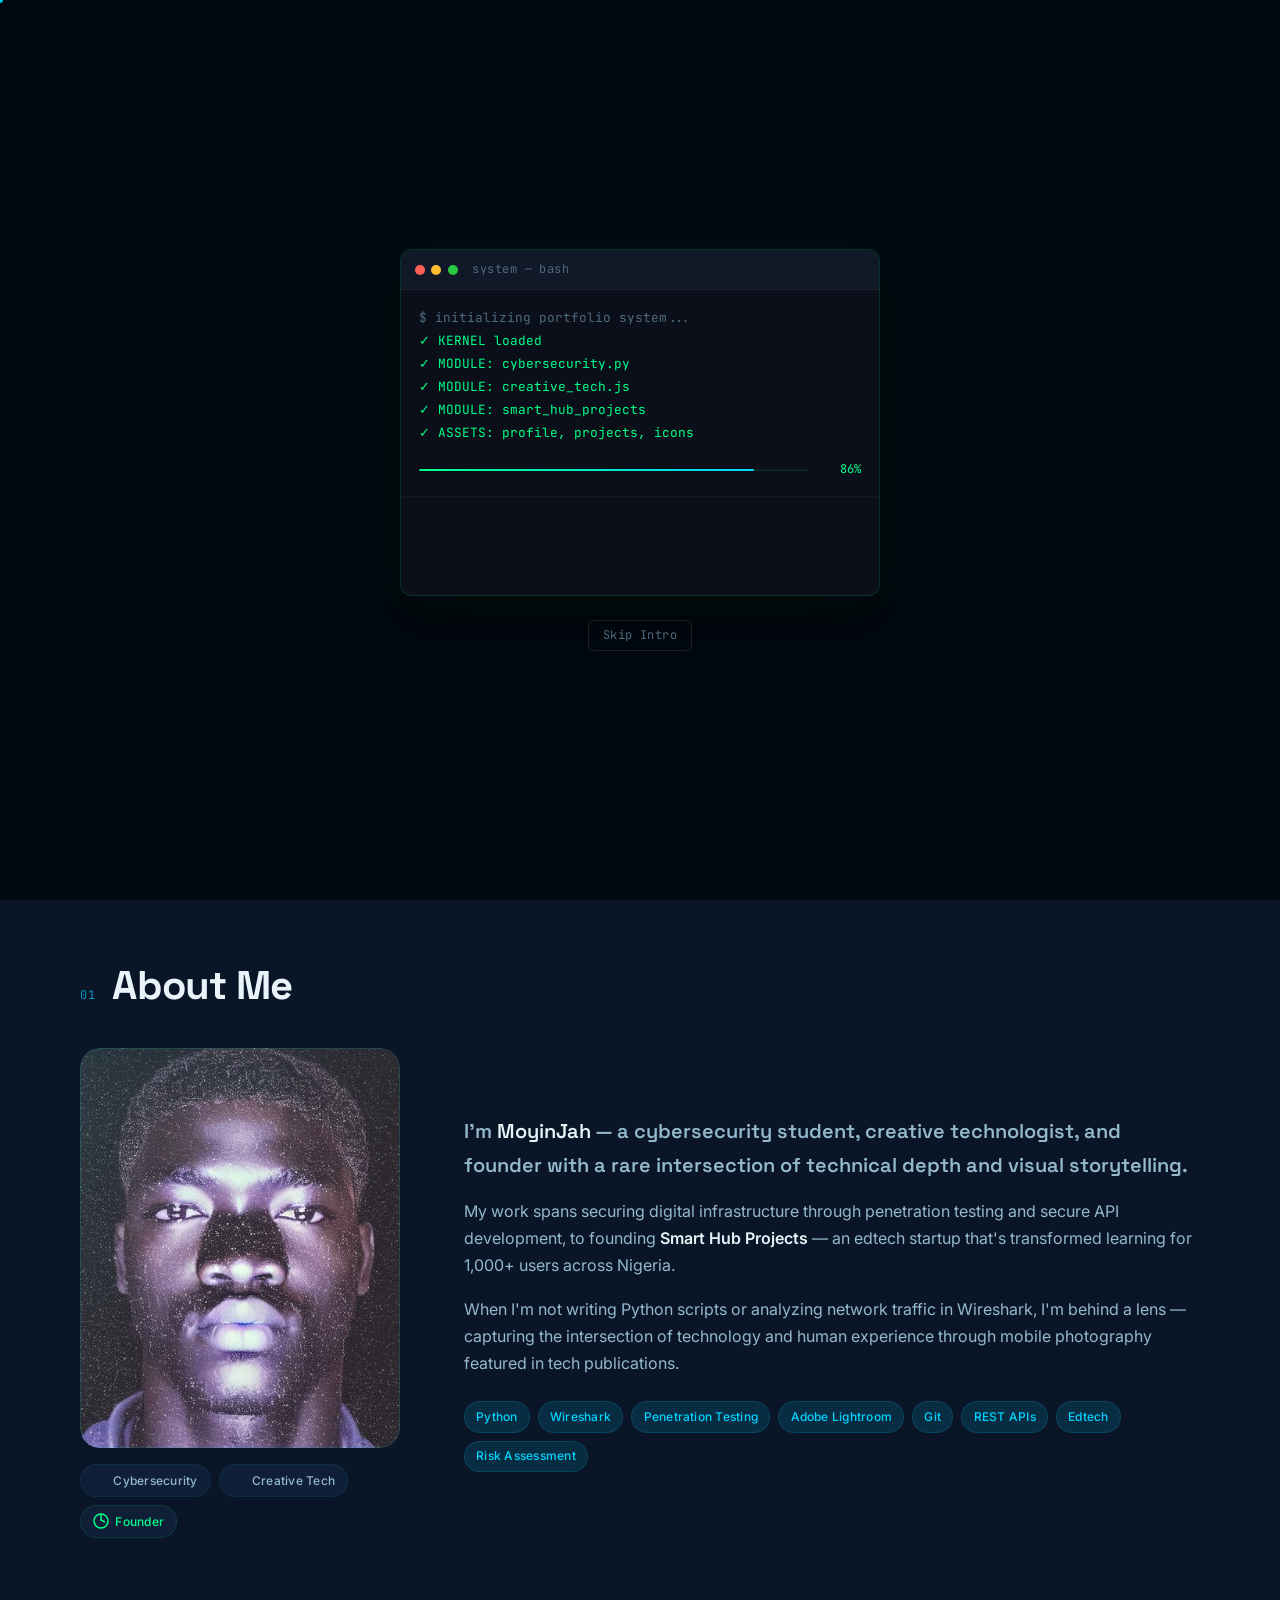
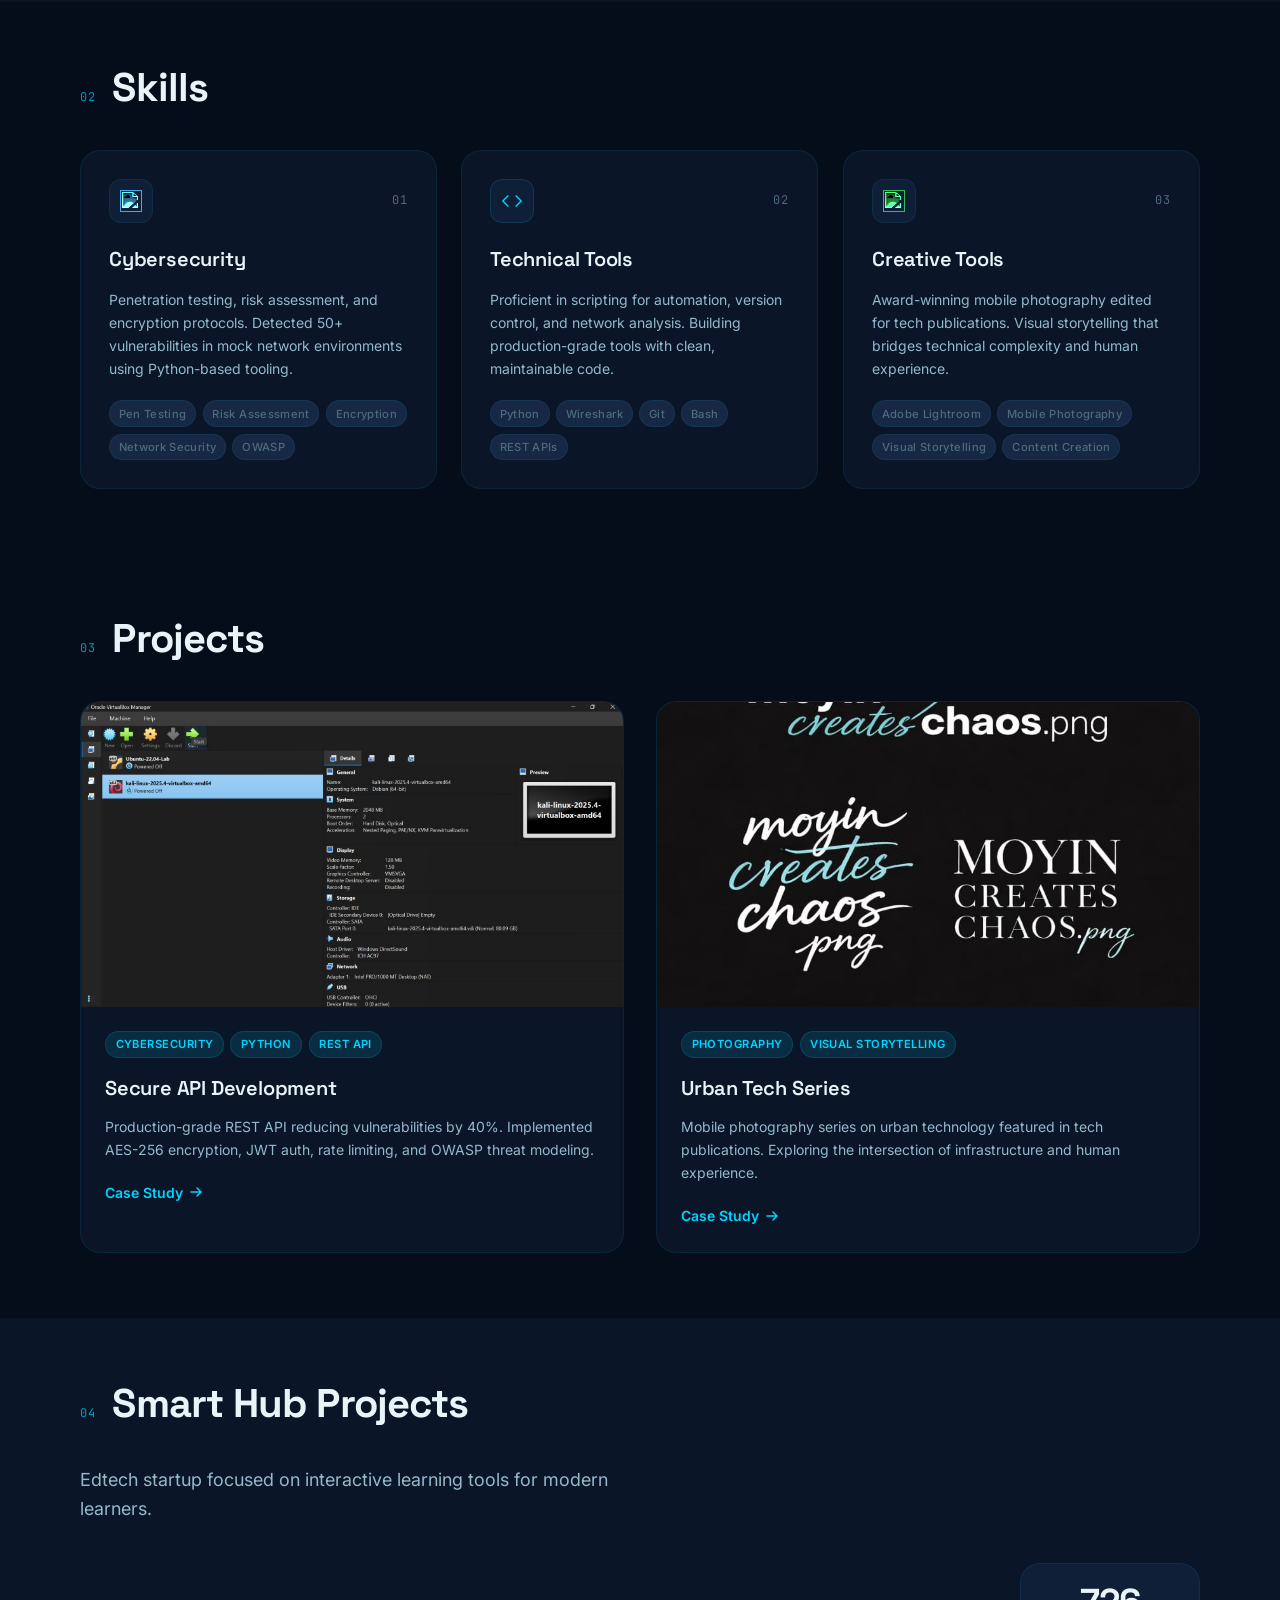
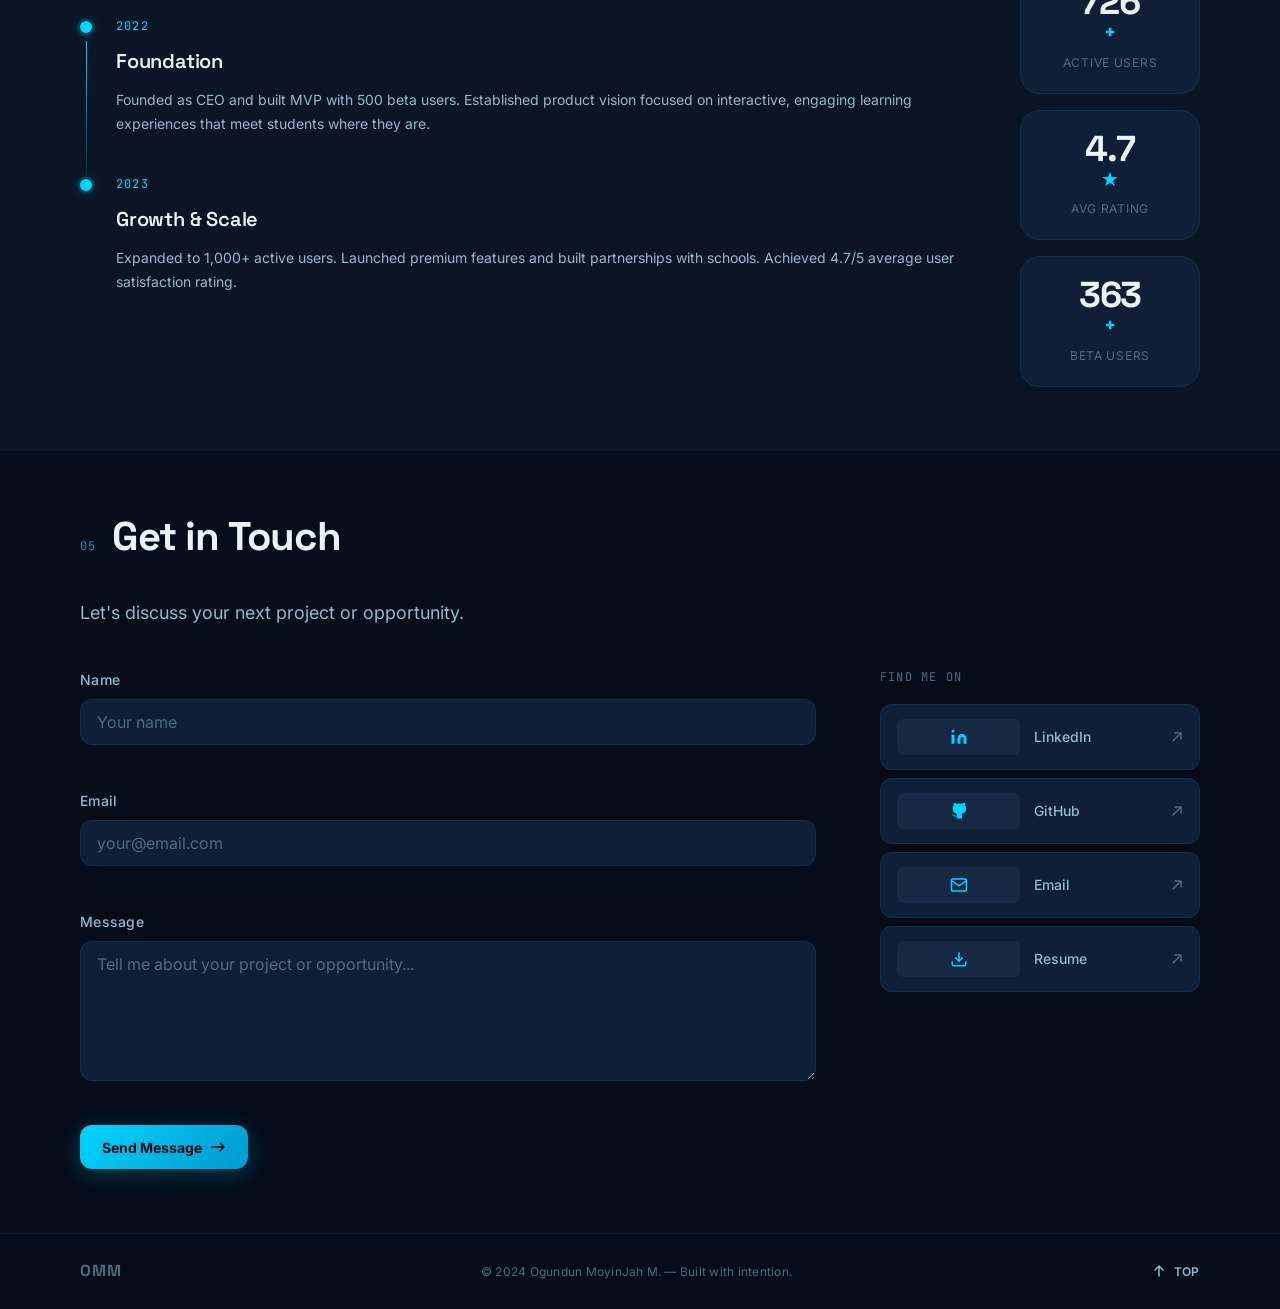
==== index.html @ 2f23f4e6 "Initial portfolio commit" ====
<!DOCTYPE html>
<html lang="en">
<head>
  <meta charset="UTF-8">
  <meta name="viewport" content="width=device-width, initial-scale=1.0">
  <title>Ogundun MoyinJah M. — Cybersecurity &amp; Creative Technologist</title>
  <link rel="icon" type="image/x-icon" href="assets/images/favicon.ico">
  <meta name="description" content="Cybersecurity student, creative technologist, and founder of Smart Hub Projects. Building secure systems and visual narratives.">
  <meta property="og:title" content="Ogundun MoyinJah M. — Cybersecurity &amp; Creative Technologist">
  <meta property="og:description" content="Building secure APIs, teaching through edtech, and crafting visual narratives that make complexity approachable.">
  <meta property="og:url" content="https://yourusername.github.io/portfolio">
  <meta name="twitter:card" content="summary_large_image">
  <link rel="preconnect" href="https://fonts.googleapis.com">
  <link rel="preconnect" href="https://fonts.gstatic.com" crossorigin>
  <link href="https://fonts.googleapis.com/css2?family=Space+Grotesk:wght@400;500;600;700&family=Inter:wght@300;400;500;600&family=JetBrains+Mono:wght@400;500&display=swap" rel="stylesheet">
  <link rel="stylesheet" href="styles.css">
</head>
<body>

  <!-- Custom cursor (desktop only) -->
  <div id="cursor" aria-hidden="true">
    <div class="cursor-dot"></div>
    <div class="cursor-ring"></div>
  </div>

  <!-- Site Loader: Terminal boot sequence -->
  <div id="site-loader" role="status" aria-live="polite" aria-label="Loading portfolio">
    <div class="loader-inner">
      <div class="loader-terminal">
        <div class="loader-terminal-bar">
          <span class="ltb-dot ltb-red"></span>
          <span class="ltb-dot ltb-yellow"></span>
          <span class="ltb-dot ltb-green"></span>
          <span class="ltb-title">system — bash</span>
        </div>
        <div class="loader-boot-lines" id="boot-lines"></div>
        <div class="loader-progress-wrap">
          <div class="loader-progress-bar">
            <div class="loader-progress-fill" id="loader-progress"></div>
          </div>
          <span class="loader-progress-pct" id="loader-pct">0%</span>
        </div>
        <div class="loader-name-reveal" id="loader-name" aria-hidden="true">
          <span>O</span><span>M</span><span>M</span>
        </div>
      </div>
      <button id="skip-loader" class="skip-loader-btn" aria-label="Skip intro animation">Skip Intro</button>
    </div>
  </div>

  <!-- Accessibility: Skip link -->
  <a href="#main" class="skip-link">Skip to main content</a>

  <!-- Navigation -->
  <nav id="navbar" aria-label="Main navigation">
    <div class="nav-container container">
      <a href="#hero" class="nav-logo" aria-label="Ogundun MoyinJah M. — Home">
        <span class="logo-mark">OMM</span>
        <span class="logo-dot" aria-hidden="true"></span>
      </a>
      <button class="nav-toggle" aria-label="Toggle navigation menu" aria-expanded="false" aria-controls="nav-menu">
        <span class="hamburger-line"></span>
        <span class="hamburger-line"></span>
        <span class="hamburger-line"></span>
      </button>
      <ul class="nav-links" id="nav-menu" role="list">
        <li><a href="#about" class="nav-link">About</a></li>
        <li><a href="#skills" class="nav-link">Skills</a></li>
        <li><a href="#projects" class="nav-link">Projects</a></li>
        <li><a href="#startup" class="nav-link">Startup</a></li>
        <li><a href="#contact" class="nav-link nav-link--cta">Contact</a></li>
      </ul>
    </div>
  </nav>

  <main id="main">

    <!-- ═══════════════════════════════════════
         HERO
    ═══════════════════════════════════════ -->
    <section id="hero" class="section hero" aria-labelledby="hero-title">
      <!-- Animated background -->
      <div class="hero-bg" aria-hidden="true">
        <div class="hero-grid"></div>
        <div class="hero-glow hero-glow--1"></div>
        <div class="hero-glow hero-glow--2"></div>
        <div class="hero-noise"></div>
      </div>

      <div class="container hero-inner">
        <div class="hero-copy">
          <p class="eyebrow reveal" data-reveal data-delay="0">
            <span class="eyebrow-pulse" aria-hidden="true"></span>
            Product &nbsp;·&nbsp; Cybersecurity &nbsp;·&nbsp; Creative Technology
          </p>
          <h1 id="hero-title" class="hero-title reveal" data-reveal data-delay="1">
            I design <em class="gradient-text">resilient systems</em><br>
            and capture stories<br>
            through code &amp; camera.
          </h1>
          <p class="hero-lead reveal" data-reveal data-delay="2">
            Building secure APIs, teaching through edtech, and crafting visual narratives that make complexity approachable.
          </p>
          <div class="hero-ctas reveal" data-reveal data-delay="3">
            <a href="#projects" class="btn btn-primary magnetic">
              <span>View Projects</span>
              <svg width="16" height="16" viewBox="0 0 16 16" fill="none" aria-hidden="true">
                <path d="M3 8h10M9 4l4 4-4 4" stroke="currentColor" stroke-width="1.5" stroke-linecap="round" stroke-linejoin="round"/>
              </svg>
            </a>
            <a href="#contact" class="btn btn-ghost magnetic">Get in Touch</a>
          </div>
        </div>

        <div class="hero-stats reveal" data-reveal data-delay="4" aria-label="Key statistics">
          <div class="stat-card">
            <span class="stat-number" data-count="3" aria-label="3 years building">0</span>
            <span class="stat-suffix">+</span>
            <span class="stat-label">Years Building</span>
          </div>
          <div class="stat-divider" aria-hidden="true"></div>
          <div class="stat-card">
            <span class="stat-number" data-count="50" aria-label="50 vulnerabilities found">0</span>
            <span class="stat-suffix">+</span>
            <span class="stat-label">Vulnerabilities Found</span>
          </div>
          <div class="stat-divider" aria-hidden="true"></div>
          <div class="stat-card">
            <span class="stat-number" data-count="1000" aria-label="1000 users impacted">0</span>
            <span class="stat-suffix">+</span>
            <span class="stat-label">Users Impacted</span>
          </div>
        </div>
      </div>

      <div class="scroll-indicator reveal" data-reveal data-delay="5" aria-hidden="true">
        <div class="scroll-line"></div>
        <span class="scroll-label">Scroll</span>
      </div>
    </section>

    <!-- ═══════════════════════════════════════
         ABOUT
    ═══════════════════════════════════════ -->
    <section id="about" class="section about" aria-labelledby="about-title">
      <div class="container">
        <div class="section-header reveal" data-reveal>
          <span class="section-number" aria-hidden="true">01</span>
          <h2 id="about-title">About Me</h2>
        </div>

        <div class="about-inner">
          <div class="about-image-col reveal" data-reveal>
            <div class="image-frame">
              <img
                src="assets/images/profile.jpg"
                alt="Ogundun MoyinJah M. — Cybersecurity Student and Creative Technologist"
                loading="lazy"
                width="400"
                height="480"
              >
              <div class="image-frame-border" aria-hidden="true"></div>
              <div class="image-frame-glow" aria-hidden="true"></div>
            </div>
            <div class="about-badges" aria-label="Specializations">
              <div class="badge">
                <img src="assets/icons/shield.svg" alt="" aria-hidden="true" width="16" height="16">
                <span>Cybersecurity</span>
              </div>
              <div class="badge">
                <img src="assets/icons/camera.svg" alt="" aria-hidden="true" width="16" height="16">
                <span>Creative Tech</span>
              </div>
              <div class="badge badge--green">
                <svg viewBox="0 0 16 16" fill="none" stroke="currentColor" stroke-width="1.5" aria-hidden="true" width="16" height="16">
                  <path d="M8 1v6l4 2"/>
                  <circle cx="8" cy="8" r="7"/>
                </svg>
                <span>Founder</span>
              </div>
            </div>
          </div>

          <div class="about-content reveal" data-reveal>
            <p class="about-intro">
              I'm <strong>MoyinJah</strong> — a cybersecurity student, creative technologist, and founder with a rare intersection of technical depth and visual storytelling.
            </p>
            <p>
              My work spans securing digital infrastructure through penetration testing and secure API development, to founding <strong>Smart Hub Projects</strong> — an edtech startup that's transformed learning for 1,000+ users across Nigeria.
            </p>
            <p>
              When I'm not writing Python scripts or analyzing network traffic in Wireshark, I'm behind a lens — capturing the intersection of technology and human experience through mobile photography featured in tech publications.
            </p>
            <div class="about-tags" aria-label="Technical skills">
              <span class="tag">Python</span>
              <span class="tag">Wireshark</span>
              <span class="tag">Penetration Testing</span>
              <span class="tag">Adobe Lightroom</span>
              <span class="tag">Git</span>
              <span class="tag">REST APIs</span>
              <span class="tag">Edtech</span>
              <span class="tag">Risk Assessment</span>
            </div>
          </div>
        </div>
      </div>
    </section>

    <!-- ═══════════════════════════════════════
         SKILLS
    ═══════════════════════════════════════ -->
    <section id="skills" class="section skills" aria-labelledby="skills-title">
      <div class="container">
        <div class="section-header reveal" data-reveal>
          <span class="section-number" aria-hidden="true">02</span>
          <h2 id="skills-title">Skills</h2>
        </div>

        <div class="skills-grid">
          <div class="skill-card reveal" data-reveal>
            <div class="skill-card-top">
              <div class="skill-icon skill-icon--shield">
                <img src="assets/icons/shield.svg" alt="" aria-hidden="true" width="24" height="24">
              </div>
              <span class="skill-index" aria-hidden="true">01</span>
            </div>
            <h3>Cybersecurity</h3>
            <p>Penetration testing, risk assessment, and encryption protocols. Detected 50+ vulnerabilities in mock network environments using Python-based tooling.</p>
            <div class="skill-tags" aria-label="Cybersecurity skills">
              <span>Pen Testing</span>
              <span>Risk Assessment</span>
              <span>Encryption</span>
              <span>Network Security</span>
              <span>OWASP</span>
            </div>
          </div>

          <div class="skill-card reveal" data-reveal>
            <div class="skill-card-top">
              <div class="skill-icon skill-icon--code">
                <svg viewBox="0 0 24 24" fill="none" stroke="currentColor" stroke-width="1.5" aria-hidden="true" width="24" height="24">
                  <polyline points="16 18 22 12 16 6"></polyline>
                  <polyline points="8 6 2 12 8 18"></polyline>
                </svg>
              </div>
              <span class="skill-index" aria-hidden="true">02</span>
            </div>
            <h3>Technical Tools</h3>
            <p>Proficient in scripting for automation, version control, and network analysis. Building production-grade tools with clean, maintainable code.</p>
            <div class="skill-tags" aria-label="Technical tool skills">
              <span>Python</span>
              <span>Wireshark</span>
              <span>Git</span>
              <span>Bash</span>
              <span>REST APIs</span>
            </div>
          </div>

          <div class="skill-card reveal" data-reveal>
            <div class="skill-card-top">
              <div class="skill-icon skill-icon--camera">
                <img src="assets/icons/camera.svg" alt="" aria-hidden="true" width="24" height="24">
              </div>
              <span class="skill-index" aria-hidden="true">03</span>
            </div>
            <h3>Creative Tools</h3>
            <p>Award-winning mobile photography edited for tech publications. Visual storytelling that bridges technical complexity and human experience.</p>
            <div class="skill-tags" aria-label="Creative tool skills">
              <span>Adobe Lightroom</span>
              <span>Mobile Photography</span>
              <span>Visual Storytelling</span>
              <span>Content Creation</span>
            </div>
          </div>
        </div>
      </div>
    </section>

    <!-- ═══════════════════════════════════════
         PROJECTS
    ═══════════════════════════════════════ -->
    <section id="projects" class="section projects" aria-labelledby="projects-title">
      <div class="container">
        <div class="section-header reveal" data-reveal>
          <span class="section-number" aria-hidden="true">03</span>
          <h2 id="projects-title">Projects</h2>
        </div>

        <div class="projects-grid">
          <article class="project-card reveal" data-reveal>
            <div class="project-image-wrap">
              <img
                src="assets/images/project1.jpg"
                alt="Secure API development project screenshot"
                loading="lazy"
                width="600"
                height="360"
              >
              <div class="project-overlay" aria-hidden="true">
                <div class="project-overlay-content">
                  <span class="project-overlay-label">View Details</span>
                </div>
              </div>
            </div>
            <div class="project-body">
              <div class="project-meta">
                <span class="project-tag">Cybersecurity</span>
                <span class="project-tag">Python</span>
                <span class="project-tag">REST API</span>
              </div>
              <h3>Secure API Development</h3>
              <p>Production-grade REST API reducing vulnerabilities by 40%. Implemented AES-256 encryption, JWT auth, rate limiting, and OWASP threat modeling.</p>
              <button class="modal-trigger btn-link" data-modal="project-modal" aria-label="Open Secure API project details">
                Case Study
                <svg width="14" height="14" viewBox="0 0 14 14" fill="none" aria-hidden="true">
                  <path d="M2 7h10M8 3l4 4-4 4" stroke="currentColor" stroke-width="1.5" stroke-linecap="round" stroke-linejoin="round"/>
                </svg>
              </button>
            </div>
          </article>

          <article class="project-card reveal" data-reveal>
            <div class="project-image-wrap">
              <img
                src="assets/images/project2.jpg"
                alt="Urban tech photography series"
                loading="lazy"
                width="600"
                height="360"
              >
              <div class="project-overlay" aria-hidden="true">
                <div class="project-overlay-content">
                  <span class="project-overlay-label">View Details</span>
                </div>
              </div>
            </div>
            <div class="project-body">
              <div class="project-meta">
                <span class="project-tag">Photography</span>
                <span class="project-tag">Visual Storytelling</span>
              </div>
              <h3>Urban Tech Series</h3>
              <p>Mobile photography series on urban technology featured in tech publications. Exploring the intersection of infrastructure and human experience.</p>
              <button class="modal-trigger btn-link" data-modal="creative-modal" aria-label="Open Urban Tech Series project details">
                Case Study
                <svg width="14" height="14" viewBox="0 0 14 14" fill="none" aria-hidden="true">
                  <path d="M2 7h10M8 3l4 4-4 4" stroke="currentColor" stroke-width="1.5" stroke-linecap="round" stroke-linejoin="round"/>
                </svg>
              </button>
            </div>
          </article>
        </div>
      </div>
    </section>

    <!-- ═══════════════════════════════════════
         STARTUP
    ═══════════════════════════════════════ -->
    <section id="startup" class="section startup" aria-labelledby="startup-title">
      <div class="container">
        <div class="section-header reveal" data-reveal>
          <span class="section-number" aria-hidden="true">04</span>
          <h2 id="startup-title">Smart Hub Projects</h2>
        </div>
        <p class="section-intro reveal" data-reveal>
          Edtech startup focused on interactive learning tools for modern learners.
        </p>

        <div class="startup-inner">
          <div class="startup-timeline" role="list" aria-label="Company milestones">
            <div class="timeline-item reveal" data-reveal role="listitem">
              <div class="timeline-marker" aria-hidden="true">
                <div class="timeline-dot"></div>
                <div class="timeline-line"></div>
              </div>
              <div class="timeline-content">
                <span class="timeline-year">2022</span>
                <h4>Foundation</h4>
                <p>Founded as CEO and built MVP with 500 beta users. Established product vision focused on interactive, engaging learning experiences that meet students where they are.</p>
              </div>
            </div>

            <div class="timeline-item reveal" data-reveal role="listitem">
              <div class="timeline-marker" aria-hidden="true">
                <div class="timeline-dot"></div>
              </div>
              <div class="timeline-content">
                <span class="timeline-year">2023</span>
                <h4>Growth &amp; Scale</h4>
                <p>Expanded to 1,000+ active users. Launched premium features and built partnerships with schools. Achieved 4.7/5 average user satisfaction rating.</p>
              </div>
            </div>
          </div>

          <div class="startup-metrics reveal" data-reveal aria-label="Startup metrics">
            <div class="metric-card">
              <span class="metric-number" data-count="1000" aria-label="Over 1000 active users">0</span>
              <span class="metric-suffix">+</span>
              <span class="metric-label">Active Users</span>
            </div>
            <div class="metric-card">
              <span class="metric-number metric-static">4.7</span>
              <span class="metric-suffix">★</span>
              <span class="metric-label">Avg Rating</span>
            </div>
            <div class="metric-card">
              <span class="metric-number" data-count="500" aria-label="500 beta users">0</span>
              <span class="metric-suffix">+</span>
              <span class="metric-label">Beta Users</span>
            </div>
          </div>
        </div>
      </div>
    </section>

    <!-- ═══════════════════════════════════════
         CONTACT
    ═══════════════════════════════════════ -->
    <section id="contact" class="section contact" aria-labelledby="contact-title">
      <div class="container">
        <div class="section-header reveal" data-reveal>
          <span class="section-number" aria-hidden="true">05</span>
          <h2 id="contact-title">Get in Touch</h2>
        </div>
        <p class="section-intro reveal" data-reveal>
          Let's discuss your next project or opportunity.
        </p>

        <div class="contact-inner">
          <form id="contact-form" class="contact-form reveal" data-reveal novalidate aria-label="Contact form">
            <div class="form-group">
              <label for="contact-name">Name</label>
              <input
                type="text"
                id="contact-name"
                name="name"
                placeholder="Your name"
                required
                autocomplete="name"
                aria-describedby="name-error"
              >
              <p id="name-error" class="error-message" role="alert" aria-live="polite"></p>
            </div>
            <div class="form-group">
              <label for="contact-email">Email</label>
              <input
                type="email"
                id="contact-email"
                name="email"
                placeholder="your@email.com"
                required
                autocomplete="email"
                aria-describedby="email-error"
              >
              <p id="email-error" class="error-message" role="alert" aria-live="polite"></p>
            </div>
            <div class="form-group">
              <label for="contact-message">Message</label>
              <textarea
                id="contact-message"
                name="message"
                placeholder="Tell me about your project or opportunity..."
                required
                rows="5"
                aria-describedby="message-error"
              ></textarea>
              <p id="message-error" class="error-message" role="alert" aria-live="polite"></p>
            </div>
            <button type="submit" class="btn btn-primary submit-btn magnetic">
              <span>Send Message</span>
              <svg width="16" height="16" viewBox="0 0 16 16" fill="none" aria-hidden="true">
                <path d="M2 8h12M10 4l4 4-4 4" stroke="currentColor" stroke-width="1.5" stroke-linecap="round" stroke-linejoin="round"/>
              </svg>
            </button>
            <p class="success-message" id="success-msg" role="status" aria-live="polite">
              <svg width="16" height="16" viewBox="0 0 16 16" fill="none" aria-hidden="true">
                <path d="M2 8l4 4 8-8" stroke="currentColor" stroke-width="1.5" stroke-linecap="round" stroke-linejoin="round"/>
              </svg>
              Message sent successfully!
            </p>
          </form>

          <div class="contact-info reveal" data-reveal>
            <p class="contact-info-label">Find me on</p>
            <nav class="contact-links" aria-label="Social and contact links">
              <a href="https://linkedin.com" target="_blank" rel="noopener noreferrer" class="contact-link">
                <span class="contact-link-icon" aria-hidden="true">
                  <svg viewBox="0 0 24 24" fill="currentColor" width="20" height="20">
                    <path d="M16 8a6 6 0 0 1 6 6v7h-4v-7a2 2 0 0 0-2-2 2 2 0 0 0-2 2v7h-4v-7a6 6 0 0 1 6-6z"/>
                    <rect x="2" y="9" width="4" height="12"/>
                    <circle cx="4" cy="4" r="2"/>
                  </svg>
                </span>
                <span>LinkedIn</span>
                <svg class="contact-link-arrow" viewBox="0 0 12 12" fill="none" aria-hidden="true" width="12" height="12">
                  <path d="M2 10L10 2M10 2H4M10 2v6" stroke="currentColor" stroke-width="1.5" stroke-linecap="round"/>
                </svg>
              </a>
              <a href="https://github.com" target="_blank" rel="noopener noreferrer" class="contact-link">
                <span class="contact-link-icon" aria-hidden="true">
                  <svg viewBox="0 0 24 24" fill="currentColor" width="20" height="20">
                    <path d="M9 19c-5 1.5-5-2.5-7-3m14 6v-3.87a3.37 3.37 0 0 0-.94-2.61c3.14-.35 6.44-1.54 6.44-7A5.44 5.44 0 0 0 20 4.77 5.07 5.07 0 0 0 19.91 1S18.73.65 16 2.48a13.38 13.38 0 0 0-7 0C6.27.65 5.09 1 5.09 1A5.07 5.07 0 0 0 5 4.77a5.44 5.44 0 0 0-1.5 3.78c0 5.42 3.3 6.61 6.44 7A3.37 3.37 0 0 0 9 18.13V22"/>
                  </svg>
                </span>
                <span>GitHub</span>
                <svg class="contact-link-arrow" viewBox="0 0 12 12" fill="none" aria-hidden="true" width="12" height="12">
                  <path d="M2 10L10 2M10 2H4M10 2v6" stroke="currentColor" stroke-width="1.5" stroke-linecap="round"/>
                </svg>
              </a>
              <a href="mailto:your@email.com" class="contact-link">
                <span class="contact-link-icon" aria-hidden="true">
                  <svg viewBox="0 0 24 24" fill="none" stroke="currentColor" stroke-width="2" width="20" height="20">
                    <path d="M4 4h16c1.1 0 2 .9 2 2v12c0 1.1-.9 2-2 2H4c-1.1 0-2-.9-2-2V6c0-1.1.9-2 2-2z"/>
                    <polyline points="22,6 12,13 2,6"/>
                  </svg>
                </span>
                <span>Email</span>
                <svg class="contact-link-arrow" viewBox="0 0 12 12" fill="none" aria-hidden="true" width="12" height="12">
                  <path d="M2 10L10 2M10 2H4M10 2v6" stroke="currentColor" stroke-width="1.5" stroke-linecap="round"/>
                </svg>
              </a>
              <a href="#" class="contact-link" download aria-label="Download resume">
                <span class="contact-link-icon" aria-hidden="true">
                  <svg viewBox="0 0 24 24" fill="none" stroke="currentColor" stroke-width="2" width="20" height="20">
                    <path d="M21 15v4a2 2 0 0 1-2 2H5a2 2 0 0 1-2-2v-4"/>
                    <polyline points="7 10 12 15 17 10"/>
                    <line x1="12" y1="15" x2="12" y2="3"/>
                  </svg>
                </span>
                <span>Resume</span>
                <svg class="contact-link-arrow" viewBox="0 0 12 12" fill="none" aria-hidden="true" width="12" height="12">
                  <path d="M2 10L10 2M10 2H4M10 2v6" stroke="currentColor" stroke-width="1.5" stroke-linecap="round"/>
                </svg>
              </a>
            </nav>
          </div>
        </div>
      </div>
    </section>

  </main>

  <!-- Footer -->
  <footer class="footer" role="contentinfo">
    <div class="container footer-inner">
      <span class="footer-logo">OMM</span>
      <p class="footer-copy">© 2024 Ogundun MoyinJah M. — Built with intention.</p>
      <a href="#hero" class="footer-back" aria-label="Back to top">
        <svg viewBox="0 0 16 16" fill="none" aria-hidden="true" width="16" height="16">
          <path d="M8 13V3M4 7l4-4 4 4" stroke="currentColor" stroke-width="1.5" stroke-linecap="round" stroke-linejoin="round"/>
        </svg>
        Top
      </a>
    </div>
  </footer>

  <!-- Terminal FAB -->
  <button id="terminal-fab" class="terminal-fab" aria-label="Open terminal" aria-expanded="false" aria-controls="terminal-widget">
    <svg class="fab-icon fab-icon--open" viewBox="0 0 24 24" fill="none" stroke="currentColor" stroke-width="2" aria-hidden="true" width="20" height="20">
      <polyline points="4 17 10 11 4 5"></polyline>
      <line x1="12" y1="19" x2="20" y2="19"></line>
    </svg>
    <svg class="fab-icon fab-icon--close" viewBox="0 0 24 24" fill="none" stroke="currentColor" stroke-width="2" aria-hidden="true" width="20" height="20">
      <line x1="18" y1="6" x2="6" y2="18"></line>
      <line x1="6" y1="6" x2="18" y2="18"></line>
    </svg>
  </button>

  <!-- Terminal Widget -->
  <div id="terminal-widget" class="terminal-widget" aria-hidden="true" role="complementary" aria-label="Interactive terminal">
    <div class="terminal-titlebar">
      <div class="terminal-dots" aria-hidden="true">
        <span class="tdot tdot--red"></span>
        <span class="tdot tdot--yellow"></span>
        <span class="tdot tdot--green"></span>
      </div>
      <span class="terminal-title">visitor@portfolio — bash</span>
      <button id="terminal-close" class="terminal-close-btn" aria-label="Close terminal">
        <svg viewBox="0 0 12 12" fill="none" stroke="currentColor" stroke-width="1.5" aria-hidden="true" width="12" height="12">
          <line x1="1" y1="1" x2="11" y2="11"/><line x1="11" y1="1" x2="1" y2="11"/>
        </svg>
      </button>
    </div>
    <div class="terminal-body" id="terminal-output" aria-live="polite" aria-label="Terminal output">
      <div class="t-line">
        <span class="t-prompt">visitor@portfolio:~$</span>
        <span class="t-cmd"> help</span>
      </div>
      <div class="t-line t-response">
        Available: <span class="t-hl">about</span> · <span class="t-hl">skills</span> · <span class="t-hl">projects</span> · <span class="t-hl">startup</span> · <span class="t-hl">contact</span> · <span class="t-hl">clear</span>
      </div>
    </div>
    <div class="terminal-input-row">
      <span class="t-prompt" aria-hidden="true">visitor@portfolio:~$</span>
      <input
        type="text"
        id="terminal-input"
        placeholder="type a command..."
        aria-label="Terminal command input"
        autocomplete="off"
        spellcheck="false"
      >
    </div>
  </div>

  <!-- Modal: Secure API Project -->
  <div id="project-modal" class="modal" role="dialog" aria-modal="true" aria-labelledby="modal-title-1" aria-hidden="true">
    <div class="modal-backdrop"></div>
    <div class="modal-content">
      <button class="modal-close" aria-label="Close modal">
        <svg viewBox="0 0 24 24" fill="none" stroke="currentColor" stroke-width="2" aria-hidden="true" width="20" height="20">
          <line x1="18" y1="6" x2="6" y2="18"/><line x1="6" y1="6" x2="18" y2="18"/>
        </svg>
      </button>
      <div class="modal-tag-row">
        <span class="project-tag">Cybersecurity</span>
        <span class="project-tag">Python</span>
        <span class="project-tag">REST API</span>
      </div>
      <h3 id="modal-title-1">Secure API Development</h3>
      <p>Developed a production-grade secure REST API that reduced vulnerabilities by 40%. Implemented AES-256 encryption, JWT authentication, rate limiting, and comprehensive threat modeling using OWASP guidelines. The system handles 10,000+ requests/day with zero security incidents post-deployment.</p>
      <div class="modal-actions">
        <a href="#" class="btn btn-primary">View Live Demo</a>
        <a href="#" class="btn btn-ghost">GitHub Repo</a>
      </div>
    </div>
  </div>

  <!-- Modal: Creative Work -->
  <div id="creative-modal" class="modal" role="dialog" aria-modal="true" aria-labelledby="modal-title-2" aria-hidden="true">
    <div class="modal-backdrop"></div>
    <div class="modal-content">
      <button class="modal-close" aria-label="Close modal">
        <svg viewBox="0 0 24 24" fill="none" stroke="currentColor" stroke-width="2" aria-hidden="true" width="20" height="20">
          <line x1="18" y1="6" x2="6" y2="18"/><line x1="6" y1="6" x2="18" y2="18"/>
        </svg>
      </button>
      <div class="modal-tag-row">
        <span class="project-tag">Photography</span>
        <span class="project-tag">Visual Storytelling</span>
      </div>
      <h3 id="modal-title-2">Urban Tech Series</h3>
      <p>A mobile photography series exploring the intersection of urban infrastructure and technology. Featured in multiple tech publications and blogs. Shot entirely on mobile with post-processing in Adobe Lightroom — proving that constraint breeds creativity.</p>
      <div class="modal-actions">
        <a href="#" class="btn btn-primary">View on Instagram</a>
        <a href="#" class="btn btn-ghost">Read Feature</a>
      </div>
    </div>
  </div>

  <script src="script.js"></script>
</body>
</html>
---- styles.css ----
/* ============================================================
   IMPORTS & DESIGN TOKENS
   ============================================================ */
@import url('https://fonts.googleapis.com/css2?family=Space+Grotesk:wght@400;500;600;700&family=Inter:wght@300;400;500;600&family=JetBrains+Mono:wght@400;500&display=swap');

:root {
  --bg:           #050d1a;
  --surface:      #0a1628;
  --surface-2:    #0f1f38;
  --surface-3:    #162844;
  --border:       rgba(0,212,255,0.08);
  --border-md:    rgba(0,212,255,0.14);
  --border-hover: rgba(0,212,255,0.28);
  --text:         #e8f4f8;
  --text-2:       #94b8cc;
  --muted:        #4e6a7d;
  --accent:       #00d4ff;
  --accent-dim:   rgba(0,212,255,0.12);
  --accent-glow:  rgba(0,212,255,0.25);
  --green:        #00ff88;
  --green-dim:    rgba(0,255,136,0.12);
  --green-glow:   rgba(0,255,136,0.2);
  --red:          #ff4d6d;
  --font-display: 'Space Grotesk', system-ui, sans-serif;
  --font-body:    'Inter', system-ui, sans-serif;
  --font-mono:    'JetBrains Mono','Fira Code','Courier New',monospace;
  --fz-xs:  0.75rem;
  --fz-sm:  0.875rem;
  --fz-md:  1rem;
  --fz-lg:  1.125rem;
  --fz-xl:  1.25rem;
  --fz-2xl: 1.5rem;
  --fz-3xl: 2rem;
  --sp-xs:  0.5rem;
  --sp-sm:  0.75rem;
  --sp-md:  1.25rem;
  --sp-lg:  2.5rem;
  --sp-xl:  4rem;
  --sp-2xl: 6rem;
  --container-max: 1200px;
  --nav-h:  68px;
  --r-sm:   6px;
  --r-md:   12px;
  --r-lg:   20px;
  --r-xl:   28px;
  --shadow-sm:   0 4px 16px rgba(0,0,0,0.35);
  --shadow-md:   0 8px 32px rgba(0,0,0,0.45);
  --shadow-card: 0 1px 0 rgba(0,212,255,0.06),0 8px 32px rgba(0,0,0,0.4);
  --ease-out:    cubic-bezier(0.16,1,0.3,1);
  --ease-io:     cubic-bezier(0.4,0,0.2,1);
  --dur-fast: 0.18s;
  --dur-mid:  0.32s;
  --dur-slow: 0.56s;
}

/* ============================================================
   RESET
   ============================================================ */
*,*::before,*::after{box-sizing:border-box;margin:0;padding:0}
html{font-size:16px;scroll-behavior:smooth;-webkit-text-size-adjust:100%}
body{font-family:var(--font-body);font-size:var(--fz-md);line-height:1.65;color:var(--text);background:var(--bg);-webkit-font-smoothing:antialiased;overflow-x:hidden}
img,video{display:block;max-width:100%}
a{color:inherit;text-decoration:none}
button{font-family:inherit}
ul,ol{list-style:none}
body.has-custom-cursor,
body.has-custom-cursor a,
body.has-custom-cursor button,
body.has-custom-cursor input,
body.has-custom-cursor textarea,
body.has-custom-cursor [tabindex]{cursor:none}

/* ============================================================
   ACCESSIBILITY
   ============================================================ */
.skip-link{position:absolute;top:-60px;left:1rem;padding:.6rem 1rem;background:var(--accent);color:var(--bg);font-weight:600;font-size:var(--fz-sm);border-radius:var(--r-sm);z-index:10000;transition:top .18s ease}
.skip-link:focus{top:1rem}
:where(a,button,input,textarea,select):focus{outline:none}
:focus-visible{outline:2px solid var(--accent);outline-offset:3px;border-radius:var(--r-sm)}

/* ============================================================
   CUSTOM CURSOR
   ============================================================ */
.cursor-dot,.cursor-ring{position:fixed;top:0;left:0;pointer-events:none;z-index:10000;transform:translate(-50%,-50%);will-change:transform}
.cursor-dot{width:5px;height:5px;background:var(--accent);border-radius:50%;transition:transform .18s ease,opacity .18s ease}
.cursor-ring{width:30px;height:30px;border:1.5px solid rgba(0,212,255,.45);border-radius:50%;transition:width .32s var(--ease-out),height .32s var(--ease-out),border-color .32s ease,background .32s ease}
body.cursor-hover .cursor-ring{width:44px;height:44px;border-color:var(--accent);background:rgba(0,212,255,.06)}
body.cursor-hover .cursor-dot{transform:translate(-50%,-50%) scale(.5);opacity:.6}

/* ============================================================
   LOADER
   ============================================================ */
#site-loader{position:fixed;inset:0;background:#020810;z-index:9999;display:flex;align-items:center;justify-content:center;transition:opacity .5s var(--ease-out),visibility .5s ease}
#site-loader.loader-hidden{opacity:0;visibility:hidden;pointer-events:none}
.loader-inner{display:flex;flex-direction:column;align-items:center;gap:1.5rem;width:min(480px,90vw)}
.loader-terminal{width:100%;background:#0a0f1a;border:1px solid rgba(0,255,136,.15);border-radius:var(--r-md);overflow:hidden;box-shadow:0 0 60px rgba(0,255,136,.06),0 20px 60px rgba(0,0,0,.6)}
.loader-terminal-bar{display:flex;align-items:center;gap:.4rem;padding:.6rem .875rem;background:#111827;border-bottom:1px solid rgba(255,255,255,.04)}
.ltb-dot{width:10px;height:10px;border-radius:50%;flex-shrink:0}
.ltb-red{background:#ff5f57}.ltb-yellow{background:#febc2e}.ltb-green{background:#28c840}
.ltb-title{margin-left:.5rem;font-family:var(--font-mono);font-size:var(--fz-xs);color:var(--muted);letter-spacing:.04em}
.loader-boot-lines{padding:1rem 1.125rem .5rem;min-height:120px;font-family:var(--font-mono);font-size:.8rem;line-height:1.8;color:var(--green)}
.boot-line{display:block;opacity:0;animation:boot-appear .05s ease forwards}
.boot-line .ok{color:var(--green)}.boot-line .dim{color:var(--muted)}.boot-line .hl{color:var(--accent)}
@keyframes boot-appear{to{opacity:1}}
.loader-progress-wrap{display:flex;align-items:center;gap:.75rem;padding:.5rem 1.125rem 1rem}
.loader-progress-bar{flex:1;height:2px;background:rgba(0,255,136,.1);border-radius:2px;overflow:hidden}
.loader-progress-fill{height:100%;width:0%;background:linear-gradient(90deg,var(--green),var(--accent));border-radius:2px;transition:width .15s ease;box-shadow:0 0 8px var(--green-glow)}
.loader-progress-pct{font-family:var(--font-mono);font-size:var(--fz-xs);color:var(--green);min-width:2.5rem;text-align:right}
.loader-name-reveal{display:flex;justify-content:center;gap:.15em;padding:.75rem 1.125rem 1.25rem;font-family:var(--font-display);font-size:2.5rem;font-weight:700;letter-spacing:.12em;color:var(--accent);border-top:1px solid rgba(0,212,255,.06)}
.loader-name-reveal span{opacity:0;transform:translateY(12px);transition:opacity .4s var(--ease-out),transform .4s var(--ease-out)}
.loader-name-reveal.revealed span{opacity:1;transform:none}
.loader-name-reveal.revealed span:nth-child(2){transition-delay:.08s}
.loader-name-reveal.revealed span:nth-child(3){transition-delay:.16s}
.skip-loader-btn{background:transparent;border:1px solid rgba(255,255,255,.1);color:var(--muted);font-family:var(--font-mono);font-size:var(--fz-xs);padding:.4rem .875rem;border-radius:var(--r-sm);cursor:pointer;transition:border-color .18s ease,color .18s ease;letter-spacing:.04em}
.skip-loader-btn:hover{border-color:var(--accent);color:var(--accent)}

/* ============================================================
   LAYOUT
   ============================================================ */
.container{max-width:var(--container-max);margin:0 auto;padding:0 1.5rem}
@media(min-width:768px){.container{padding:0 2rem}}
@media(min-width:1280px){.container{padding:0 2.5rem}}
.section{padding:var(--sp-xl) 0;position:relative}
.section-header{display:flex;align-items:baseline;gap:1rem;margin-bottom:var(--sp-lg)}
.section-number{font-family:var(--font-mono);font-size:var(--fz-xs);color:var(--accent);letter-spacing:.1em;opacity:.7;flex-shrink:0;margin-top:.2rem}
.section-header h2{font-family:var(--font-display);font-size:clamp(1.75rem,3.5vw,2.5rem);font-weight:700;color:var(--text);line-height:1.1;letter-spacing:-.02em}
.section-intro{font-size:var(--fz-lg);color:var(--text-2);max-width:52ch;margin-bottom:var(--sp-lg);line-height:1.6}

/* ============================================================
   SCROLL REVEAL
   ============================================================ */
.reveal{opacity:0;transform:translateY(24px);transition:opacity var(--dur-slow) var(--ease-out),transform var(--dur-slow) var(--ease-out);will-change:transform,opacity}
.reveal.is-revealed{opacity:1;transform:none}

/* ============================================================
   NAVIGATION
   ============================================================ */
#navbar{position:fixed;top:0;width:100%;height:var(--nav-h);z-index:500;transition:background var(--dur-mid) ease,border-color var(--dur-mid) ease,backdrop-filter var(--dur-mid) ease,height var(--dur-mid) ease;border-bottom:1px solid transparent}
#navbar.nav-scrolled{background:rgba(5,13,26,.88);backdrop-filter:blur(12px);-webkit-backdrop-filter:blur(12px);border-bottom-color:var(--border);height:58px}
.nav-container{display:flex;align-items:center;justify-content:space-between;height:100%}
.nav-logo{display:flex;align-items:center;gap:.35rem;text-decoration:none}
.logo-mark{font-family:var(--font-display);font-size:1.125rem;font-weight:700;color:var(--text);letter-spacing:.06em;transition:color .18s ease}
.logo-dot{width:5px;height:5px;background:var(--accent);border-radius:50%;box-shadow:0 0 8px var(--accent-glow);flex-shrink:0}
.nav-logo:hover .logo-mark{color:var(--accent)}
.nav-links{display:none;align-items:center;gap:.25rem}
.nav-link{position:relative;font-size:var(--fz-sm);font-weight:500;color:var(--text-2);padding:.4rem .75rem;border-radius:var(--r-sm);transition:color .18s ease,background .18s ease;letter-spacing:.01em}
.nav-link::after{content:'';position:absolute;bottom:2px;left:50%;width:0;height:1.5px;background:var(--accent);border-radius:2px;transition:width .32s var(--ease-out),left .32s var(--ease-out)}
.nav-link:hover,.nav-link.active{color:var(--text)}
.nav-link:hover::after,.nav-link.active::after{width:calc(100% - 1.5rem);left:.75rem}
.nav-link--cta{background:var(--accent-dim);color:var(--accent);border:1px solid var(--border-md);margin-left:.5rem}
.nav-link--cta:hover{background:rgba(0,212,255,.18);color:var(--accent)}
.nav-link--cta::after{display:none}
.nav-toggle{display:flex;flex-direction:column;justify-content:center;gap:5px;width:36px;height:36px;background:none;border:none;cursor:pointer;padding:4px;border-radius:var(--r-sm);transition:background .18s ease}
.nav-toggle:hover{background:var(--surface-2)}
.hamburger-line{display:block;width:100%;height:1.5px;background:var(--text);border-radius:2px;transition:transform .32s var(--ease-out),opacity .32s ease,width .32s ease;transform-origin:center}
.nav-toggle[aria-expanded="true"] .hamburger-line:nth-child(1){transform:translateY(6.5px) rotate(45deg)}
.nav-toggle[aria-expanded="true"] .hamburger-line:nth-child(2){opacity:0;transform:scaleX(0)}
.nav-toggle[aria-expanded="true"] .hamburger-line:nth-child(3){transform:translateY(-6.5px) rotate(-45deg)}

@media(max-width:767px){
  .nav-links{
    display:none;
    flex-direction:column;
    position:fixed;
    top:var(--nav-h);
    left:0;
    right:0;
    background:rgba(5,13,26,.97);
    backdrop-filter:blur(16px);
    -webkit-backdrop-filter:blur(16px);
    border-bottom:1px solid var(--border);
    padding:1rem 1.5rem 1.5rem;
    gap:.25rem;
    z-index:490;
    animation:none;
  }
  .nav-links.show{
    display:flex;
    animation:nav-slide-down .28s var(--ease-out) forwards;
  }
  @keyframes nav-slide-down{
    from{opacity:0;transform:translateY(-8px)}
    to{opacity:1;transform:translateY(0)}
  }
  .nav-link{font-size:var(--fz-md);padding:.875rem 1rem;border-radius:var(--r-sm)}
  .nav-link--cta{margin-left:0;margin-top:.5rem;text-align:center;justify-content:center}
}
@media(min-width:768px){.nav-links{display:flex}.nav-toggle{display:none}}

/* ============================================================
   BUTTONS
   ============================================================ */
.btn{display:inline-flex;align-items:center;gap:.5rem;padding:.7rem 1.375rem;border-radius:var(--r-md);border:none;font-family:var(--font-body);font-size:var(--fz-sm);font-weight:600;cursor:pointer;text-decoration:none;transition:transform .18s ease,box-shadow .18s ease,background .18s ease,border-color .18s ease;position:relative;overflow:hidden;white-space:nowrap;min-height:44px}
.btn-primary{background:linear-gradient(135deg,var(--accent) 0%,#0099cc 100%);color:#020810;font-weight:700;box-shadow:0 4px 20px rgba(0,212,255,.25)}
.btn-primary:hover{transform:translateY(-2px);box-shadow:0 8px 30px rgba(0,212,255,.4)}
.btn-primary:active{transform:translateY(0)}
.btn-ghost{background:transparent;color:var(--text);border:1px solid var(--border-md)}
.btn-ghost:hover{border-color:var(--border-hover);background:var(--surface-2);transform:translateY(-1px)}
.btn-link{display:inline-flex;align-items:center;gap:.4rem;background:none;border:none;color:var(--accent);font-size:var(--fz-sm);font-weight:600;cursor:pointer;padding:0;transition:gap .18s ease,opacity .18s ease;font-family:var(--font-body)}
.btn-link:hover{gap:.65rem;opacity:.85}

/* ============================================================
   HERO
   ============================================================ */
.hero{min-height:100svh;display:flex;flex-direction:column;justify-content:center;padding-top:calc(var(--nav-h) + 2rem);padding-bottom:4rem;overflow:hidden}
.hero-bg{position:absolute;inset:0;z-index:0;overflow:hidden}
.hero-grid{position:absolute;inset:-64px;background-image:linear-gradient(rgba(0,212,255,.025) 1px,transparent 1px),linear-gradient(90deg,rgba(0,212,255,.025) 1px,transparent 1px);background-size:64px 64px;animation:grid-drift 25s linear infinite}
@keyframes grid-drift{0%{transform:translateY(0)}100%{transform:translateY(64px)}}
.hero-glow{position:absolute;border-radius:50%;filter:blur(80px);pointer-events:none}
.hero-glow--1{width:600px;height:600px;background:radial-gradient(circle,rgba(0,212,255,.08) 0%,transparent 70%);top:-100px;right:-100px;animation:glow-pulse 8s ease-in-out infinite alternate}
.hero-glow--2{width:400px;height:400px;background:radial-gradient(circle,rgba(0,255,136,.06) 0%,transparent 70%);bottom:0;left:-80px;animation:glow-pulse 10s ease-in-out infinite alternate-reverse}
@keyframes glow-pulse{0%{opacity:.6;transform:scale(1)}100%{opacity:1;transform:scale(1.15)}}
.hero-noise{position:absolute;inset:0;opacity:.4;pointer-events:none;background-image:url("data:image/svg+xml,%3Csvg viewBox='0 0 200 200' xmlns='http://www.w3.org/2000/svg'%3E%3Cfilter id='n'%3E%3CfeTurbulence type='fractalNoise' baseFrequency='0.85' numOctaves='4' stitchTiles='stitch'/%3E%3C/filter%3E%3Crect width='100%25' height='100%25' filter='url(%23n)' opacity='0.04'/%3E%3C/svg%3E")}
.hero-inner{position:relative;z-index:1;display:grid;grid-template-columns:1fr;gap:var(--sp-xl);align-items:center}
@media(min-width:900px){.hero-inner{grid-template-columns:1fr auto;gap:var(--sp-lg)}}
.eyebrow{display:inline-flex;align-items:center;gap:.6rem;font-family:var(--font-mono);font-size:var(--fz-xs);font-weight:500;color:var(--accent);letter-spacing:.1em;text-transform:uppercase;margin-bottom:1rem}
.eyebrow-pulse{display:inline-block;width:7px;height:7px;background:var(--green);border-radius:50%;box-shadow:0 0 0 0 var(--green-glow);animation:pulse-ring 2.5s ease-out infinite;flex-shrink:0}
@keyframes pulse-ring{0%{box-shadow:0 0 0 0 rgba(0,255,136,.5)}70%{box-shadow:0 0 0 8px rgba(0,255,136,0)}100%{box-shadow:0 0 0 0 rgba(0,255,136,0)}}
.hero-title{font-family:var(--font-display);font-size:clamp(2.4rem,5.5vw,4.5rem);font-weight:700;line-height:1.06;letter-spacing:-.03em;color:var(--text);margin-bottom:1.25rem}
.hero-title em{font-style:normal}
.gradient-text{background:linear-gradient(135deg,var(--accent) 0%,var(--green) 100%);-webkit-background-clip:text;-webkit-text-fill-color:transparent;background-clip:text}
.hero-lead{font-size:clamp(1rem,1.8vw,1.2rem);color:var(--text-2);max-width:52ch;line-height:1.65;margin-bottom:2rem}
.hero-ctas{display:flex;flex-wrap:wrap;gap:.75rem}
.hero-stats{display:flex;flex-direction:row;align-items:center;background:var(--surface);border:1px solid var(--border);border-radius:var(--r-lg);padding:1.5rem 1.75rem;box-shadow:var(--shadow-card);backdrop-filter:blur(8px)}
@media(min-width:900px){.hero-stats{flex-direction:column;align-items:flex-start;min-width:200px}}
.stat-card{display:flex;flex-direction:column;align-items:flex-start;flex:1;padding:.5rem 1rem}
@media(min-width:900px){.stat-card{padding:.875rem 0;width:100%}}
.stat-number{font-family:var(--font-display);font-size:clamp(1.75rem,3vw,2.25rem);font-weight:700;color:var(--text);line-height:1;letter-spacing:-.03em}
.stat-suffix{font-family:var(--font-display);font-size:1.25rem;font-weight:700;color:var(--accent);line-height:1;margin-left:1px}
.stat-label{font-size:var(--fz-xs);color:var(--muted);letter-spacing:.06em;text-transform:uppercase;margin-top:.3rem}
.stat-divider{width:1px;height:40px;background:var(--border);flex-shrink:0}
@media(min-width:900px){.stat-divider{width:100%;height:1px}}
.scroll-indicator{position:absolute;bottom:2rem;left:50%;transform:translateX(-50%);display:flex;flex-direction:column;align-items:center;gap:.5rem;z-index:1}
.scroll-line{width:1px;height:48px;background:linear-gradient(to bottom,var(--accent),transparent);animation:scroll-drop 2s ease-in-out infinite}
@keyframes scroll-drop{0%{transform:scaleY(0);transform-origin:top;opacity:1}50%{transform:scaleY(1);transform-origin:top;opacity:1}51%{transform:scaleY(1);transform-origin:bottom}100%{transform:scaleY(0);transform-origin:bottom;opacity:.3}}
.scroll-label{font-family:var(--font-mono);font-size:.65rem;color:var(--muted);letter-spacing:.12em;text-transform:uppercase}

/* ============================================================
   ABOUT
   ============================================================ */
.about{background:var(--surface)}
.about-inner{display:grid;grid-template-columns:1fr;gap:var(--sp-xl);align-items:start}
@media(min-width:768px){.about-inner{grid-template-columns:280px 1fr;align-items:center}}
@media(min-width:1024px){.about-inner{grid-template-columns:320px 1fr}}
.image-frame{position:relative;border-radius:var(--r-lg);overflow:hidden}
.image-frame img{width:100%;height:auto;aspect-ratio:4/5;object-fit:cover;display:block;border-radius:var(--r-lg);filter:grayscale(15%) contrast(1.05);transition:filter .4s ease}
.image-frame:hover img{filter:grayscale(0%) contrast(1)}
.image-frame-border{position:absolute;inset:0;border-radius:var(--r-lg);border:1px solid var(--border-md);pointer-events:none;z-index:1}
.image-frame-glow{position:absolute;inset:-1px;border-radius:var(--r-lg);background:linear-gradient(135deg,rgba(0,212,255,.08) 0%,transparent 60%);pointer-events:none;z-index:1}
.about-badges{display:flex;flex-wrap:wrap;gap:.5rem;margin-top:1rem}
.badge{display:inline-flex;align-items:center;gap:.4rem;padding:.35rem .75rem;background:var(--surface-2);border:1px solid var(--border);border-radius:100px;font-size:var(--fz-xs);font-weight:500;color:var(--text-2);letter-spacing:.02em}
.badge img{width:14px;height:14px;opacity:.8;filter:invert(1) brightness(2)}
.badge--green{border-color:var(--green-dim);color:var(--green)}
.badge--green svg{stroke:var(--green)}
.about-intro{font-family:var(--font-display);font-size:var(--fz-xl);font-weight:600;color:var(--text);line-height:1.4;margin-bottom:1.25rem}
.about-intro strong{color:var(--accent)}
.about-content p{color:var(--text-2);line-height:1.7;margin-bottom:1rem}
.about-content p strong{color:var(--text);font-weight:600}
.about-tags{display:flex;flex-wrap:wrap;gap:.5rem;margin-top:1.5rem}
.tag{display:inline-flex;align-items:center;padding:.3rem .7rem;background:var(--accent-dim);border:1px solid var(--border-md);border-radius:100px;font-size:var(--fz-xs);font-weight:500;color:var(--accent);letter-spacing:.02em;transition:background .18s ease,border-color .18s ease}
.tag:hover{background:rgba(0,212,255,.2);border-color:var(--border-hover)}

/* ============================================================
   SKILLS
   ============================================================ */
.skills-grid{display:grid;grid-template-columns:1fr;gap:1.5rem}
@media(min-width:640px){.skills-grid{grid-template-columns:repeat(2,1fr)}}
@media(min-width:1024px){.skills-grid{grid-template-columns:repeat(3,1fr)}}
.skill-card{background:var(--surface);border:1px solid var(--border);border-radius:var(--r-lg);padding:1.75rem;transition:border-color .32s ease,box-shadow .32s ease,transform .32s var(--ease-out);position:relative;overflow:hidden}
.skill-card::before{content:'';position:absolute;inset:0;background:linear-gradient(135deg,rgba(0,212,255,.04) 0%,transparent 60%);opacity:0;transition:opacity .32s ease;pointer-events:none}
.skill-card:hover{border-color:var(--border-hover);box-shadow:0 8px 40px rgba(0,0,0,.4),0 0 0 1px rgba(0,212,255,.08);transform:translateY(-4px)}
.skill-card:hover::before{opacity:1}
.skill-card-top{display:flex;align-items:center;justify-content:space-between;margin-bottom:1.25rem}
.skill-icon{width:44px;height:44px;display:flex;align-items:center;justify-content:center;border-radius:var(--r-md);background:var(--surface-2);border:1px solid var(--border)}
.skill-icon img{width:22px;height:22px;filter:invert(1) brightness(2) sepia(1) hue-rotate(160deg) saturate(3)}
.skill-icon--code{border-color:var(--border-md)}
.skill-icon--code svg{stroke:var(--accent);width:22px;height:22px}
.skill-icon--camera img{filter:invert(1) brightness(2) sepia(1) hue-rotate(80deg) saturate(3)}
.skill-index{font-family:var(--font-mono);font-size:var(--fz-xs);color:var(--muted);letter-spacing:.08em}
.skill-card h3{font-family:var(--font-display);font-size:var(--fz-xl);font-weight:600;color:var(--text);margin-bottom:.75rem;letter-spacing:-.01em}
.skill-card p{font-size:var(--fz-sm);color:var(--text-2);line-height:1.65;margin-bottom:1.25rem}
.skill-tags{display:flex;flex-wrap:wrap;gap:.4rem}
.skill-tags span{display:inline-block;padding:.2rem .55rem;background:var(--surface-3);border:1px solid var(--border);border-radius:100px;font-size:.7rem;font-weight:500;color:var(--muted);letter-spacing:.03em}

/* ============================================================
   PROJECTS
   ============================================================ */
.projects-grid{display:grid;grid-template-columns:1fr;gap:2rem}
@media(min-width:640px){.projects-grid{grid-template-columns:repeat(2,1fr)}}
.project-card{background:var(--surface);border:1px solid var(--border);border-radius:var(--r-lg);overflow:hidden;transition:border-color .32s ease,box-shadow .32s ease,transform .32s var(--ease-out)}
.project-card:hover{border-color:var(--border-hover);box-shadow:0 12px 48px rgba(0,0,0,.5);transform:translateY(-6px)}
.project-image-wrap{position:relative;overflow:hidden;aspect-ratio:16/9}
.project-image-wrap img{width:100%;height:100%;object-fit:cover;transition:transform .5s var(--ease-out),filter .5s ease;filter:grayscale(20%)}
.project-card:hover .project-image-wrap img{transform:scale(1.06);filter:grayscale(0%)}
.project-overlay{position:absolute;inset:0;background:linear-gradient(to top,rgba(5,13,26,.9) 0%,rgba(5,13,26,.3) 60%,transparent 100%);opacity:0;transition:opacity .32s ease;display:flex;align-items:flex-end;justify-content:center;padding-bottom:1.5rem}
.project-card:hover .project-overlay{opacity:1}
.project-overlay-content{display:flex;align-items:center;gap:.5rem}
.project-overlay-label{font-family:var(--font-mono);font-size:var(--fz-xs);color:var(--accent);letter-spacing:.1em;text-transform:uppercase;border:1px solid var(--accent);padding:.3rem .75rem;border-radius:100px}
.project-body{padding:1.5rem}
.project-meta{display:flex;flex-wrap:wrap;gap:.4rem;margin-bottom:.875rem}
.project-tag{display:inline-block;padding:.2rem .6rem;background:var(--accent-dim);border:1px solid var(--border-md);border-radius:100px;font-size:.7rem;font-weight:600;color:var(--accent);letter-spacing:.04em;text-transform:uppercase}
.project-body h3{font-family:var(--font-display);font-size:var(--fz-xl);font-weight:600;color:var(--text);margin-bottom:.625rem;letter-spacing:-.01em}
.project-body p{font-size:var(--fz-sm);color:var(--text-2);line-height:1.65;margin-bottom:1.125rem}

/* ============================================================
   STARTUP / TIMELINE
   ============================================================ */
.startup{background:var(--surface)}
.startup-inner{display:grid;grid-template-columns:1fr;gap:var(--sp-xl);align-items:start}
@media(min-width:768px){.startup-inner{grid-template-columns:1fr auto;align-items:center}}
.startup-timeline{display:flex;flex-direction:column;gap:0}
.timeline-item{display:grid;grid-template-columns:auto 1fr;gap:0 1.5rem;position:relative}
.timeline-marker{display:flex;flex-direction:column;align-items:center;padding-top:.25rem}
.timeline-dot{width:12px;height:12px;border-radius:50%;background:var(--accent);box-shadow:0 0 0 3px rgba(0,212,255,.15),0 0 12px var(--accent-glow);flex-shrink:0;position:relative;z-index:1}
.timeline-line{width:1px;flex:1;background:linear-gradient(to bottom,var(--accent),rgba(0,212,255,.1));margin-top:.5rem;min-height:60px}
.timeline-item:last-child .timeline-line{display:none}
.timeline-content{padding-bottom:2.5rem}
.timeline-year{font-family:var(--font-mono);font-size:var(--fz-xs);color:var(--accent);letter-spacing:.1em;text-transform:uppercase;display:block;margin-bottom:.5rem}
.timeline-content h4{font-family:var(--font-display);font-size:var(--fz-xl);font-weight:600;color:var(--text);margin-bottom:.625rem;letter-spacing:-.01em}
.timeline-content p{font-size:var(--fz-sm);color:var(--text-2);line-height:1.7}
.startup-metrics{display:flex;flex-direction:column;gap:1rem;min-width:180px}
@media(max-width:767px){.startup-metrics{flex-direction:row;flex-wrap:wrap}}
.metric-card{background:var(--surface-2);border:1px solid var(--border);border-radius:var(--r-lg);padding:1.25rem 1.5rem;text-align:center;transition:border-color .32s ease,box-shadow .32s ease}
.metric-card:hover{border-color:var(--border-hover);box-shadow:0 0 24px rgba(0,212,255,.08)}
.metric-number{display:block;font-family:var(--font-display);font-size:2.25rem;font-weight:700;color:var(--text);line-height:1;letter-spacing:-.03em}
.metric-suffix{font-family:var(--font-display);font-size:1.25rem;font-weight:700;color:var(--accent);line-height:1}
.metric-label{display:block;font-size:var(--fz-xs);color:var(--muted);letter-spacing:.06em;text-transform:uppercase;margin-top:.4rem}

/* ============================================================
   CONTACT
   ============================================================ */
.contact-inner{display:grid;grid-template-columns:1fr;gap:var(--sp-xl);align-items:start}
@media(min-width:768px){.contact-inner{grid-template-columns:1fr 280px}}
@media(min-width:1024px){.contact-inner{grid-template-columns:1fr 320px}}
.contact-form{display:flex;flex-direction:column;gap:1.25rem}
.form-group{display:flex;flex-direction:column;gap:.5rem}
.form-group label{font-size:var(--fz-sm);font-weight:500;color:var(--text-2);letter-spacing:.02em}
.form-group input,.form-group textarea{width:100%;background:var(--surface-2);border:1px solid var(--border);border-radius:var(--r-md);padding:.75rem 1rem;font-family:var(--font-body);font-size:var(--fz-md);color:var(--text);transition:border-color .18s ease,box-shadow .18s ease;outline:none;min-height:44px}
.form-group input::placeholder,.form-group textarea::placeholder{color:var(--muted)}
.form-group input:focus,.form-group textarea:focus{border-color:var(--accent);box-shadow:0 0 0 3px rgba(0,212,255,.1)}
.form-group textarea{min-height:140px;resize:vertical}
.error-message{font-size:var(--fz-xs);color:var(--red);min-height:1rem}
.success-message{display:none;align-items:center;gap:.5rem;font-size:var(--fz-sm);font-weight:600;color:var(--green);padding:.75rem 1rem;background:var(--green-dim);border:1px solid rgba(0,255,136,.2);border-radius:var(--r-md)}
.success-message.show{display:flex}
.submit-btn{align-self:flex-start}
.contact-info-label{font-family:var(--font-mono);font-size:var(--fz-xs);color:var(--muted);letter-spacing:.1em;text-transform:uppercase;margin-bottom:1rem}
.contact-links{display:flex;flex-direction:column;gap:.5rem}
.contact-link{display:flex;align-items:center;gap:.875rem;padding:.875rem 1rem;background:var(--surface-2);border:1px solid var(--border);border-radius:var(--r-md);color:var(--text-2);font-size:var(--fz-sm);font-weight:500;transition:border-color .18s ease,background .18s ease,color .18s ease,transform .18s ease}
.contact-link:hover{border-color:var(--border-hover);background:var(--surface-3);color:var(--text);transform:translateX(4px)}
.contact-link-icon{display:flex;align-items:center;justify-content:center;width:36px;height:36px;background:var(--surface-3);border-radius:var(--r-sm);flex-shrink:0;color:var(--accent)}
.contact-link-icon svg{width:18px;height:18px}
.contact-link span{flex:1}
.contact-link-arrow{color:var(--muted);transition:color .18s ease,transform .18s ease;flex-shrink:0}
.contact-link:hover .contact-link-arrow{color:var(--accent);transform:translate(2px,-2px)}

/* ============================================================
   FOOTER
   ============================================================ */
.footer{border-top:1px solid var(--border);padding:1.5rem 0}
.footer-inner{display:flex;align-items:center;justify-content:space-between;gap:1rem;flex-wrap:wrap}
.footer-logo{font-family:var(--font-display);font-size:1rem;font-weight:700;color:var(--muted);letter-spacing:.06em}
.footer-copy{font-size:var(--fz-xs);color:var(--muted);letter-spacing:.02em}
.footer-back{display:inline-flex;align-items:center;gap:.4rem;font-size:var(--fz-xs);font-weight:600;color:var(--text-2);letter-spacing:.04em;text-transform:uppercase;transition:color .18s ease,gap .18s ease}
.footer-back:hover{color:var(--accent);gap:.6rem}
.footer-back svg{stroke:currentColor}

/* ============================================================
   TERMINAL FAB
   ============================================================ */
.terminal-fab{position:fixed;bottom:1.5rem;right:1.5rem;width:52px;height:52px;border-radius:50%;background:var(--surface-2);border:1px solid var(--border-md);color:var(--accent);display:flex;align-items:center;justify-content:center;cursor:pointer;z-index:400;transition:background .18s ease,border-color .18s ease,box-shadow .18s ease,transform .18s ease;box-shadow:0 4px 20px rgba(0,0,0,.4)}
.terminal-fab:hover{background:var(--surface-3);border-color:var(--border-hover);box-shadow:0 8px 30px rgba(0,212,255,.2);transform:scale(1.08)}
.fab-icon{position:absolute;transition:opacity .18s ease,transform .18s ease}
.fab-icon--close{opacity:0;transform:rotate(-90deg) scale(.8)}
.terminal-fab[aria-expanded="true"] .fab-icon--open{opacity:0;transform:rotate(90deg) scale(.8)}
.terminal-fab[aria-expanded="true"] .fab-icon--close{opacity:1;transform:rotate(0) scale(1)}

/* ============================================================
   TERMINAL WIDGET
   ============================================================ */
.terminal-widget{position:fixed;bottom:5.5rem;right:1.5rem;width:min(400px,calc(100vw - 3rem));background:#0a0f1a;border:1px solid rgba(0,255,136,.15);border-radius:var(--r-md);box-shadow:0 20px 60px rgba(0,0,0,.6),0 0 40px rgba(0,255,136,.04);z-index:399;transform:translateY(16px) scale(.97);opacity:0;pointer-events:none;transition:transform .32s var(--ease-out),opacity .32s ease;overflow:hidden}
.terminal-widget.terminal-open{transform:translateY(0) scale(1);opacity:1;pointer-events:auto}
.terminal-titlebar{display:flex;align-items:center;gap:.5rem;padding:.5rem .875rem;background:#111827;border-bottom:1px solid rgba(255,255,255,.04)}
.terminal-dots{display:flex;gap:.35rem}
.tdot{width:10px;height:10px;border-radius:50%}
.tdot--red{background:#ff5f57}.tdot--yellow{background:#febc2e}.tdot--green{background:#28c840}
.terminal-title{flex:1;text-align:center;font-family:var(--font-mono);font-size:var(--fz-xs);color:var(--muted);letter-spacing:.04em}
.terminal-close-btn{background:none;border:none;color:var(--muted);cursor:pointer;display:flex;align-items:center;justify-content:center;padding:.2rem;border-radius:3px;transition:color .18s ease}
.terminal-close-btn:hover{color:var(--text)}
.terminal-body{padding:.875rem 1rem;min-height:140px;max-height:220px;overflow-y:auto;font-family:var(--font-mono);font-size:.8rem;line-height:1.7;display:flex;flex-direction:column;gap:.25rem}
.terminal-body::-webkit-scrollbar{width:4px}
.terminal-body::-webkit-scrollbar-track{background:transparent}
.terminal-body::-webkit-scrollbar-thumb{background:rgba(0,212,255,.2);border-radius:2px}
.t-line{display:flex;flex-wrap:wrap;gap:.3rem;align-items:baseline}
.t-prompt{color:var(--green);flex-shrink:0}
.t-cmd{color:var(--text)}
.t-response{color:var(--text-2);padding-left:.5rem}
.t-hl{color:var(--accent)}
.t-error{color:var(--red)}
.terminal-input-row{display:flex;align-items:center;gap:.5rem;padding:.5rem 1rem .75rem;border-top:1px solid rgba(255,255,255,.04)}
.terminal-input-row .t-prompt{color:var(--green);font-family:var(--font-mono);font-size:.8rem;flex-shrink:0}
#terminal-input{flex:1;background:none;border:none;color:var(--text);font-family:var(--font-mono);font-size:.8rem;outline:none;caret-color:var(--accent)}
#terminal-input::placeholder{color:var(--muted)}

/* ============================================================
   MODALS
   ============================================================ */
.modal{display:none;position:fixed;inset:0;z-index:800;align-items:center;justify-content:center;padding:1rem}
.modal[aria-hidden="false"]{display:flex}
.modal-backdrop{position:absolute;inset:0;background:rgba(2,8,16,.85);backdrop-filter:blur(6px);-webkit-backdrop-filter:blur(6px)}
.modal-content{position:relative;z-index:1;background:var(--surface-2);border:1px solid var(--border-md);border-radius:var(--r-xl);padding:2rem;max-width:520px;width:100%;box-shadow:0 24px 80px rgba(0,0,0,.6);animation:modal-in .32s var(--ease-out) forwards}
@keyframes modal-in{from{opacity:0;transform:translateY(16px) scale(.97)}to{opacity:1;transform:none}}
.modal-close{position:absolute;top:1rem;right:1rem;background:var(--surface-3);border:1px solid var(--border);border-radius:var(--r-sm);width:32px;height:32px;display:flex;align-items:center;justify-content:center;cursor:pointer;color:var(--text-2);transition:background .18s ease,color .18s ease,border-color .18s ease}
.modal-close:hover{color:var(--text);border-color:var(--border-hover)}
.modal-tag-row{display:flex;flex-wrap:wrap;gap:.4rem;margin-bottom:1rem}
.modal-content h3{font-family:var(--font-display);font-size:var(--fz-2xl);font-weight:700;color:var(--text);margin-bottom:.875rem;letter-spacing:-.02em}
.modal-content p{font-size:var(--fz-sm);color:var(--text-2);line-height:1.7;margin-bottom:1.5rem}
.modal-actions{display:flex;flex-wrap:wrap;gap:.75rem}

/* ============================================================
   REDUCED MOTION
   ============================================================ */
@media(prefers-reduced-motion:reduce){
  *,*::before,*::after{animation-duration:.01ms !important;animation-iteration-count:1 !important;transition-duration:.01ms !important}
  .reveal{opacity:1;transform:none}
  .hero-grid,.hero-glow--1,.hero-glow--2,.eyebrow-pulse,.scroll-line{animation:none}
  .loader-name-reveal span{opacity:1;transform:none;transition:none}
}

/* ============================================================
   UTILITY
   ============================================================ */
.sr-only{position:absolute;width:1px;height:1px;padding:0;margin:-1px;overflow:hidden;clip:rect(0,0,0,0);white-space:nowrap;border:0}
.magnetic{transform-style:preserve-3d}
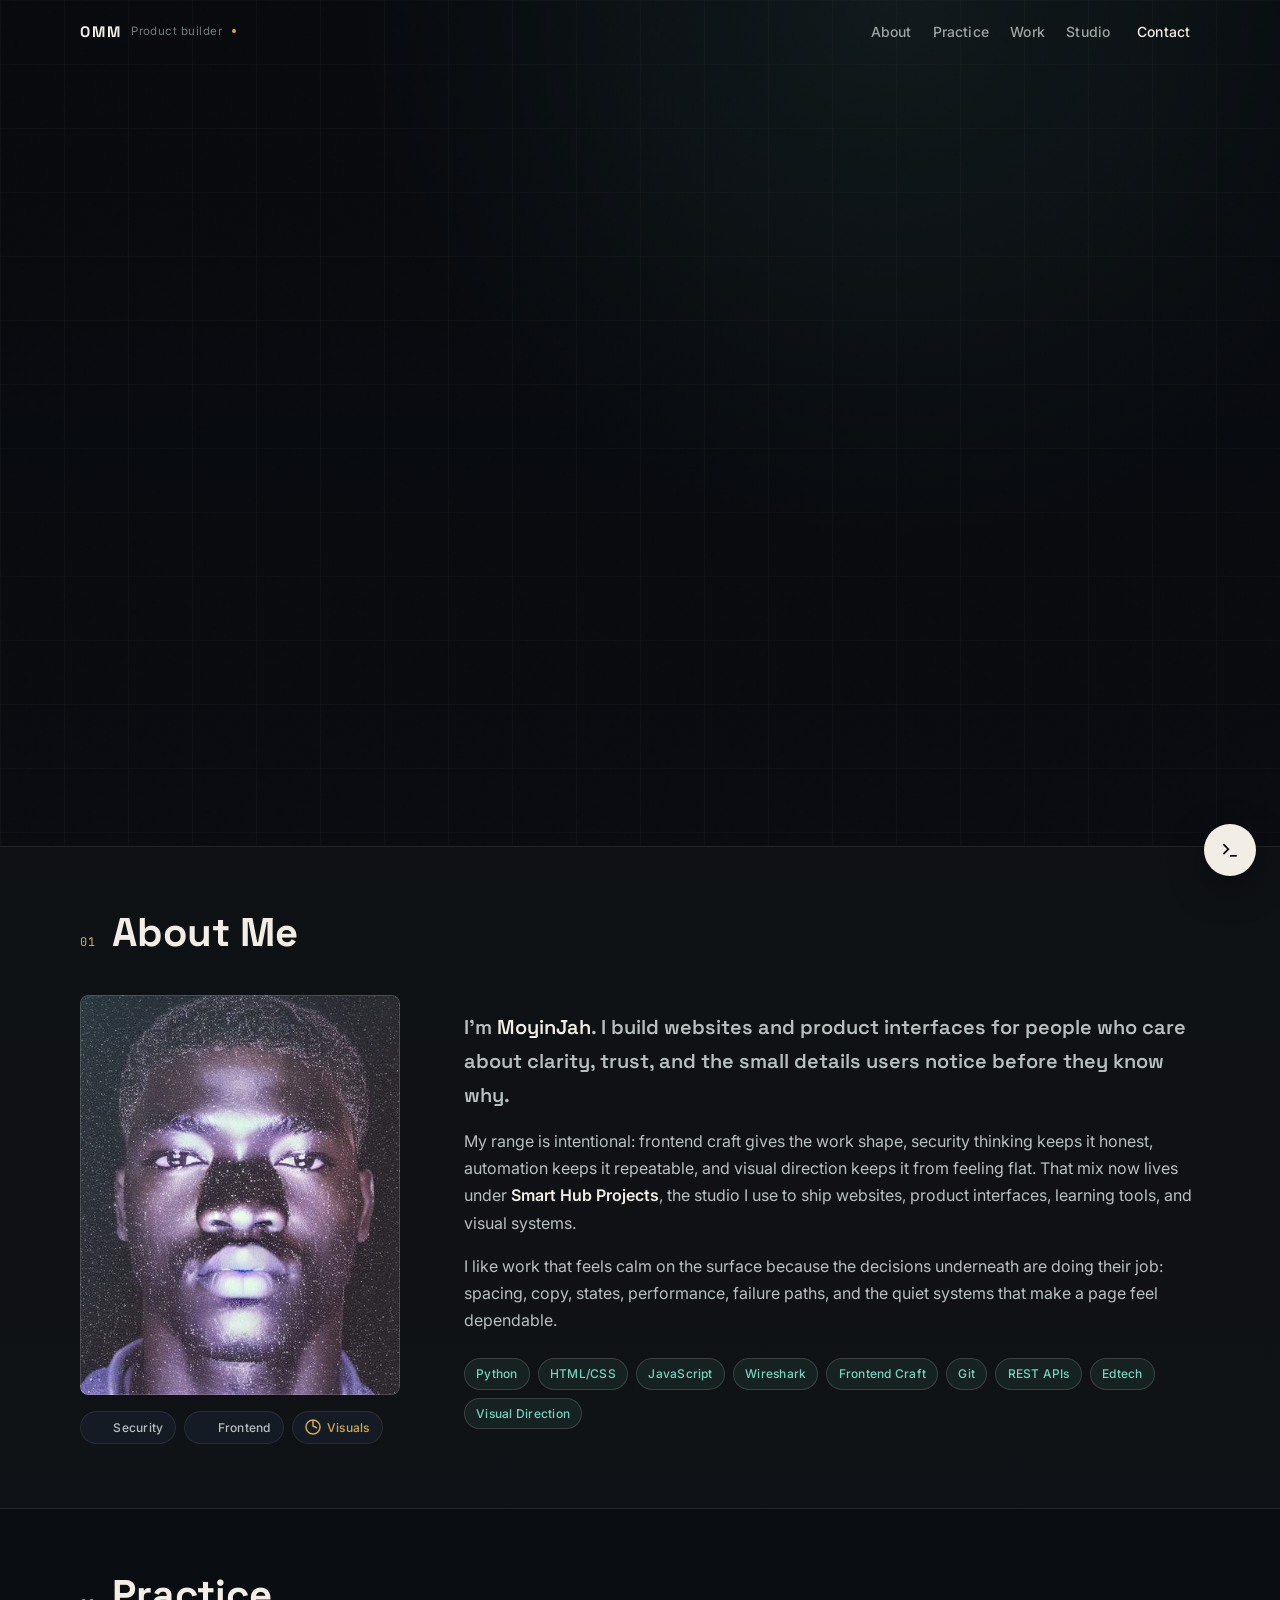
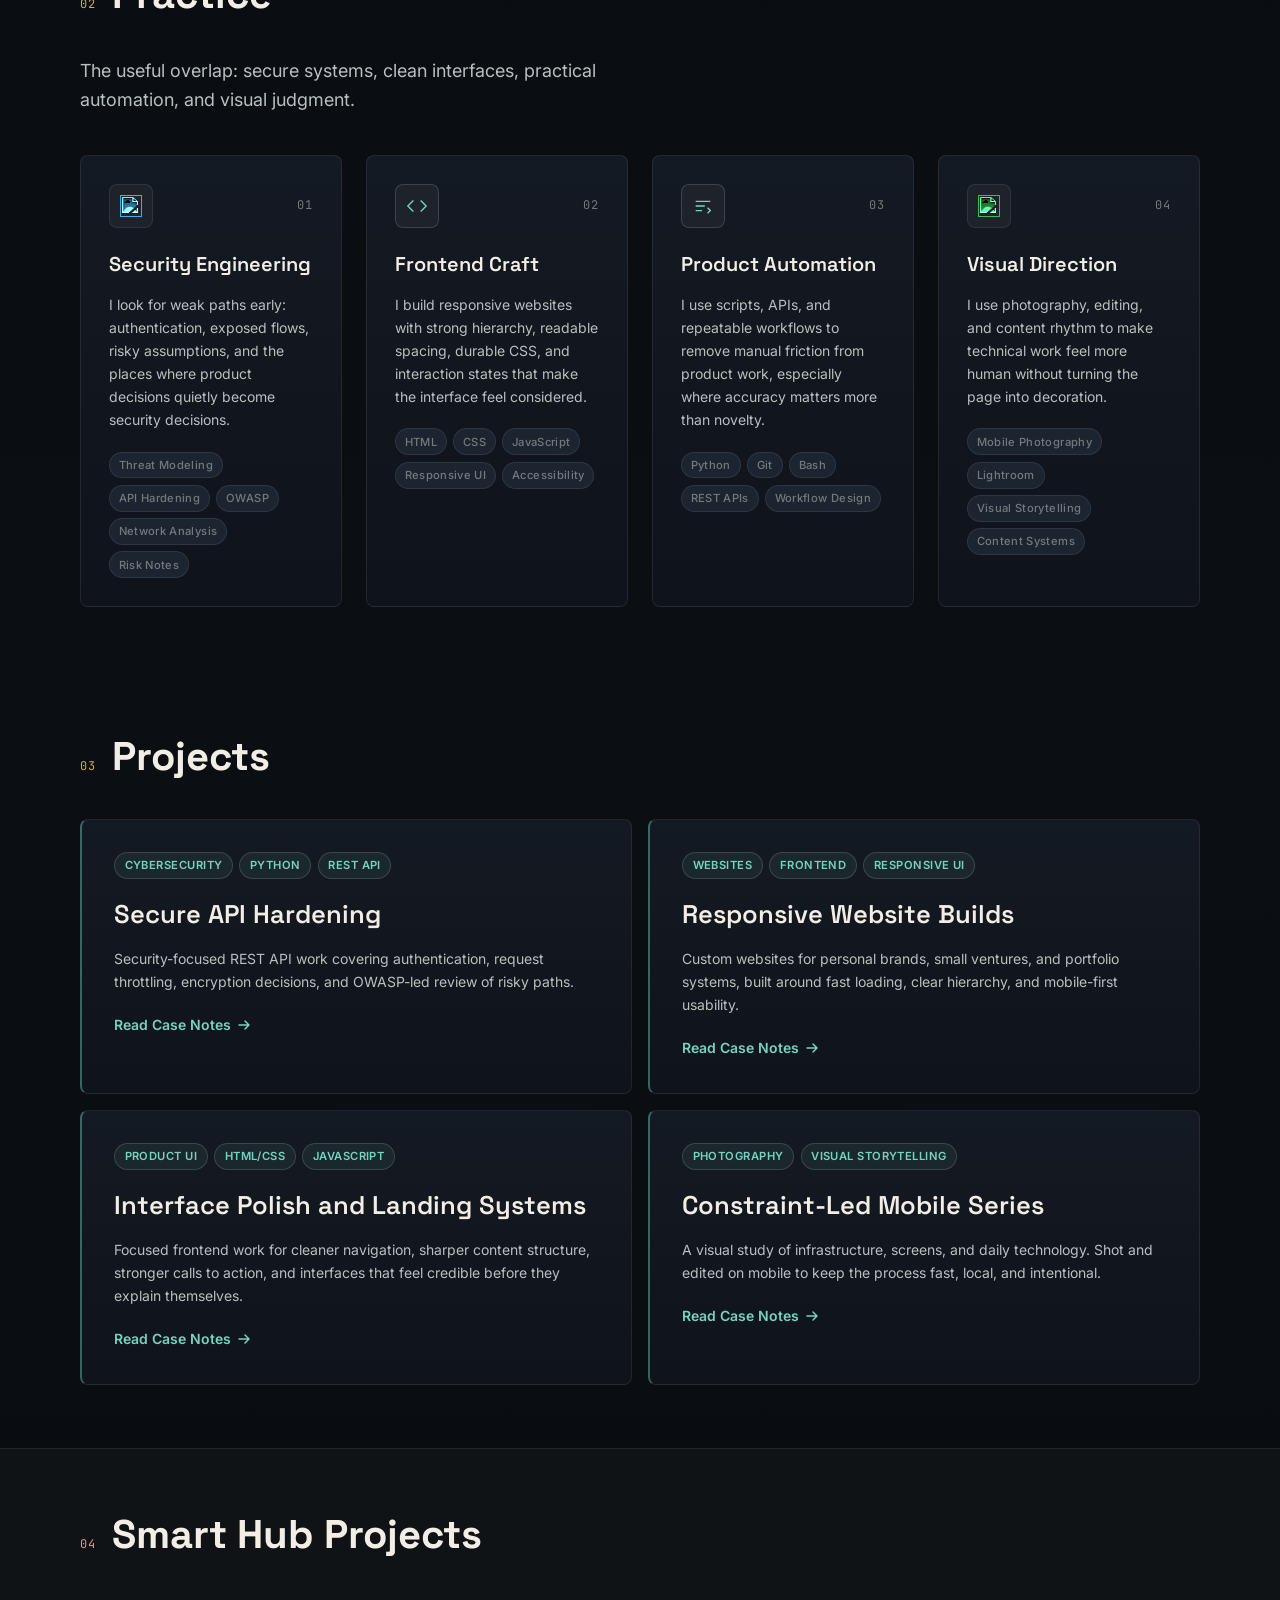
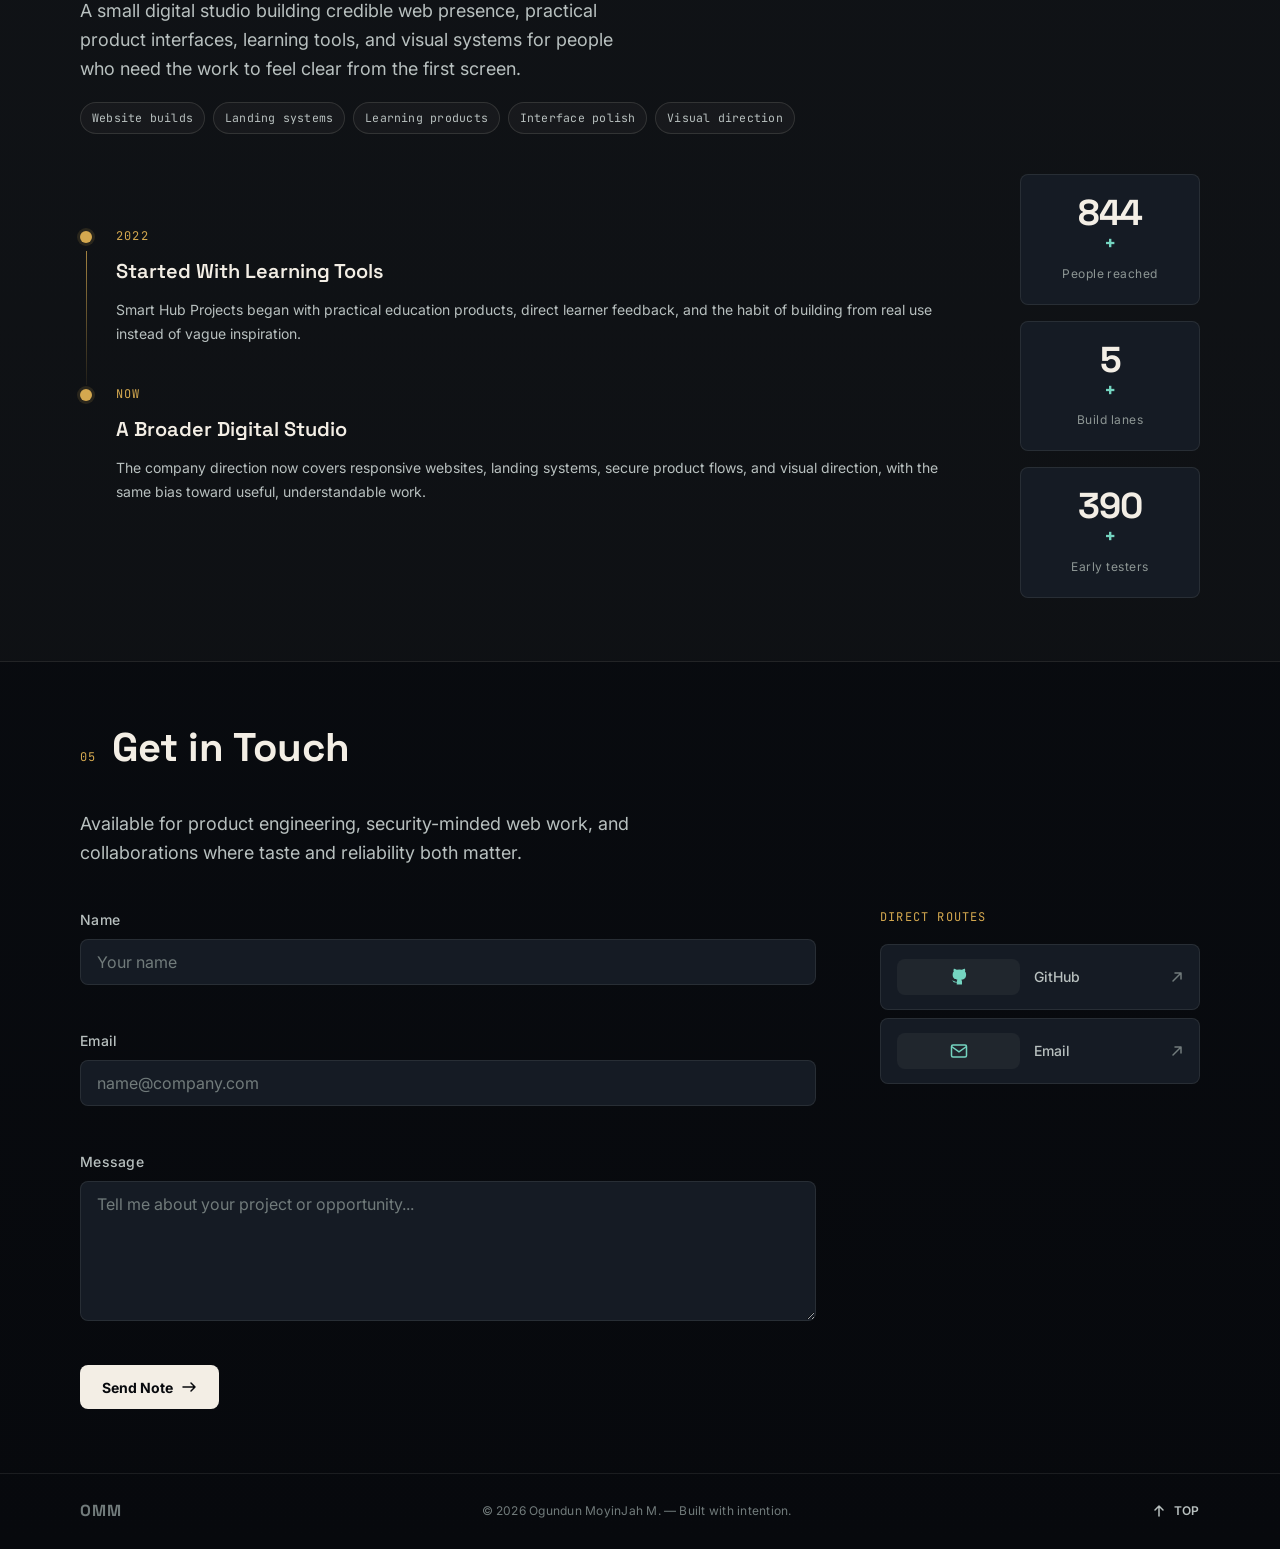
==== commit dc11f95b: "Update portfolio" ====
--- a/index.html
+++ b/index.html
@@ -3,12 +3,12 @@
 <head>
   <meta charset="UTF-8">
   <meta name="viewport" content="width=device-width, initial-scale=1.0">
-  <title>Ogundun MoyinJah M. — Cybersecurity &amp; Creative Technologist</title>
+  <title>Ogundun MoyinJah M. — Security-minded Product Builder</title>
   <link rel="icon" type="image/x-icon" href="assets/images/favicon.ico">
-  <meta name="description" content="Cybersecurity student, creative technologist, and founder of Smart Hub Projects. Building secure systems and visual narratives.">
-  <meta property="og:title" content="Ogundun MoyinJah M. — Cybersecurity &amp; Creative Technologist">
-  <meta property="og:description" content="Building secure APIs, teaching through edtech, and crafting visual narratives that make complexity approachable.">
-  <meta property="og:url" content="https://yourusername.github.io/portfolio">
+  <meta name="description" content="Security-minded frontend builder and founder of Smart Hub Projects, a small digital studio for websites, product interfaces, and practical tools.">
+  <meta property="og:title" content="Ogundun MoyinJah M. — Security-minded Product Builder">
+  <meta property="og:description" content="Websites, secure flows, learning products, and visual systems shaped with clarity, restraint, and evidence.">
+  <meta property="og:url" content="https://classicclown-codes.github.io/main_portfolio/">
   <meta name="twitter:card" content="summary_large_image">
   <link rel="preconnect" href="https://fonts.googleapis.com">
   <link rel="preconnect" href="https://fonts.gstatic.com" crossorigin>
@@ -31,7 +31,7 @@
           <span class="ltb-dot ltb-red"></span>
           <span class="ltb-dot ltb-yellow"></span>
           <span class="ltb-dot ltb-green"></span>
-          <span class="ltb-title">system — bash</span>
+          <span class="ltb-title">omm.work — briefing</span>
         </div>
         <div class="loader-boot-lines" id="boot-lines"></div>
         <div class="loader-progress-wrap">
@@ -56,6 +56,7 @@
     <div class="nav-container container">
       <a href="#hero" class="nav-logo" aria-label="Ogundun MoyinJah M. — Home">
         <span class="logo-mark">OMM</span>
+        <span class="logo-role">Product builder</span>
         <span class="logo-dot" aria-hidden="true"></span>
       </a>
       <button class="nav-toggle" aria-label="Toggle navigation menu" aria-expanded="false" aria-controls="nav-menu">
@@ -65,9 +66,9 @@
       </button>
       <ul class="nav-links" id="nav-menu" role="list">
         <li><a href="#about" class="nav-link">About</a></li>
-        <li><a href="#skills" class="nav-link">Skills</a></li>
-        <li><a href="#projects" class="nav-link">Projects</a></li>
-        <li><a href="#startup" class="nav-link">Startup</a></li>
+        <li><a href="#skills" class="nav-link">Practice</a></li>
+        <li><a href="#projects" class="nav-link">Work</a></li>
+        <li><a href="#startup" class="nav-link">Studio</a></li>
         <li><a href="#contact" class="nav-link nav-link--cta">Contact</a></li>
       </ul>
     </div>
@@ -91,44 +92,50 @@
         <div class="hero-copy">
           <p class="eyebrow reveal" data-reveal data-delay="0">
             <span class="eyebrow-pulse" aria-hidden="true"></span>
-            Product &nbsp;·&nbsp; Cybersecurity &nbsp;·&nbsp; Creative Technology
+            Frontend craft · security thinking · practical product work
           </p>
           <h1 id="hero-title" class="hero-title reveal" data-reveal data-delay="1">
-            I design <em class="gradient-text">resilient systems</em><br>
-            and capture stories<br>
-            through code &amp; camera.
+            I make <em class="gradient-text">websites</em><br>
+            feel engineered,<br>
+            not assembled.
           </h1>
           <p class="hero-lead reveal" data-reveal data-delay="2">
-            Building secure APIs, teaching through edtech, and crafting visual narratives that make complexity approachable.
+            I build sharp, responsive web experiences with the discipline of security work: clear structure, intentional interaction, and enough restraint to let the product speak.
           </p>
           <div class="hero-ctas reveal" data-reveal data-delay="3">
             <a href="#projects" class="btn btn-primary magnetic">
-              <span>View Projects</span>
+              <span>Study the Work</span>
               <svg width="16" height="16" viewBox="0 0 16 16" fill="none" aria-hidden="true">
                 <path d="M3 8h10M9 4l4 4-4 4" stroke="currentColor" stroke-width="1.5" stroke-linecap="round" stroke-linejoin="round"/>
               </svg>
             </a>
-            <a href="#contact" class="btn btn-ghost magnetic">Get in Touch</a>
-          </div>
-        </div>
-
-        <div class="hero-stats reveal" data-reveal data-delay="4" aria-label="Key statistics">
+            <a href="#contact" class="btn btn-ghost magnetic">Start a Conversation</a>
+          </div>
+          <div class="hero-focus reveal" data-reveal data-delay="4" aria-label="Current focus areas">
+            <span>Website builds</span>
+            <span>Secure flows</span>
+            <span>Interface polish</span>
+            <span>Learning tools</span>
+          </div>
+        </div>
+
+        <div class="hero-stats reveal" data-reveal data-delay="5" aria-label="Key statistics">
           <div class="stat-card">
             <span class="stat-number" data-count="3" aria-label="3 years building">0</span>
             <span class="stat-suffix">+</span>
-            <span class="stat-label">Years Building</span>
+            <span class="stat-label">Years building for the web</span>
           </div>
           <div class="stat-divider" aria-hidden="true"></div>
           <div class="stat-card">
             <span class="stat-number" data-count="50" aria-label="50 vulnerabilities found">0</span>
             <span class="stat-suffix">+</span>
-            <span class="stat-label">Vulnerabilities Found</span>
+            <span class="stat-label">Security findings documented</span>
           </div>
           <div class="stat-divider" aria-hidden="true"></div>
           <div class="stat-card">
             <span class="stat-number" data-count="1000" aria-label="1000 users impacted">0</span>
             <span class="stat-suffix">+</span>
-            <span class="stat-label">Users Impacted</span>
+            <span class="stat-label">People reached through studio work</span>
           </div>
         </div>
       </div>
@@ -154,7 +161,7 @@
             <div class="image-frame">
               <img
                 src="assets/images/profile.jpg"
-                alt="Ogundun MoyinJah M. — Cybersecurity Student and Creative Technologist"
+                alt="Ogundun MoyinJah M. — security-minded product builder"
                 loading="lazy"
                 width="400"
                 height="480"
@@ -165,41 +172,42 @@
             <div class="about-badges" aria-label="Specializations">
               <div class="badge">
                 <img src="assets/icons/shield.svg" alt="" aria-hidden="true" width="16" height="16">
-                <span>Cybersecurity</span>
+                <span>Security</span>
               </div>
               <div class="badge">
                 <img src="assets/icons/camera.svg" alt="" aria-hidden="true" width="16" height="16">
-                <span>Creative Tech</span>
+                <span>Frontend</span>
               </div>
               <div class="badge badge--green">
                 <svg viewBox="0 0 16 16" fill="none" stroke="currentColor" stroke-width="1.5" aria-hidden="true" width="16" height="16">
                   <path d="M8 1v6l4 2"/>
                   <circle cx="8" cy="8" r="7"/>
                 </svg>
-                <span>Founder</span>
+                <span>Visuals</span>
               </div>
             </div>
           </div>
 
           <div class="about-content reveal" data-reveal>
             <p class="about-intro">
-              I'm <strong>MoyinJah</strong> — a cybersecurity student, creative technologist, and founder with a rare intersection of technical depth and visual storytelling.
+              I'm <strong>MoyinJah</strong>. I build websites and product interfaces for people who care about clarity, trust, and the small details users notice before they know why.
             </p>
             <p>
-              My work spans securing digital infrastructure through penetration testing and secure API development, to founding <strong>Smart Hub Projects</strong> — an edtech startup that's transformed learning for 1,000+ users across Nigeria.
+              My range is intentional: frontend craft gives the work shape, security thinking keeps it honest, automation keeps it repeatable, and visual direction keeps it from feeling flat. That mix now lives under <strong>Smart Hub Projects</strong>, the studio I use to ship websites, product interfaces, learning tools, and visual systems.
             </p>
             <p>
-              When I'm not writing Python scripts or analyzing network traffic in Wireshark, I'm behind a lens — capturing the intersection of technology and human experience through mobile photography featured in tech publications.
+              I like work that feels calm on the surface because the decisions underneath are doing their job: spacing, copy, states, performance, failure paths, and the quiet systems that make a page feel dependable.
             </p>
             <div class="about-tags" aria-label="Technical skills">
               <span class="tag">Python</span>
+              <span class="tag">HTML/CSS</span>
+              <span class="tag">JavaScript</span>
               <span class="tag">Wireshark</span>
-              <span class="tag">Penetration Testing</span>
-              <span class="tag">Adobe Lightroom</span>
+              <span class="tag">Frontend Craft</span>
               <span class="tag">Git</span>
               <span class="tag">REST APIs</span>
               <span class="tag">Edtech</span>
-              <span class="tag">Risk Assessment</span>
+              <span class="tag">Visual Direction</span>
             </div>
           </div>
         </div>
@@ -213,8 +221,11 @@
       <div class="container">
         <div class="section-header reveal" data-reveal>
           <span class="section-number" aria-hidden="true">02</span>
-          <h2 id="skills-title">Skills</h2>
-        </div>
+          <h2 id="skills-title">Practice</h2>
+        </div>
+        <p class="section-intro reveal" data-reveal>
+          The useful overlap: secure systems, clean interfaces, practical automation, and visual judgment.
+        </p>
 
         <div class="skills-grid">
           <div class="skill-card reveal" data-reveal>
@@ -224,14 +235,14 @@
               </div>
               <span class="skill-index" aria-hidden="true">01</span>
             </div>
-            <h3>Cybersecurity</h3>
-            <p>Penetration testing, risk assessment, and encryption protocols. Detected 50+ vulnerabilities in mock network environments using Python-based tooling.</p>
+            <h3>Security Engineering</h3>
+            <p>I look for weak paths early: authentication, exposed flows, risky assumptions, and the places where product decisions quietly become security decisions.</p>
             <div class="skill-tags" aria-label="Cybersecurity skills">
-              <span>Pen Testing</span>
-              <span>Risk Assessment</span>
-              <span>Encryption</span>
-              <span>Network Security</span>
+              <span>Threat Modeling</span>
+              <span>API Hardening</span>
               <span>OWASP</span>
+              <span>Network Analysis</span>
+              <span>Risk Notes</span>
             </div>
           </div>
 
@@ -245,14 +256,35 @@
               </div>
               <span class="skill-index" aria-hidden="true">02</span>
             </div>
-            <h3>Technical Tools</h3>
-            <p>Proficient in scripting for automation, version control, and network analysis. Building production-grade tools with clean, maintainable code.</p>
+            <h3>Frontend Craft</h3>
+            <p>I build responsive websites with strong hierarchy, readable spacing, durable CSS, and interaction states that make the interface feel considered.</p>
+            <div class="skill-tags" aria-label="Frontend skills">
+              <span>HTML</span>
+              <span>CSS</span>
+              <span>JavaScript</span>
+              <span>Responsive UI</span>
+              <span>Accessibility</span>
+            </div>
+          </div>
+
+          <div class="skill-card reveal" data-reveal>
+            <div class="skill-card-top">
+              <div class="skill-icon skill-icon--code">
+                <svg viewBox="0 0 24 24" fill="none" stroke="currentColor" stroke-width="1.5" aria-hidden="true" width="24" height="24">
+                  <path d="M4 7h16M4 12h10M4 17h7"></path>
+                  <path d="M17 14l3 3-3 3"></path>
+                </svg>
+              </div>
+              <span class="skill-index" aria-hidden="true">03</span>
+            </div>
+            <h3>Product Automation</h3>
+            <p>I use scripts, APIs, and repeatable workflows to remove manual friction from product work, especially where accuracy matters more than novelty.</p>
             <div class="skill-tags" aria-label="Technical tool skills">
               <span>Python</span>
-              <span>Wireshark</span>
               <span>Git</span>
               <span>Bash</span>
               <span>REST APIs</span>
+              <span>Workflow Design</span>
             </div>
           </div>
 
@@ -261,15 +293,15 @@
               <div class="skill-icon skill-icon--camera">
                 <img src="assets/icons/camera.svg" alt="" aria-hidden="true" width="24" height="24">
               </div>
-              <span class="skill-index" aria-hidden="true">03</span>
-            </div>
-            <h3>Creative Tools</h3>
-            <p>Award-winning mobile photography edited for tech publications. Visual storytelling that bridges technical complexity and human experience.</p>
+              <span class="skill-index" aria-hidden="true">04</span>
+            </div>
+            <h3>Visual Direction</h3>
+            <p>I use photography, editing, and content rhythm to make technical work feel more human without turning the page into decoration.</p>
             <div class="skill-tags" aria-label="Creative tool skills">
-              <span>Adobe Lightroom</span>
               <span>Mobile Photography</span>
+              <span>Lightroom</span>
               <span>Visual Storytelling</span>
-              <span>Content Creation</span>
+              <span>Content Systems</span>
             </div>
           </div>
         </div>
@@ -288,30 +320,16 @@
 
         <div class="projects-grid">
           <article class="project-card reveal" data-reveal>
-            <div class="project-image-wrap">
-              <img
-                src="assets/images/project1.jpg"
-                alt="Secure API development project screenshot"
-                loading="lazy"
-                width="600"
-                height="360"
-              >
-              <div class="project-overlay" aria-hidden="true">
-                <div class="project-overlay-content">
-                  <span class="project-overlay-label">View Details</span>
-                </div>
-              </div>
-            </div>
             <div class="project-body">
               <div class="project-meta">
                 <span class="project-tag">Cybersecurity</span>
                 <span class="project-tag">Python</span>
                 <span class="project-tag">REST API</span>
               </div>
-              <h3>Secure API Development</h3>
-              <p>Production-grade REST API reducing vulnerabilities by 40%. Implemented AES-256 encryption, JWT auth, rate limiting, and OWASP threat modeling.</p>
+              <h3>Secure API Hardening</h3>
+              <p>Security-focused REST API work covering authentication, request throttling, encryption decisions, and OWASP-led review of risky paths.</p>
               <button class="modal-trigger btn-link" data-modal="project-modal" aria-label="Open Secure API project details">
-                Case Study
+                Read Case Notes
                 <svg width="14" height="14" viewBox="0 0 14 14" fill="none" aria-hidden="true">
                   <path d="M2 7h10M8 3l4 4-4 4" stroke="currentColor" stroke-width="1.5" stroke-linecap="round" stroke-linejoin="round"/>
                 </svg>
@@ -320,29 +338,51 @@
           </article>
 
           <article class="project-card reveal" data-reveal>
-            <div class="project-image-wrap">
-              <img
-                src="assets/images/project2.jpg"
-                alt="Urban tech photography series"
-                loading="lazy"
-                width="600"
-                height="360"
-              >
-              <div class="project-overlay" aria-hidden="true">
-                <div class="project-overlay-content">
-                  <span class="project-overlay-label">View Details</span>
-                </div>
-              </div>
-            </div>
+            <div class="project-body">
+              <div class="project-meta">
+                <span class="project-tag">Websites</span>
+                <span class="project-tag">Frontend</span>
+                <span class="project-tag">Responsive UI</span>
+              </div>
+              <h3>Responsive Website Builds</h3>
+              <p>Custom websites for personal brands, small ventures, and portfolio systems, built around fast loading, clear hierarchy, and mobile-first usability.</p>
+              <button class="modal-trigger btn-link" data-modal="website-modal" aria-label="Open Responsive Website Builds project details">
+                Read Case Notes
+                <svg width="14" height="14" viewBox="0 0 14 14" fill="none" aria-hidden="true">
+                  <path d="M2 7h10M8 3l4 4-4 4" stroke="currentColor" stroke-width="1.5" stroke-linecap="round" stroke-linejoin="round"/>
+                </svg>
+              </button>
+            </div>
+          </article>
+
+          <article class="project-card reveal" data-reveal>
+            <div class="project-body">
+              <div class="project-meta">
+                <span class="project-tag">Product UI</span>
+                <span class="project-tag">HTML/CSS</span>
+                <span class="project-tag">JavaScript</span>
+              </div>
+              <h3>Interface Polish and Landing Systems</h3>
+              <p>Focused frontend work for cleaner navigation, sharper content structure, stronger calls to action, and interfaces that feel credible before they explain themselves.</p>
+              <button class="modal-trigger btn-link" data-modal="interface-modal" aria-label="Open Interface Polish and Landing Systems project details">
+                Read Case Notes
+                <svg width="14" height="14" viewBox="0 0 14 14" fill="none" aria-hidden="true">
+                  <path d="M2 7h10M8 3l4 4-4 4" stroke="currentColor" stroke-width="1.5" stroke-linecap="round" stroke-linejoin="round"/>
+                </svg>
+              </button>
+            </div>
+          </article>
+
+          <article class="project-card reveal" data-reveal>
             <div class="project-body">
               <div class="project-meta">
                 <span class="project-tag">Photography</span>
                 <span class="project-tag">Visual Storytelling</span>
               </div>
-              <h3>Urban Tech Series</h3>
-              <p>Mobile photography series on urban technology featured in tech publications. Exploring the intersection of infrastructure and human experience.</p>
-              <button class="modal-trigger btn-link" data-modal="creative-modal" aria-label="Open Urban Tech Series project details">
-                Case Study
+              <h3>Constraint-Led Mobile Series</h3>
+              <p>A visual study of infrastructure, screens, and daily technology. Shot and edited on mobile to keep the process fast, local, and intentional.</p>
+              <button class="modal-trigger btn-link" data-modal="creative-modal" aria-label="Open Constraint-Led Mobile Series project details">
+                Read Case Notes
                 <svg width="14" height="14" viewBox="0 0 14 14" fill="none" aria-hidden="true">
                   <path d="M2 7h10M8 3l4 4-4 4" stroke="currentColor" stroke-width="1.5" stroke-linecap="round" stroke-linejoin="round"/>
                 </svg>
@@ -363,8 +403,15 @@
           <h2 id="startup-title">Smart Hub Projects</h2>
         </div>
         <p class="section-intro reveal" data-reveal>
-          Edtech startup focused on interactive learning tools for modern learners.
+          A small digital studio building credible web presence, practical product interfaces, learning tools, and visual systems for people who need the work to feel clear from the first screen.
         </p>
+        <div class="studio-services reveal" data-reveal aria-label="Smart Hub Projects services">
+          <span>Website builds</span>
+          <span>Landing systems</span>
+          <span>Learning products</span>
+          <span>Interface polish</span>
+          <span>Visual direction</span>
+        </div>
 
         <div class="startup-inner">
           <div class="startup-timeline" role="list" aria-label="Company milestones">
@@ -375,8 +422,8 @@
               </div>
               <div class="timeline-content">
                 <span class="timeline-year">2022</span>
-                <h4>Foundation</h4>
-                <p>Founded as CEO and built MVP with 500 beta users. Established product vision focused on interactive, engaging learning experiences that meet students where they are.</p>
+                <h4>Started With Learning Tools</h4>
+                <p>Smart Hub Projects began with practical education products, direct learner feedback, and the habit of building from real use instead of vague inspiration.</p>
               </div>
             </div>
 
@@ -385,28 +432,28 @@
                 <div class="timeline-dot"></div>
               </div>
               <div class="timeline-content">
-                <span class="timeline-year">2023</span>
-                <h4>Growth &amp; Scale</h4>
-                <p>Expanded to 1,000+ active users. Launched premium features and built partnerships with schools. Achieved 4.7/5 average user satisfaction rating.</p>
-              </div>
-            </div>
-          </div>
-
-          <div class="startup-metrics reveal" data-reveal aria-label="Startup metrics">
+                <span class="timeline-year">Now</span>
+                <h4>A Broader Digital Studio</h4>
+                <p>The company direction now covers responsive websites, landing systems, secure product flows, and visual direction, with the same bias toward useful, understandable work.</p>
+              </div>
+            </div>
+          </div>
+
+          <div class="startup-metrics reveal" data-reveal aria-label="Studio metrics">
             <div class="metric-card">
-              <span class="metric-number" data-count="1000" aria-label="Over 1000 active users">0</span>
+              <span class="metric-number" data-count="1000" aria-label="Over 1000 people reached">0</span>
               <span class="metric-suffix">+</span>
-              <span class="metric-label">Active Users</span>
+              <span class="metric-label">People reached</span>
             </div>
             <div class="metric-card">
-              <span class="metric-number metric-static">4.7</span>
-              <span class="metric-suffix">★</span>
-              <span class="metric-label">Avg Rating</span>
+              <span class="metric-number metric-static">5</span>
+              <span class="metric-suffix">+</span>
+              <span class="metric-label">Build lanes</span>
             </div>
             <div class="metric-card">
-              <span class="metric-number" data-count="500" aria-label="500 beta users">0</span>
+              <span class="metric-number" data-count="500" aria-label="500 early testers">0</span>
               <span class="metric-suffix">+</span>
-              <span class="metric-label">Beta Users</span>
+              <span class="metric-label">Early testers</span>
             </div>
           </div>
         </div>
@@ -423,7 +470,7 @@
           <h2 id="contact-title">Get in Touch</h2>
         </div>
         <p class="section-intro reveal" data-reveal>
-          Let's discuss your next project or opportunity.
+          Available for product engineering, security-minded web work, and collaborations where taste and reliability both matter.
         </p>
 
         <div class="contact-inner">
@@ -447,7 +494,7 @@
                 type="email"
                 id="contact-email"
                 name="email"
-                placeholder="your@email.com"
+                placeholder="name@company.com"
                 required
                 autocomplete="email"
                 aria-describedby="email-error"
@@ -467,7 +514,7 @@
               <p id="message-error" class="error-message" role="alert" aria-live="polite"></p>
             </div>
             <button type="submit" class="btn btn-primary submit-btn magnetic">
-              <span>Send Message</span>
+              <span>Send Note</span>
               <svg width="16" height="16" viewBox="0 0 16 16" fill="none" aria-hidden="true">
                 <path d="M2 8h12M10 4l4 4-4 4" stroke="currentColor" stroke-width="1.5" stroke-linecap="round" stroke-linejoin="round"/>
               </svg>
@@ -481,22 +528,9 @@
           </form>
 
           <div class="contact-info reveal" data-reveal>
-            <p class="contact-info-label">Find me on</p>
+            <p class="contact-info-label">Direct routes</p>
             <nav class="contact-links" aria-label="Social and contact links">
-              <a href="https://linkedin.com" target="_blank" rel="noopener noreferrer" class="contact-link">
-                <span class="contact-link-icon" aria-hidden="true">
-                  <svg viewBox="0 0 24 24" fill="currentColor" width="20" height="20">
-                    <path d="M16 8a6 6 0 0 1 6 6v7h-4v-7a2 2 0 0 0-2-2 2 2 0 0 0-2 2v7h-4v-7a6 6 0 0 1 6-6z"/>
-                    <rect x="2" y="9" width="4" height="12"/>
-                    <circle cx="4" cy="4" r="2"/>
-                  </svg>
-                </span>
-                <span>LinkedIn</span>
-                <svg class="contact-link-arrow" viewBox="0 0 12 12" fill="none" aria-hidden="true" width="12" height="12">
-                  <path d="M2 10L10 2M10 2H4M10 2v6" stroke="currentColor" stroke-width="1.5" stroke-linecap="round"/>
-                </svg>
-              </a>
-              <a href="https://github.com" target="_blank" rel="noopener noreferrer" class="contact-link">
+              <a href="https://github.com/classicclown-codes" target="_blank" rel="noopener noreferrer" class="contact-link">
                 <span class="contact-link-icon" aria-hidden="true">
                   <svg viewBox="0 0 24 24" fill="currentColor" width="20" height="20">
                     <path d="M9 19c-5 1.5-5-2.5-7-3m14 6v-3.87a3.37 3.37 0 0 0-.94-2.61c3.14-.35 6.44-1.54 6.44-7A5.44 5.44 0 0 0 20 4.77 5.07 5.07 0 0 0 19.91 1S18.73.65 16 2.48a13.38 13.38 0 0 0-7 0C6.27.65 5.09 1 5.09 1A5.07 5.07 0 0 0 5 4.77a5.44 5.44 0 0 0-1.5 3.78c0 5.42 3.3 6.61 6.44 7A3.37 3.37 0 0 0 9 18.13V22"/>
@@ -507,7 +541,7 @@
                   <path d="M2 10L10 2M10 2H4M10 2v6" stroke="currentColor" stroke-width="1.5" stroke-linecap="round"/>
                 </svg>
               </a>
-              <a href="mailto:your@email.com" class="contact-link">
+              <a href="mailto:classicclown-codes@users.noreply.github.com" class="contact-link">
                 <span class="contact-link-icon" aria-hidden="true">
                   <svg viewBox="0 0 24 24" fill="none" stroke="currentColor" stroke-width="2" width="20" height="20">
                     <path d="M4 4h16c1.1 0 2 .9 2 2v12c0 1.1-.9 2-2 2H4c-1.1 0-2-.9-2-2V6c0-1.1.9-2 2-2z"/>
@@ -519,19 +553,6 @@
                   <path d="M2 10L10 2M10 2H4M10 2v6" stroke="currentColor" stroke-width="1.5" stroke-linecap="round"/>
                 </svg>
               </a>
-              <a href="#" class="contact-link" download aria-label="Download resume">
-                <span class="contact-link-icon" aria-hidden="true">
-                  <svg viewBox="0 0 24 24" fill="none" stroke="currentColor" stroke-width="2" width="20" height="20">
-                    <path d="M21 15v4a2 2 0 0 1-2 2H5a2 2 0 0 1-2-2v-4"/>
-                    <polyline points="7 10 12 15 17 10"/>
-                    <line x1="12" y1="15" x2="12" y2="3"/>
-                  </svg>
-                </span>
-                <span>Resume</span>
-                <svg class="contact-link-arrow" viewBox="0 0 12 12" fill="none" aria-hidden="true" width="12" height="12">
-                  <path d="M2 10L10 2M10 2H4M10 2v6" stroke="currentColor" stroke-width="1.5" stroke-linecap="round"/>
-                </svg>
-              </a>
             </nav>
           </div>
         </div>
@@ -544,7 +565,7 @@
   <footer class="footer" role="contentinfo">
     <div class="container footer-inner">
       <span class="footer-logo">OMM</span>
-      <p class="footer-copy">© 2024 Ogundun MoyinJah M. — Built with intention.</p>
+      <p class="footer-copy">© 2026 Ogundun MoyinJah M. — Built with intention.</p>
       <a href="#hero" class="footer-back" aria-label="Back to top">
         <svg viewBox="0 0 16 16" fill="none" aria-hidden="true" width="16" height="16">
           <path d="M8 13V3M4 7l4-4 4 4" stroke="currentColor" stroke-width="1.5" stroke-linecap="round" stroke-linejoin="round"/>
@@ -587,7 +608,7 @@
         <span class="t-cmd"> help</span>
       </div>
       <div class="t-line t-response">
-        Available: <span class="t-hl">about</span> · <span class="t-hl">skills</span> · <span class="t-hl">projects</span> · <span class="t-hl">startup</span> · <span class="t-hl">contact</span> · <span class="t-hl">clear</span>
+        Available: <span class="t-hl">about</span> · <span class="t-hl">skills</span> · <span class="t-hl">projects</span> · <span class="t-hl">studio</span> · <span class="t-hl">contact</span> · <span class="t-hl">clear</span>
       </div>
     </div>
     <div class="terminal-input-row">
@@ -617,12 +638,46 @@
         <span class="project-tag">Python</span>
         <span class="project-tag">REST API</span>
       </div>
-      <h3 id="modal-title-1">Secure API Development</h3>
-      <p>Developed a production-grade secure REST API that reduced vulnerabilities by 40%. Implemented AES-256 encryption, JWT authentication, rate limiting, and comprehensive threat modeling using OWASP guidelines. The system handles 10,000+ requests/day with zero security incidents post-deployment.</p>
-      <div class="modal-actions">
-        <a href="#" class="btn btn-primary">View Live Demo</a>
-        <a href="#" class="btn btn-ghost">GitHub Repo</a>
-      </div>
+      <h3 id="modal-title-1">Secure API Hardening</h3>
+      <p>Focused API security work across authentication, rate limiting, encryption choices, and OWASP-style review. The valuable part was not only finding weak spots, but documenting the decision trail so future changes stayed understandable.</p>
+    </div>
+  </div>
+
+  <!-- Modal: Website Builds -->
+  <div id="website-modal" class="modal" role="dialog" aria-modal="true" aria-labelledby="modal-title-3" aria-hidden="true">
+    <div class="modal-backdrop"></div>
+    <div class="modal-content">
+      <button class="modal-close" aria-label="Close modal">
+        <svg viewBox="0 0 24 24" fill="none" stroke="currentColor" stroke-width="2" aria-hidden="true" width="20" height="20">
+          <line x1="18" y1="6" x2="6" y2="18"/><line x1="6" y1="6" x2="18" y2="18"/>
+        </svg>
+      </button>
+      <div class="modal-tag-row">
+        <span class="project-tag">Websites</span>
+        <span class="project-tag">Frontend</span>
+        <span class="project-tag">Responsive UI</span>
+      </div>
+      <h3 id="modal-title-3">Responsive Website Builds</h3>
+      <p>Website work that starts with structure: who the page is for, what they need to understand first, and what action should feel natural next. The implementation focus is clean markup, restrained styling, responsive layout, and performance-conscious assets.</p>
+    </div>
+  </div>
+
+  <!-- Modal: Interface Polish -->
+  <div id="interface-modal" class="modal" role="dialog" aria-modal="true" aria-labelledby="modal-title-4" aria-hidden="true">
+    <div class="modal-backdrop"></div>
+    <div class="modal-content">
+      <button class="modal-close" aria-label="Close modal">
+        <svg viewBox="0 0 24 24" fill="none" stroke="currentColor" stroke-width="2" aria-hidden="true" width="20" height="20">
+          <line x1="18" y1="6" x2="6" y2="18"/><line x1="6" y1="6" x2="18" y2="18"/>
+        </svg>
+      </button>
+      <div class="modal-tag-row">
+        <span class="project-tag">Product UI</span>
+        <span class="project-tag">HTML/CSS</span>
+        <span class="project-tag">JavaScript</span>
+      </div>
+      <h3 id="modal-title-4">Interface Polish and Landing Systems</h3>
+      <p>Frontend refinement across spacing, hierarchy, interaction states, forms, and copy rhythm. The goal is simple: make the page feel intentional enough that users trust it before they start reading every detail.</p>
     </div>
   </div>
 
@@ -639,12 +694,8 @@
         <span class="project-tag">Photography</span>
         <span class="project-tag">Visual Storytelling</span>
       </div>
-      <h3 id="modal-title-2">Urban Tech Series</h3>
-      <p>A mobile photography series exploring the intersection of urban infrastructure and technology. Featured in multiple tech publications and blogs. Shot entirely on mobile with post-processing in Adobe Lightroom — proving that constraint breeds creativity.</p>
-      <div class="modal-actions">
-        <a href="#" class="btn btn-primary">View on Instagram</a>
-        <a href="#" class="btn btn-ghost">Read Feature</a>
-      </div>
+      <h3 id="modal-title-2">Constraint-Led Mobile Series</h3>
+      <p>A mobile photography series about urban infrastructure and everyday technology. The constraint was deliberate: shoot quickly, edit lightly, and let the composition carry the idea before the polish arrives.</p>
     </div>
   </div>
 
--- a/styles.css
+++ b/styles.css
@@ -265,7 +265,8 @@
    ============================================================ */
 .skills-grid{display:grid;grid-template-columns:1fr;gap:1.5rem}
 @media(min-width:640px){.skills-grid{grid-template-columns:repeat(2,1fr)}}
-@media(min-width:1024px){.skills-grid{grid-template-columns:repeat(3,1fr)}}
+@media(min-width:1024px){.skills-grid{grid-template-columns:repeat(2,1fr)}}
+@media(min-width:1280px){.skills-grid{grid-template-columns:repeat(4,1fr)}}
 .skill-card{background:var(--surface);border:1px solid var(--border);border-radius:var(--r-lg);padding:1.75rem;transition:border-color .32s ease,box-shadow .32s ease,transform .32s var(--ease-out);position:relative;overflow:hidden}
 .skill-card::before{content:'';position:absolute;inset:0;background:linear-gradient(135deg,rgba(0,212,255,.04) 0%,transparent 60%);opacity:0;transition:opacity .32s ease;pointer-events:none}
 .skill-card:hover{border-color:var(--border-hover);box-shadow:0 8px 40px rgba(0,0,0,.4),0 0 0 1px rgba(0,212,255,.08);transform:translateY(-4px)}
@@ -289,13 +290,6 @@
 @media(min-width:640px){.projects-grid{grid-template-columns:repeat(2,1fr)}}
 .project-card{background:var(--surface);border:1px solid var(--border);border-radius:var(--r-lg);overflow:hidden;transition:border-color .32s ease,box-shadow .32s ease,transform .32s var(--ease-out)}
 .project-card:hover{border-color:var(--border-hover);box-shadow:0 12px 48px rgba(0,0,0,.5);transform:translateY(-6px)}
-.project-image-wrap{position:relative;overflow:hidden;aspect-ratio:16/9}
-.project-image-wrap img{width:100%;height:100%;object-fit:cover;transition:transform .5s var(--ease-out),filter .5s ease;filter:grayscale(20%)}
-.project-card:hover .project-image-wrap img{transform:scale(1.06);filter:grayscale(0%)}
-.project-overlay{position:absolute;inset:0;background:linear-gradient(to top,rgba(5,13,26,.9) 0%,rgba(5,13,26,.3) 60%,transparent 100%);opacity:0;transition:opacity .32s ease;display:flex;align-items:flex-end;justify-content:center;padding-bottom:1.5rem}
-.project-card:hover .project-overlay{opacity:1}
-.project-overlay-content{display:flex;align-items:center;gap:.5rem}
-.project-overlay-label{font-family:var(--font-mono);font-size:var(--fz-xs);color:var(--accent);letter-spacing:.1em;text-transform:uppercase;border:1px solid var(--accent);padding:.3rem .75rem;border-radius:100px}
 .project-body{padding:1.5rem}
 .project-meta{display:flex;flex-wrap:wrap;gap:.4rem;margin-bottom:.875rem}
 .project-tag{display:inline-block;padding:.2rem .6rem;background:var(--accent-dim);border:1px solid var(--border-md);border-radius:100px;font-size:.7rem;font-weight:600;color:var(--accent);letter-spacing:.04em;text-transform:uppercase}
@@ -431,3 +425,285 @@
    ============================================================ */
 .sr-only{position:absolute;width:1px;height:1px;padding:0;margin:-1px;overflow:hidden;clip:rect(0,0,0,0);white-space:nowrap;border:0}
 .magnetic{transform-style:preserve-3d}
+
+/* ============================================================
+   REFINEMENT PASS
+   ============================================================ */
+:root {
+  --bg: #07090d;
+  --surface: #10141b;
+  --surface-2: #151b24;
+  --surface-3: #1c2430;
+  --border: rgba(232, 226, 214, 0.09);
+  --border-md: rgba(232, 226, 214, 0.16);
+  --border-hover: rgba(232, 226, 214, 0.28);
+  --text: #f3eee5;
+  --text-2: #b8c0bf;
+  --muted: #717b7b;
+  --accent: #74d4c0;
+  --accent-dim: rgba(116, 212, 192, 0.11);
+  --accent-glow: rgba(116, 212, 192, 0.18);
+  --green: #d4a84f;
+  --green-dim: rgba(212, 168, 79, 0.12);
+  --green-glow: rgba(212, 168, 79, 0.16);
+  --r-md: 8px;
+  --r-lg: 8px;
+  --r-xl: 10px;
+  --shadow-card: 0 1px 0 rgba(255,255,255,.04), 0 18px 50px rgba(0,0,0,.28);
+}
+
+body {
+  background:
+    radial-gradient(circle at 70% 0%, rgba(116,212,192,.08), transparent 34rem),
+    linear-gradient(180deg, #07090d 0%, #0b0e13 48%, #07090d 100%);
+}
+
+#cursor { display: none; }
+#navbar {
+  height: 64px;
+}
+#navbar.nav-scrolled {
+  height: 54px;
+  background: rgba(7,9,13,.78);
+  border-bottom-color: rgba(232,226,214,.08);
+}
+.nav-logo {
+  gap: .6rem;
+}
+.logo-mark {
+  font-size: .95rem;
+  letter-spacing: .12em;
+}
+.logo-role {
+  color: var(--muted);
+  font-size: .72rem;
+  letter-spacing: .04em;
+}
+.logo-dot, .eyebrow-pulse { background: var(--green); }
+.logo-dot {
+  width: 4px;
+  height: 4px;
+  box-shadow: none;
+}
+.nav-links {
+  gap: .1rem;
+}
+.nav-link {
+  color: #9ba5a2;
+  padding-inline: .62rem;
+}
+.nav-link::after {
+  background: var(--green);
+  height: 1px;
+}
+.nav-link--cta {
+  border: 0;
+  margin-left: .35rem;
+  color: var(--text);
+  background: transparent;
+}
+.nav-link--cta:hover {
+  background: transparent;
+  color: var(--green);
+}
+
+@media(max-width:767px){
+  .logo-role { display: none; }
+}
+
+.loader-terminal,
+.terminal-widget {
+  border-color: rgba(232,226,214,.12);
+  background: #0b0d10;
+  box-shadow: 0 24px 80px rgba(0,0,0,.54);
+}
+
+.loader-terminal-bar,
+.terminal-titlebar {
+  background: #15171b;
+}
+
+.hero { min-height: 94svh; }
+.hero-grid {
+  opacity: .8;
+  background-image:
+    linear-gradient(rgba(232,226,214,.035) 1px, transparent 1px),
+    linear-gradient(90deg, rgba(232,226,214,.035) 1px, transparent 1px);
+}
+.hero-glow { display: none; }
+.hero-noise { opacity: .22; }
+.eyebrow {
+  color: var(--green);
+  letter-spacing: .08em;
+  text-transform: none;
+}
+.hero-title {
+  max-width: 12ch;
+  letter-spacing: 0;
+}
+.gradient-text {
+  color: var(--accent);
+  background: none;
+  -webkit-text-fill-color: currentColor;
+}
+.hero-lead {
+  max-width: 58ch;
+  color: #c8d1ce;
+}
+
+.hero-focus {
+  display: flex;
+  flex-wrap: wrap;
+  gap: .5rem .65rem;
+  margin-top: 1.15rem;
+  max-width: 42rem;
+}
+
+.hero-focus span {
+  color: #aeb8b5;
+  border: 1px solid rgba(232,226,214,.12);
+  background: rgba(232,226,214,.035);
+  border-radius: 999px;
+  padding: .34rem .7rem;
+  font-family: var(--font-mono);
+  font-size: .7rem;
+  letter-spacing: .02em;
+}
+
+.btn-primary {
+  background: var(--text);
+  color: var(--bg);
+  box-shadow: none;
+}
+.btn-primary:hover { box-shadow: 0 10px 34px rgba(243,238,229,.16); }
+.btn-ghost:hover { background: rgba(232,226,214,.06); }
+
+.hero-stats {
+  background: rgba(16,20,27,.72);
+  border-color: var(--border-md);
+  box-shadow: var(--shadow-card);
+}
+.stat-label,
+.metric-label {
+  color: #8d9694;
+  letter-spacing: .04em;
+  text-transform: none;
+}
+
+.about,
+.startup {
+  background: rgba(232,226,214,.025);
+  border-block: 1px solid var(--border);
+}
+.section-header h2,
+.project-body h3,
+.skill-card h3,
+.timeline-content h4 {
+  letter-spacing: 0;
+}
+.section-number { color: var(--green); opacity: 1; }
+
+.skill-card,
+.project-card,
+.metric-card,
+.contact-link,
+.form-group input,
+.form-group textarea,
+.modal-content {
+  box-shadow: none;
+}
+.skill-card,
+.project-card {
+  background: linear-gradient(180deg, rgba(21,27,36,.94), rgba(16,20,27,.94));
+  overflow: visible;
+}
+.skill-card::before { background: linear-gradient(180deg, rgba(212,168,79,.06), transparent 55%); }
+.skill-card:hover,
+.project-card:hover {
+  transform: translateY(-3px);
+  box-shadow: 0 18px 60px rgba(0,0,0,.26);
+}
+.skill-icon,
+.contact-link-icon {
+  background: rgba(232,226,214,.05);
+  border-radius: 8px;
+}
+.skill-tags span,
+.tag,
+.project-tag {
+  border-radius: 999px;
+}
+.project-tag,
+.tag {
+  color: var(--accent);
+  background: rgba(116,212,192,.08);
+}
+.projects-grid {
+  gap: 1rem;
+}
+
+.project-card {
+  border-left: 2px solid rgba(116,212,192,.42);
+}
+
+.project-body {
+  padding: clamp(1.25rem, 3vw, 2rem);
+}
+
+.project-body h3 {
+  font-size: clamp(1.25rem, 2vw, 1.65rem);
+  margin-bottom: .75rem;
+}
+
+.project-body p {
+  max-width: 62ch;
+}
+
+.timeline-dot {
+  background: var(--green);
+  box-shadow: 0 0 0 3px rgba(212,168,79,.14);
+}
+.timeline-line {
+  background: linear-gradient(to bottom, rgba(212,168,79,.75), rgba(212,168,79,.08));
+}
+.timeline-year,
+.contact-info-label {
+  color: var(--green);
+}
+
+.studio-services {
+  display: flex;
+  flex-wrap: wrap;
+  gap: .5rem;
+  margin: calc(var(--sp-lg) * -0.55) 0 var(--sp-lg);
+}
+
+.studio-services span {
+  border: 1px solid rgba(232,226,214,.13);
+  background: rgba(232,226,214,.035);
+  border-radius: 999px;
+  color: #b8c0bf;
+  font-family: var(--font-mono);
+  font-size: .72rem;
+  letter-spacing: .02em;
+  padding: .34rem .68rem;
+}
+
+.terminal-fab {
+  background: var(--text);
+  color: var(--bg);
+  border-color: transparent;
+  box-shadow: 0 12px 36px rgba(0,0,0,.34);
+}
+.terminal-fab:hover {
+  background: #fff8ec;
+  border-color: transparent;
+  box-shadow: 0 16px 44px rgba(0,0,0,.42);
+}
+
+@media(max-width:767px){
+  .hero-title { max-width: 11ch; }
+  .hero-stats { align-items: stretch; padding: 1rem; }
+  .stat-card { padding: .5rem; }
+  .stat-label { font-size: .68rem; }
+}
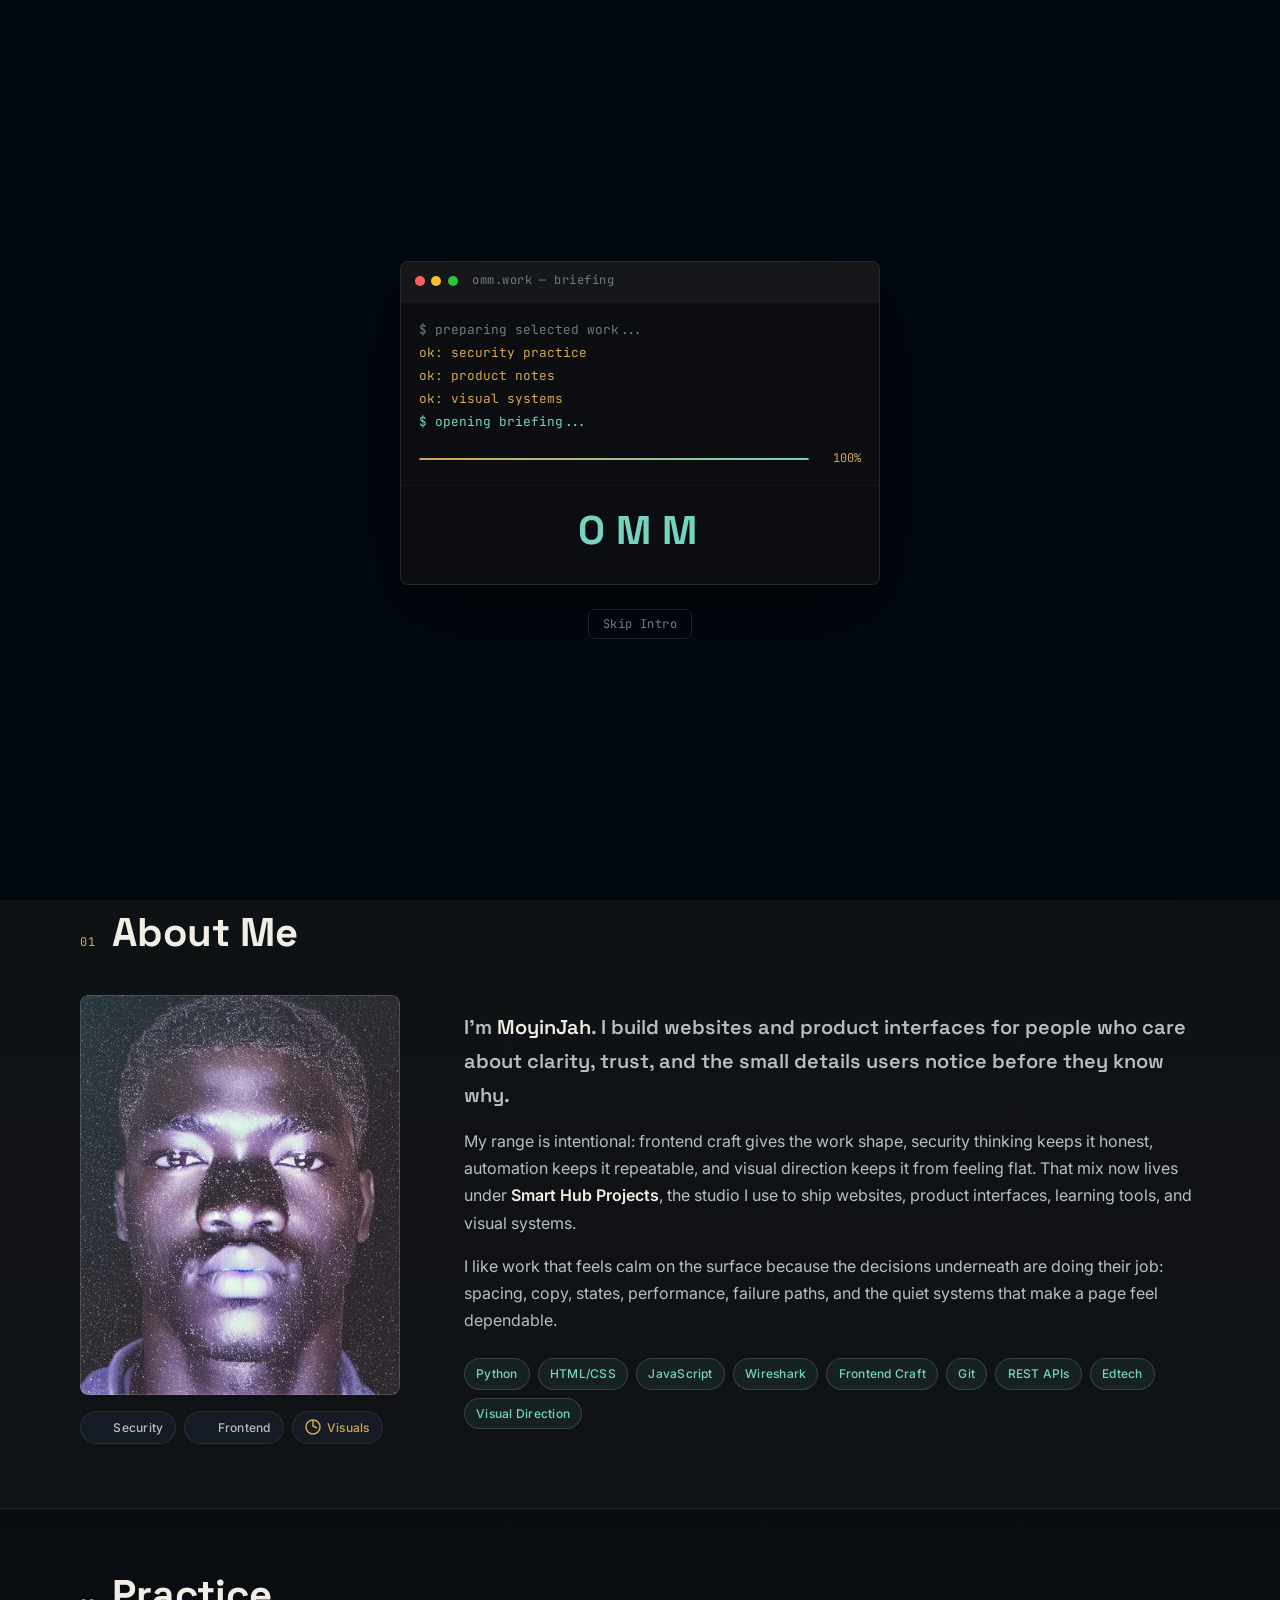
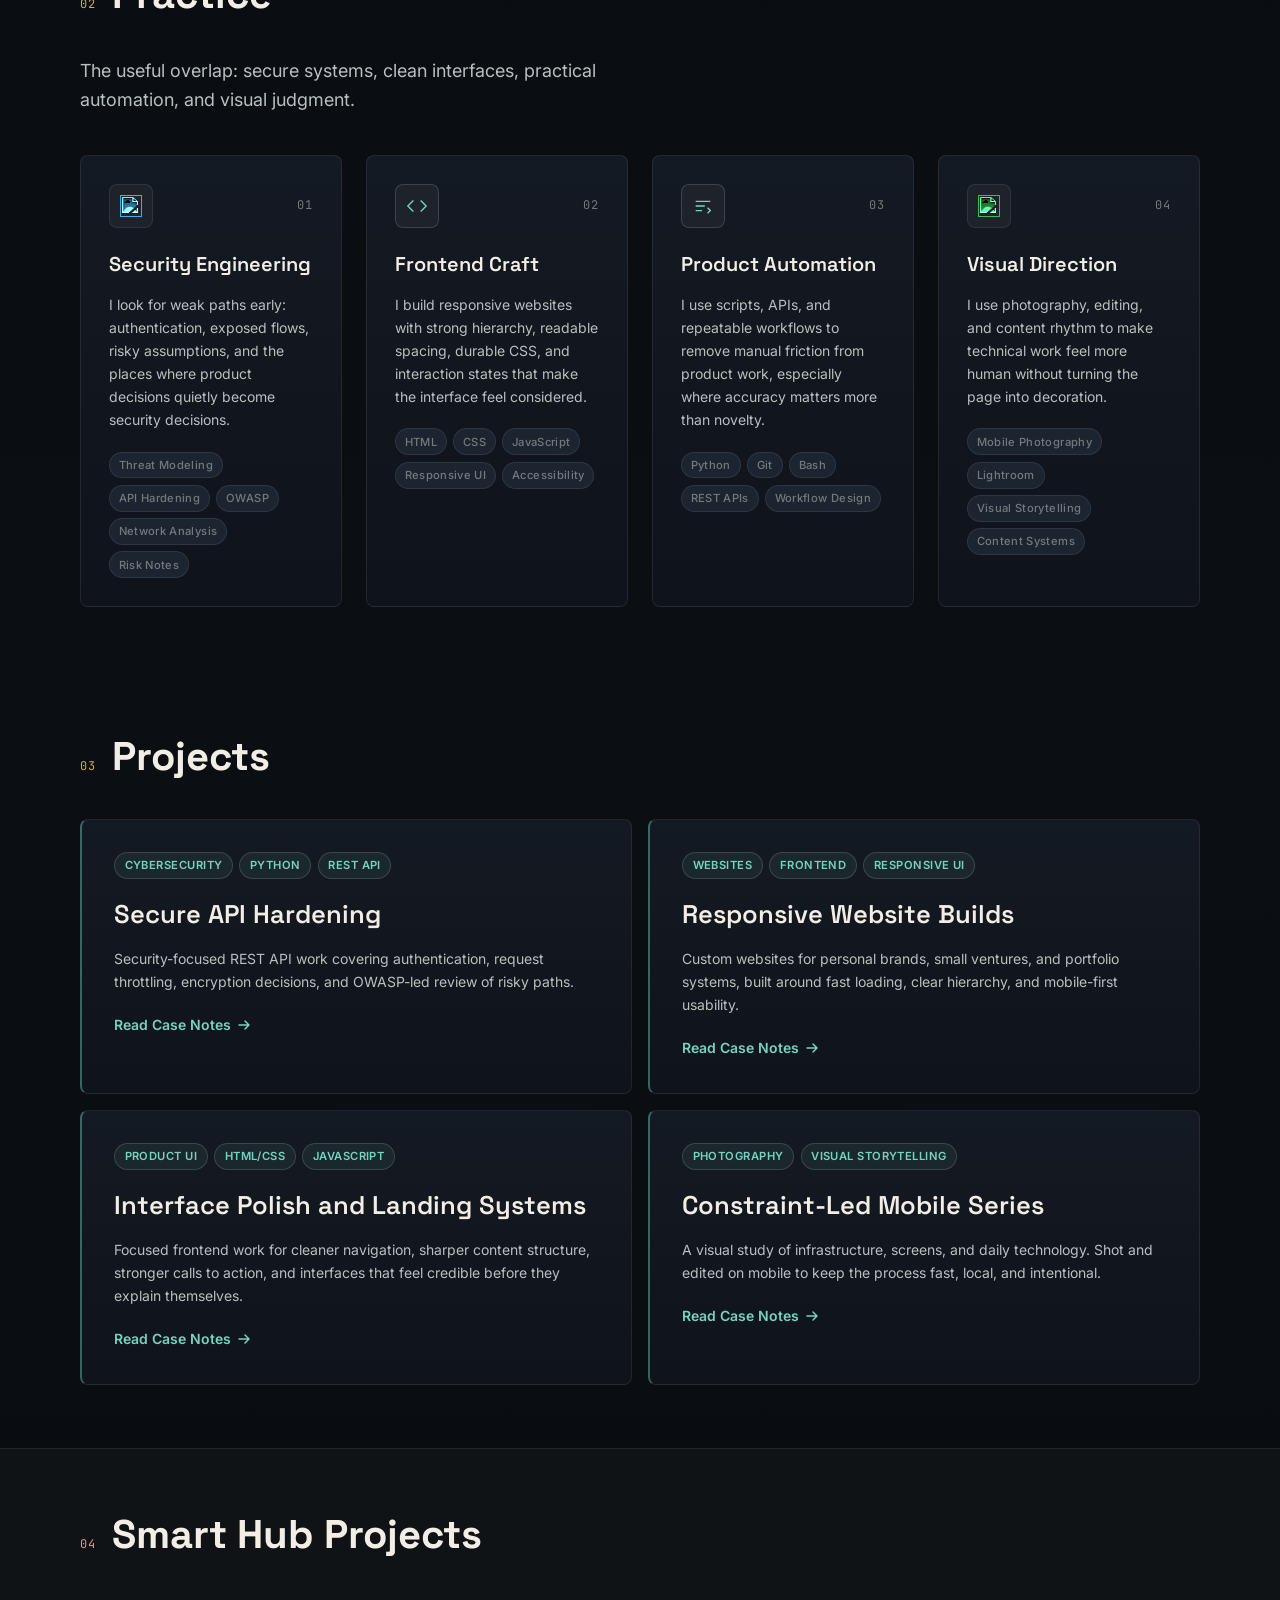
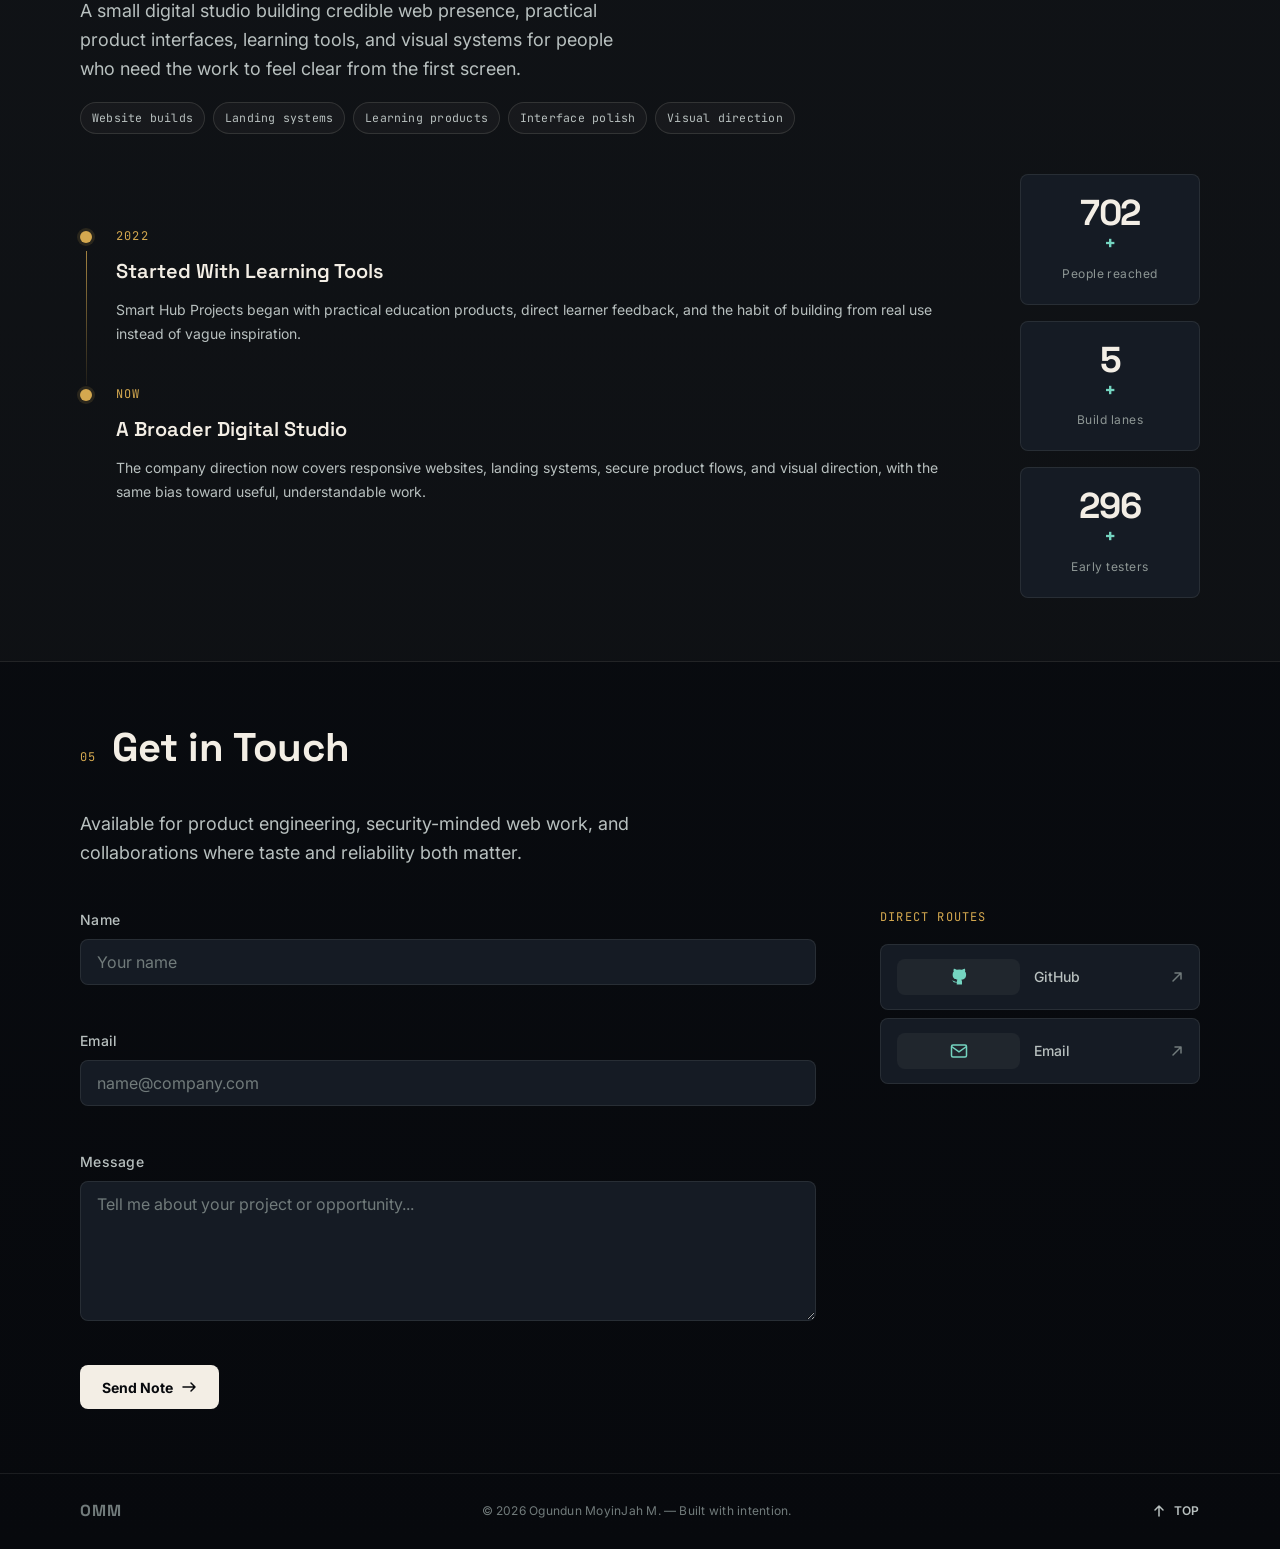
==== commit 97a08bb8: "Update site favicon" ====
--- a/index.html
+++ b/index.html
@@ -4,7 +4,7 @@
   <meta charset="UTF-8">
   <meta name="viewport" content="width=device-width, initial-scale=1.0">
   <title>Ogundun MoyinJah M. — Security-minded Product Builder</title>
-  <link rel="icon" type="image/x-icon" href="assets/images/favicon.ico">
+  <link rel="icon" type="image/svg+xml" href="assets/images/favicon.svg">
   <meta name="description" content="Security-minded frontend builder and founder of Smart Hub Projects, a small digital studio for websites, product interfaces, and practical tools.">
   <meta property="og:title" content="Ogundun MoyinJah M. — Security-minded Product Builder">
   <meta property="og:description" content="Websites, secure flows, learning products, and visual systems shaped with clarity, restraint, and evidence.">
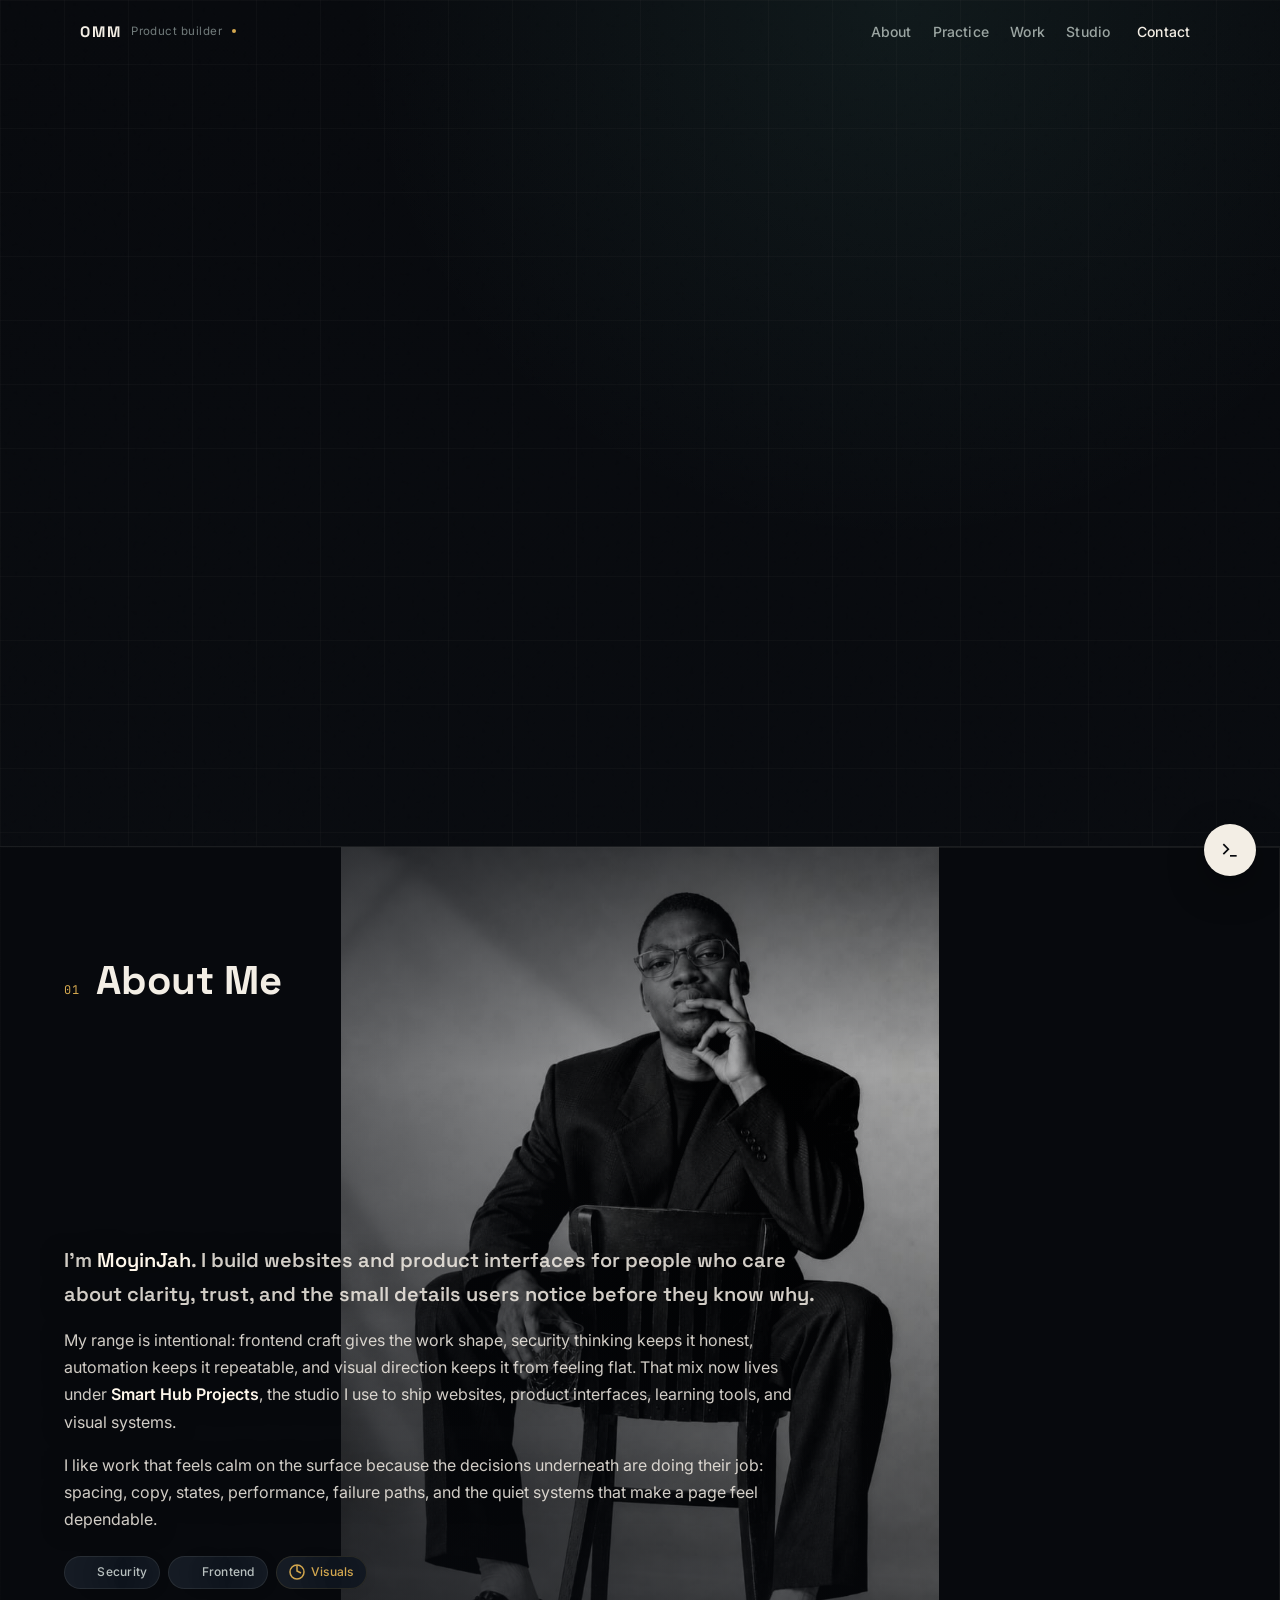
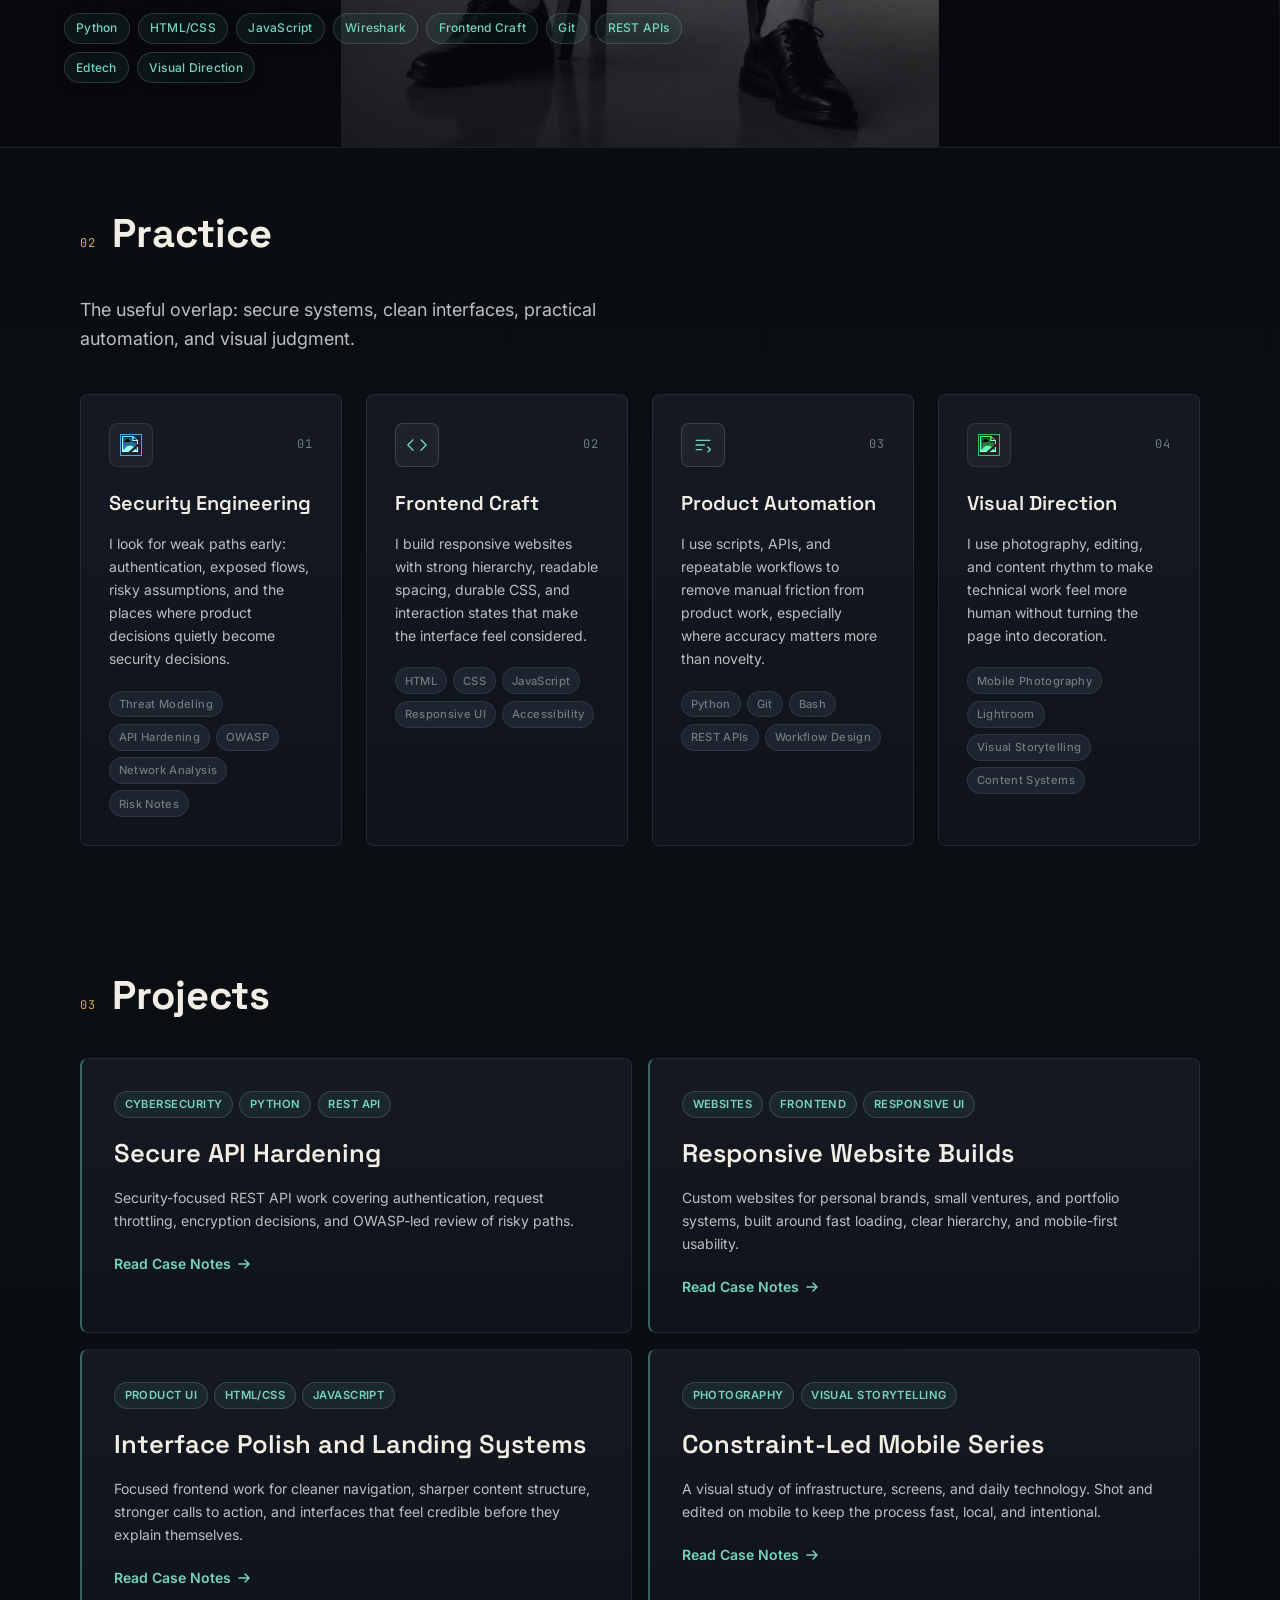
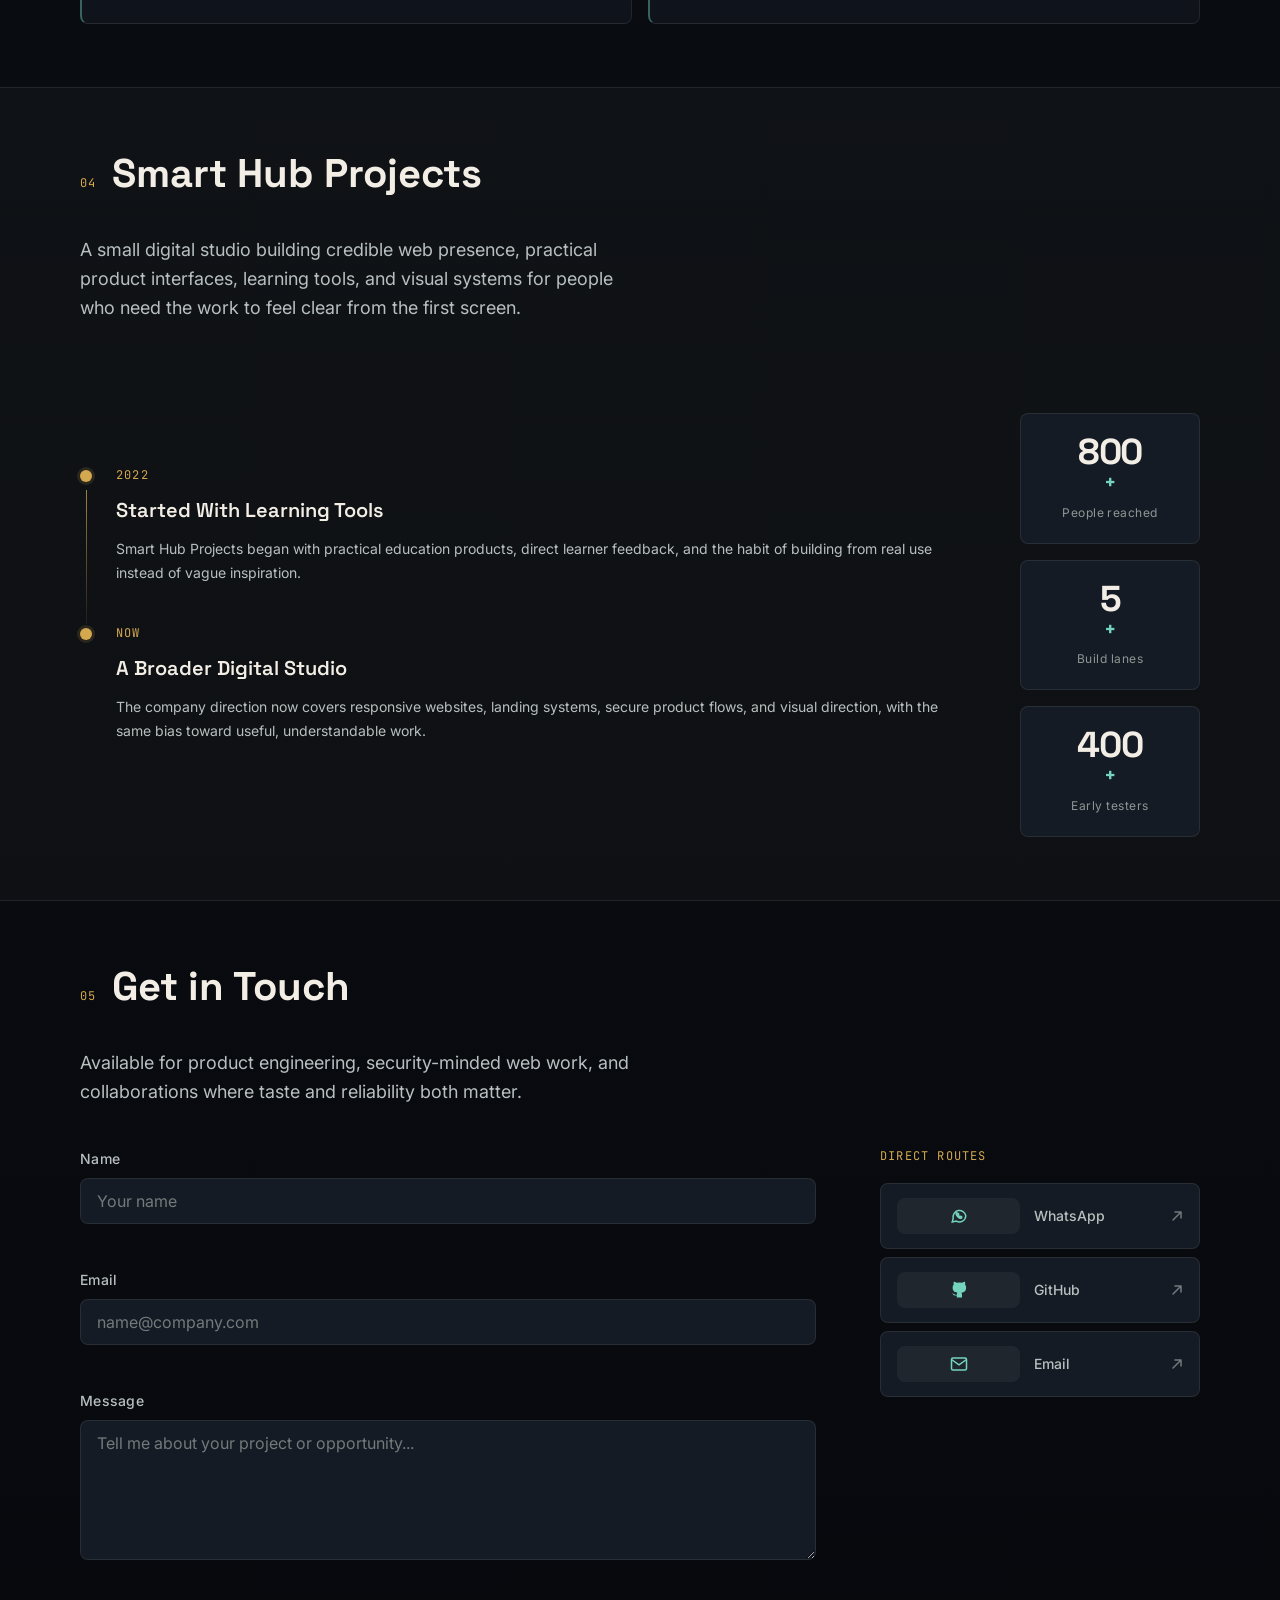
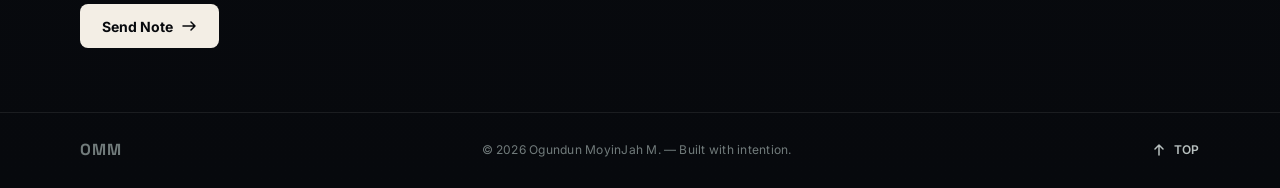
==== commit a32126cc: "Update portfolio experience" ====
--- a/index.html
+++ b/index.html
@@ -9,7 +9,10 @@
   <meta property="og:title" content="Ogundun MoyinJah M. — Security-minded Product Builder">
   <meta property="og:description" content="Websites, secure flows, learning products, and visual systems shaped with clarity, restraint, and evidence.">
   <meta property="og:url" content="https://classicclown-codes.github.io/main_portfolio/">
+  <meta property="og:type" content="website">
+  <meta property="og:image" content="https://classicclown-codes.github.io/main_portfolio/assets/images/profile.jpg">
   <meta name="twitter:card" content="summary_large_image">
+  <meta name="twitter:image" content="https://classicclown-codes.github.io/main_portfolio/assets/images/profile.jpg">
   <link rel="preconnect" href="https://fonts.googleapis.com">
   <link rel="preconnect" href="https://fonts.gstatic.com" crossorigin>
   <link href="https://fonts.googleapis.com/css2?family=Space+Grotesk:wght@400;500;600;700&family=Inter:wght@300;400;500;600&family=JetBrains+Mono:wght@400;500&display=swap" rel="stylesheet">
@@ -156,7 +159,7 @@
           <h2 id="about-title">About Me</h2>
         </div>
 
-        <div class="about-inner">
+        <div class="about-inner reveal" data-reveal>
           <div class="about-image-col reveal" data-reveal>
             <div class="image-frame">
               <img
@@ -169,23 +172,6 @@
               <div class="image-frame-border" aria-hidden="true"></div>
               <div class="image-frame-glow" aria-hidden="true"></div>
             </div>
-            <div class="about-badges" aria-label="Specializations">
-              <div class="badge">
-                <img src="assets/icons/shield.svg" alt="" aria-hidden="true" width="16" height="16">
-                <span>Security</span>
-              </div>
-              <div class="badge">
-                <img src="assets/icons/camera.svg" alt="" aria-hidden="true" width="16" height="16">
-                <span>Frontend</span>
-              </div>
-              <div class="badge badge--green">
-                <svg viewBox="0 0 16 16" fill="none" stroke="currentColor" stroke-width="1.5" aria-hidden="true" width="16" height="16">
-                  <path d="M8 1v6l4 2"/>
-                  <circle cx="8" cy="8" r="7"/>
-                </svg>
-                <span>Visuals</span>
-              </div>
-            </div>
           </div>
 
           <div class="about-content reveal" data-reveal>
@@ -198,6 +184,23 @@
             <p>
               I like work that feels calm on the surface because the decisions underneath are doing their job: spacing, copy, states, performance, failure paths, and the quiet systems that make a page feel dependable.
             </p>
+            <div class="about-badges" aria-label="Specializations">
+              <div class="badge">
+                <img src="assets/icons/shield.svg" alt="" aria-hidden="true" width="16" height="16">
+                <span>Security</span>
+              </div>
+              <div class="badge">
+                <img src="assets/icons/camera.svg" alt="" aria-hidden="true" width="16" height="16">
+                <span>Frontend</span>
+              </div>
+              <div class="badge badge--green">
+                <svg viewBox="0 0 16 16" fill="none" stroke="currentColor" stroke-width="1.5" aria-hidden="true" width="16" height="16">
+                  <path d="M8 1v6l4 2"/>
+                  <circle cx="8" cy="8" r="7"/>
+                </svg>
+                <span>Visuals</span>
+              </div>
+            </div>
             <div class="about-tags" aria-label="Technical skills">
               <span class="tag">Python</span>
               <span class="tag">HTML/CSS</span>
@@ -523,13 +526,25 @@
               <svg width="16" height="16" viewBox="0 0 16 16" fill="none" aria-hidden="true">
                 <path d="M2 8l4 4 8-8" stroke="currentColor" stroke-width="1.5" stroke-linecap="round" stroke-linejoin="round"/>
               </svg>
-              Message sent successfully!
+              Opening your email app with a portfolio inquiry draft.
             </p>
           </form>
 
           <div class="contact-info reveal" data-reveal>
             <p class="contact-info-label">Direct routes</p>
             <nav class="contact-links" aria-label="Social and contact links">
+              <a href="https://wa.me/2347081605014?text=Hi%20MoyinJah%2C%20I%20found%20you%20through%20your%20portfolio%20and%20I%27d%20like%20to%20talk%20about%20a%20project." target="_blank" rel="noopener noreferrer" class="contact-link">
+                <span class="contact-link-icon" aria-hidden="true">
+                  <svg viewBox="0 0 24 24" fill="none" stroke="currentColor" stroke-width="2" width="20" height="20">
+                    <path d="M21 11.5a8.4 8.4 0 0 1-12.6 7.3L3 20l1.3-5.2A8.4 8.4 0 1 1 21 11.5Z"/>
+                    <path d="M9.4 8.8c.2-.4.4-.5.8-.4l.8.2c.2.1.4.3.4.5l.1.8c0 .2-.1.4-.2.5l-.4.4c.5 1 1.3 1.7 2.3 2.2l.5-.4c.2-.1.4-.2.6-.1l.8.2c.3.1.5.3.5.6v.8c0 .3-.2.5-.5.7-.6.3-1.5.2-2.5-.2-1.1-.5-2.2-1.4-3-2.4-.8-1-1.3-2.1-1.4-3 0-.7.1-1.2.2-1.4Z"/>
+                  </svg>
+                </span>
+                <span>WhatsApp</span>
+                <svg class="contact-link-arrow" viewBox="0 0 12 12" fill="none" aria-hidden="true" width="12" height="12">
+                  <path d="M2 10L10 2M10 2H4M10 2v6" stroke="currentColor" stroke-width="1.5" stroke-linecap="round"/>
+                </svg>
+              </a>
               <a href="https://github.com/classicclown-codes" target="_blank" rel="noopener noreferrer" class="contact-link">
                 <span class="contact-link-icon" aria-hidden="true">
                   <svg viewBox="0 0 24 24" fill="currentColor" width="20" height="20">
@@ -541,7 +556,7 @@
                   <path d="M2 10L10 2M10 2H4M10 2v6" stroke="currentColor" stroke-width="1.5" stroke-linecap="round"/>
                 </svg>
               </a>
-              <a href="mailto:classicclown-codes@users.noreply.github.com" class="contact-link">
+              <a href="mailto:classicclown-codes@users.noreply.github.com?subject=Portfolio%20inquiry&body=Hi%20MoyinJah%2C%0A%0AI%20found%20you%20through%20your%20portfolio%20and%20I%27d%20like%20to%20talk%20about%3A%0A%0A" class="contact-link">
                 <span class="contact-link-icon" aria-hidden="true">
                   <svg viewBox="0 0 24 24" fill="none" stroke="currentColor" stroke-width="2" width="20" height="20">
                     <path d="M4 4h16c1.1 0 2 .9 2 2v12c0 1.1-.9 2-2 2H4c-1.1 0-2-.9-2-2V6c0-1.1.9-2 2-2z"/>
@@ -699,6 +714,7 @@
     </div>
   </div>
 
-  <script src="script.js"></script>
+  <script src="https://cdnjs.cloudflare.com/ajax/libs/animejs/3.2.2/anime.min.js" defer></script>
+  <script src="script.js" defer></script>
 </body>
 </html>
--- a/styles.css
+++ b/styles.css
@@ -1,8 +1,6 @@
 /* ============================================================
-   IMPORTS & DESIGN TOKENS
-   ============================================================ */
-@import url('https://fonts.googleapis.com/css2?family=Space+Grotesk:wght@400;500;600;700&family=Inter:wght@300;400;500;600&family=JetBrains+Mono:wght@400;500&display=swap');
-
+   DESIGN TOKENS
+   ============================================================ */
 :root {
   --bg:           #050d1a;
   --surface:      #0a1628;
@@ -595,6 +593,135 @@
   background: rgba(232,226,214,.025);
   border-block: 1px solid var(--border);
 }
+
+.about {
+  padding: 0;
+  background: #07090d;
+}
+
+.about .container {
+  max-width: none;
+  padding: 0;
+}
+
+.about .section-header {
+  position: absolute;
+  left: clamp(1.5rem, 5vw, 4rem);
+  top: clamp(5.5rem, 9vw, 7rem);
+  z-index: 4;
+  margin: 0;
+}
+
+.about-inner {
+  position: relative;
+  display: grid;
+  min-height: 100svh;
+  grid-template-columns: 1fr;
+  align-items: end;
+  overflow: hidden;
+  isolation: isolate;
+}
+
+.about-image-col {
+  position: absolute;
+  inset: 0;
+  z-index: 0;
+  width: 100%;
+  margin-left: 0;
+}
+
+.image-frame {
+  width: 100%;
+  height: 100%;
+  min-height: 100svh;
+  border-radius: 0;
+  background: #07090d;
+}
+
+.image-frame img {
+  width: 100%;
+  height: 100%;
+  aspect-ratio: auto;
+  object-fit: contain;
+  object-position: center;
+  border-radius: 0;
+}
+
+.image-frame-border,
+.image-frame-glow {
+  border-radius: 0;
+}
+
+.image-frame-glow {
+  background:
+    linear-gradient(180deg, rgba(7,9,13,.55) 0%, transparent 25%, rgba(7,9,13,.78) 100%),
+    linear-gradient(90deg, rgba(7,9,13,.84) 0%, rgba(7,9,13,.42) 42%, transparent 76%);
+}
+
+.about-badges {
+  margin-top: 1.4rem;
+  max-width: min(38rem, calc(100vw - 3rem));
+}
+
+.about-content {
+  position: relative;
+  z-index: 3;
+  width: min(760px, calc(100vw - 3rem));
+  max-width: 760px;
+  margin: 0 0 clamp(1.5rem, 5vw, 4rem) clamp(1.5rem, 5vw, 4rem);
+  padding-top: clamp(10rem, 22vh, 16rem);
+  text-shadow: 0 2px 24px rgba(0,0,0,.68);
+}
+
+.about-content p {
+  color: rgba(243,238,229,.86);
+}
+
+.about-content p strong {
+  color: #fff8ec;
+}
+
+.about-tags {
+  max-width: 640px;
+}
+
+@media(max-width:767px) {
+  .about .section-header {
+    top: 5rem;
+  }
+
+  .image-frame {
+    min-height: 100svh;
+  }
+
+  .image-frame img {
+    object-position: center 42%;
+  }
+
+  .image-frame-glow {
+    background:
+      linear-gradient(180deg, rgba(7,9,13,.68) 0%, transparent 30%, rgba(7,9,13,.9) 100%);
+  }
+
+  .about-content {
+    margin: 0 auto 1.5rem;
+    padding: 11rem 1.5rem 0;
+    width: 100%;
+  }
+}
+
+@media(min-width:768px) {
+  .about-inner {
+    grid-template-columns: 1fr;
+  }
+}
+
+@media(min-width:1024px) {
+  .about-inner {
+    grid-template-columns: 1fr;
+  }
+}
+
 .section-header h2,
 .project-body h3,
 .skill-card h3,
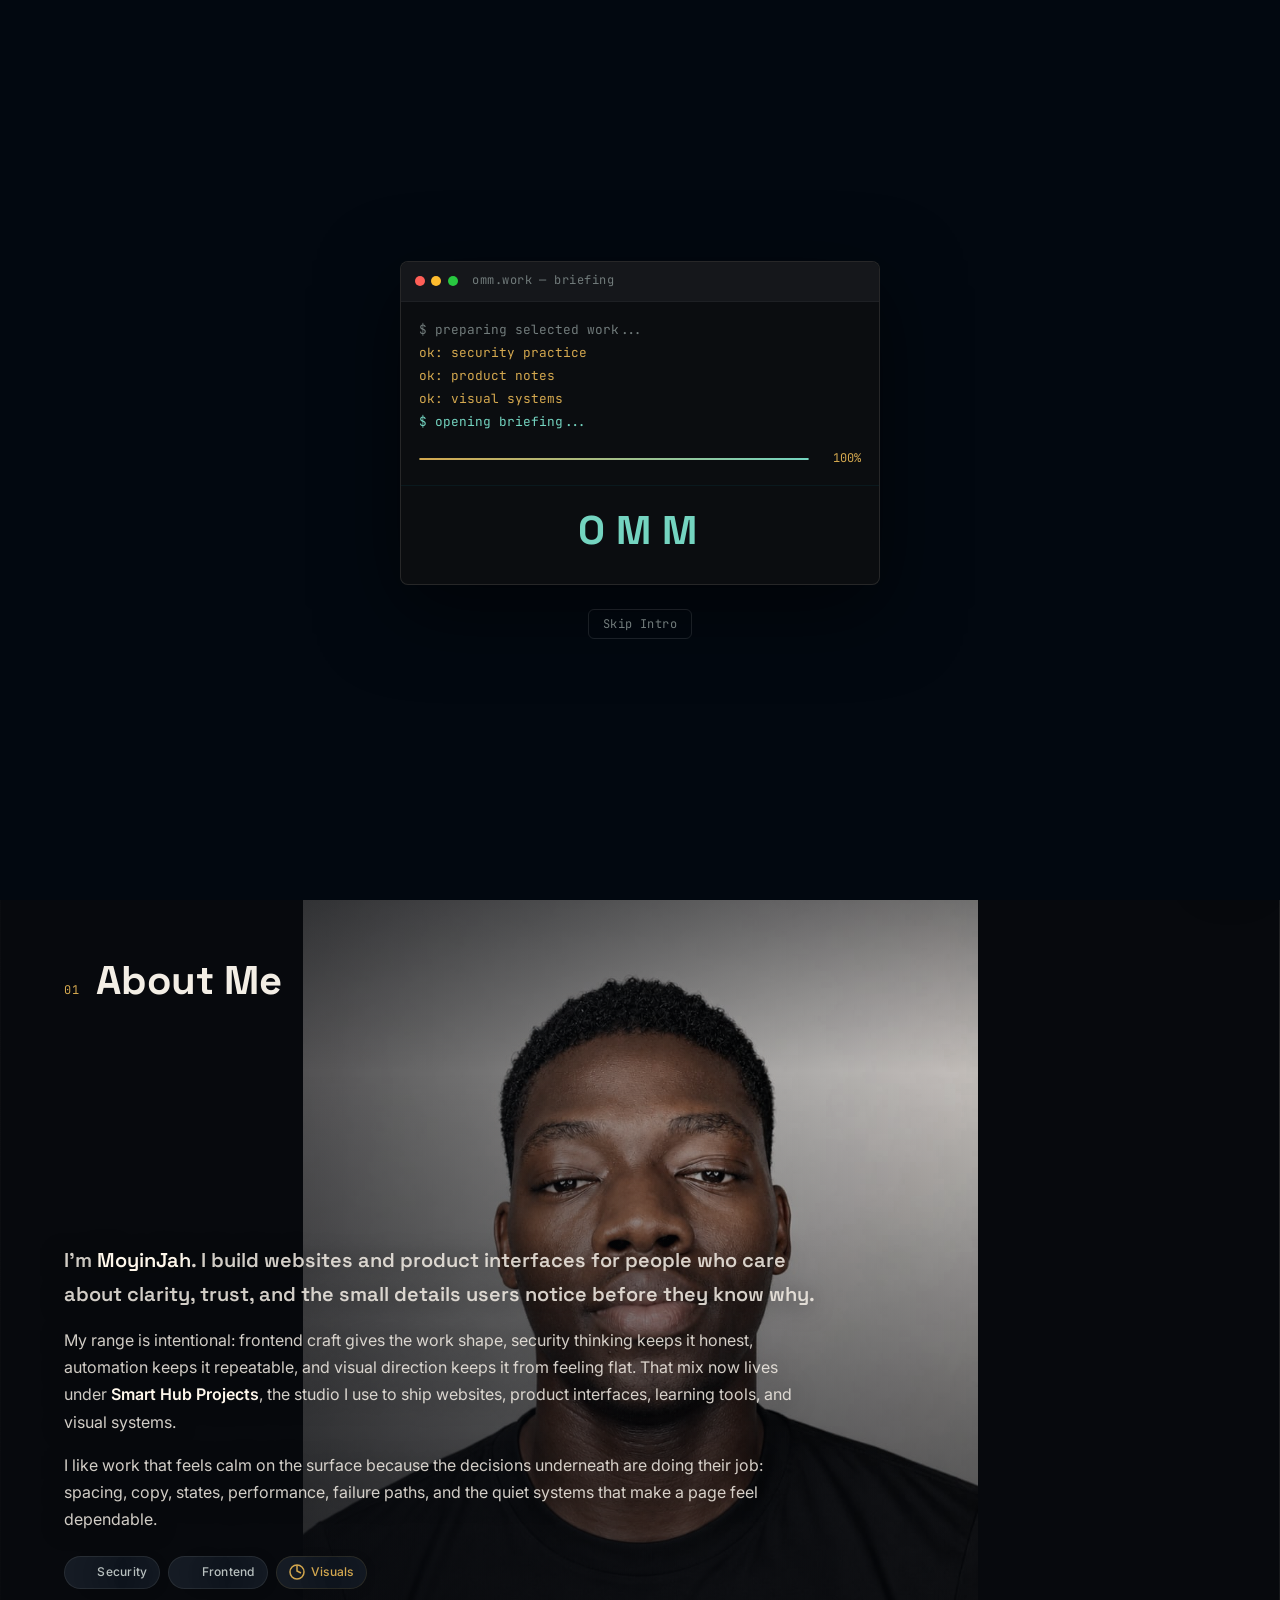
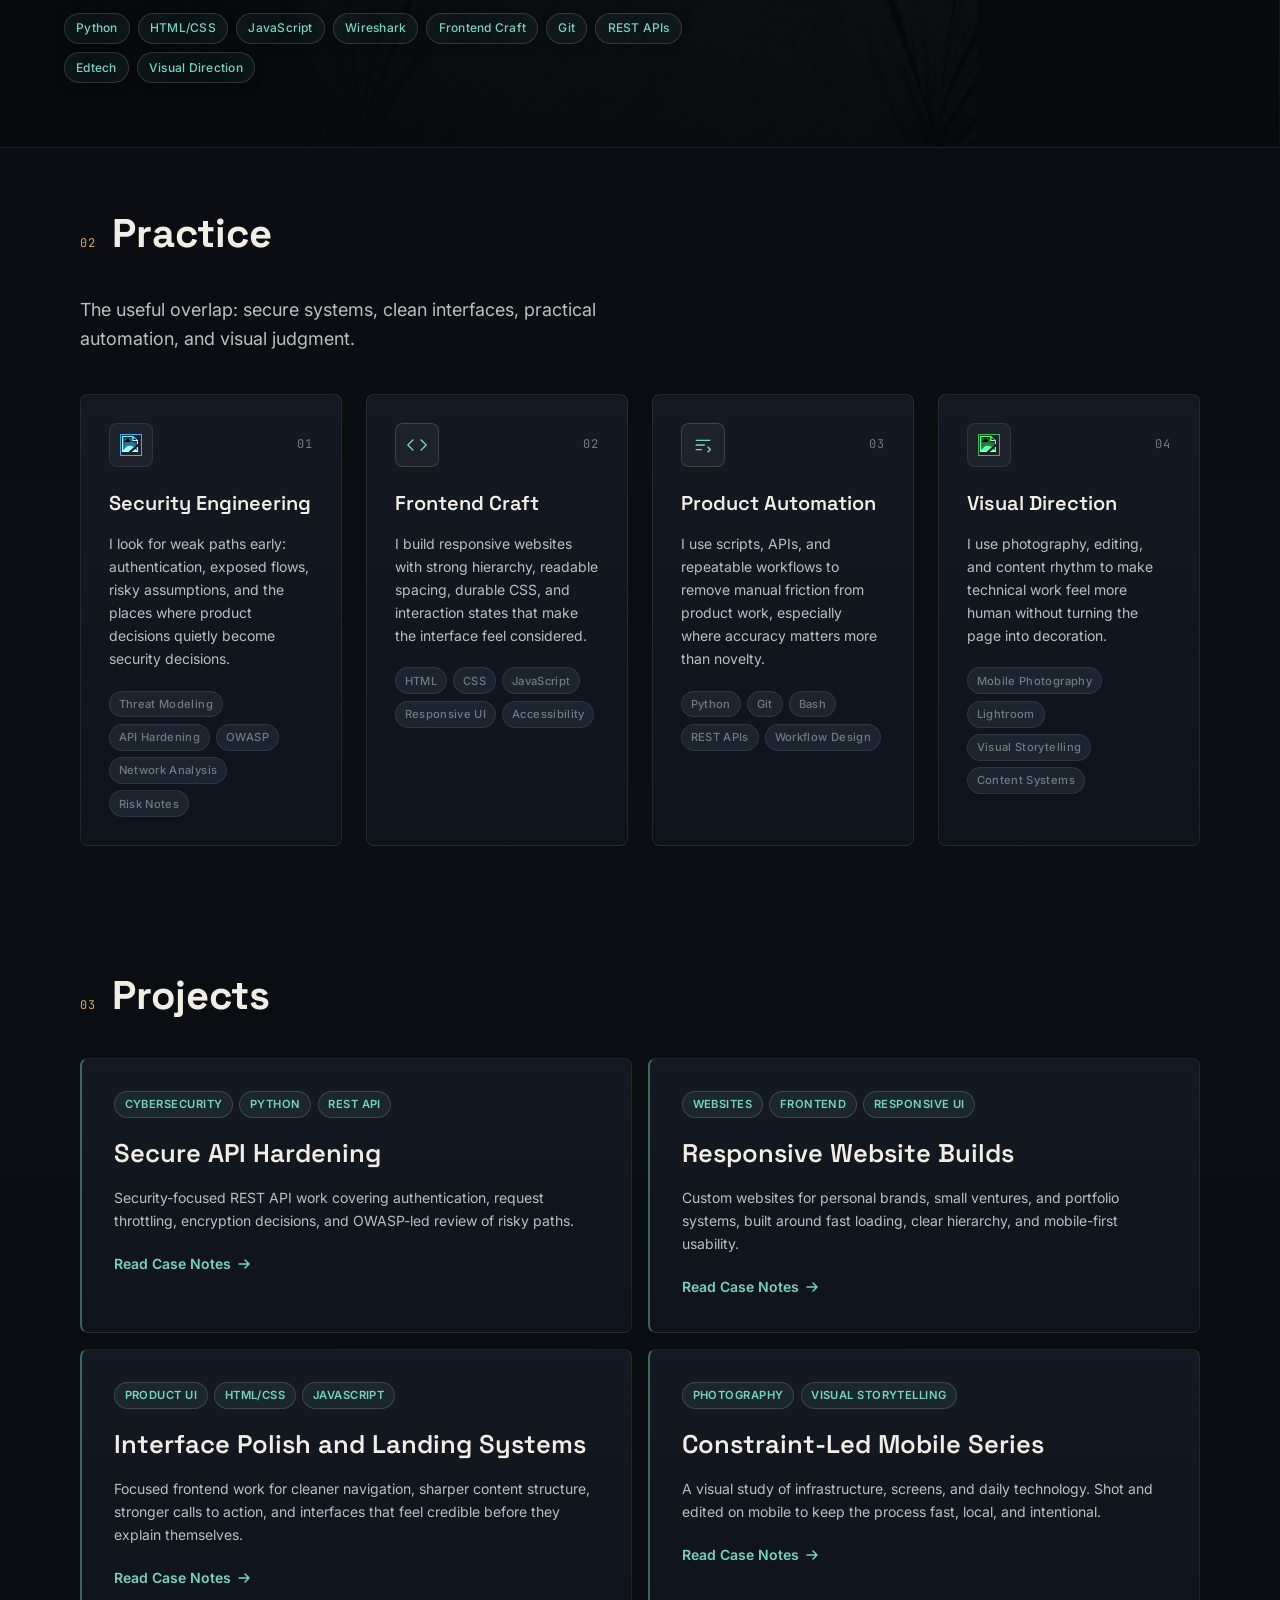
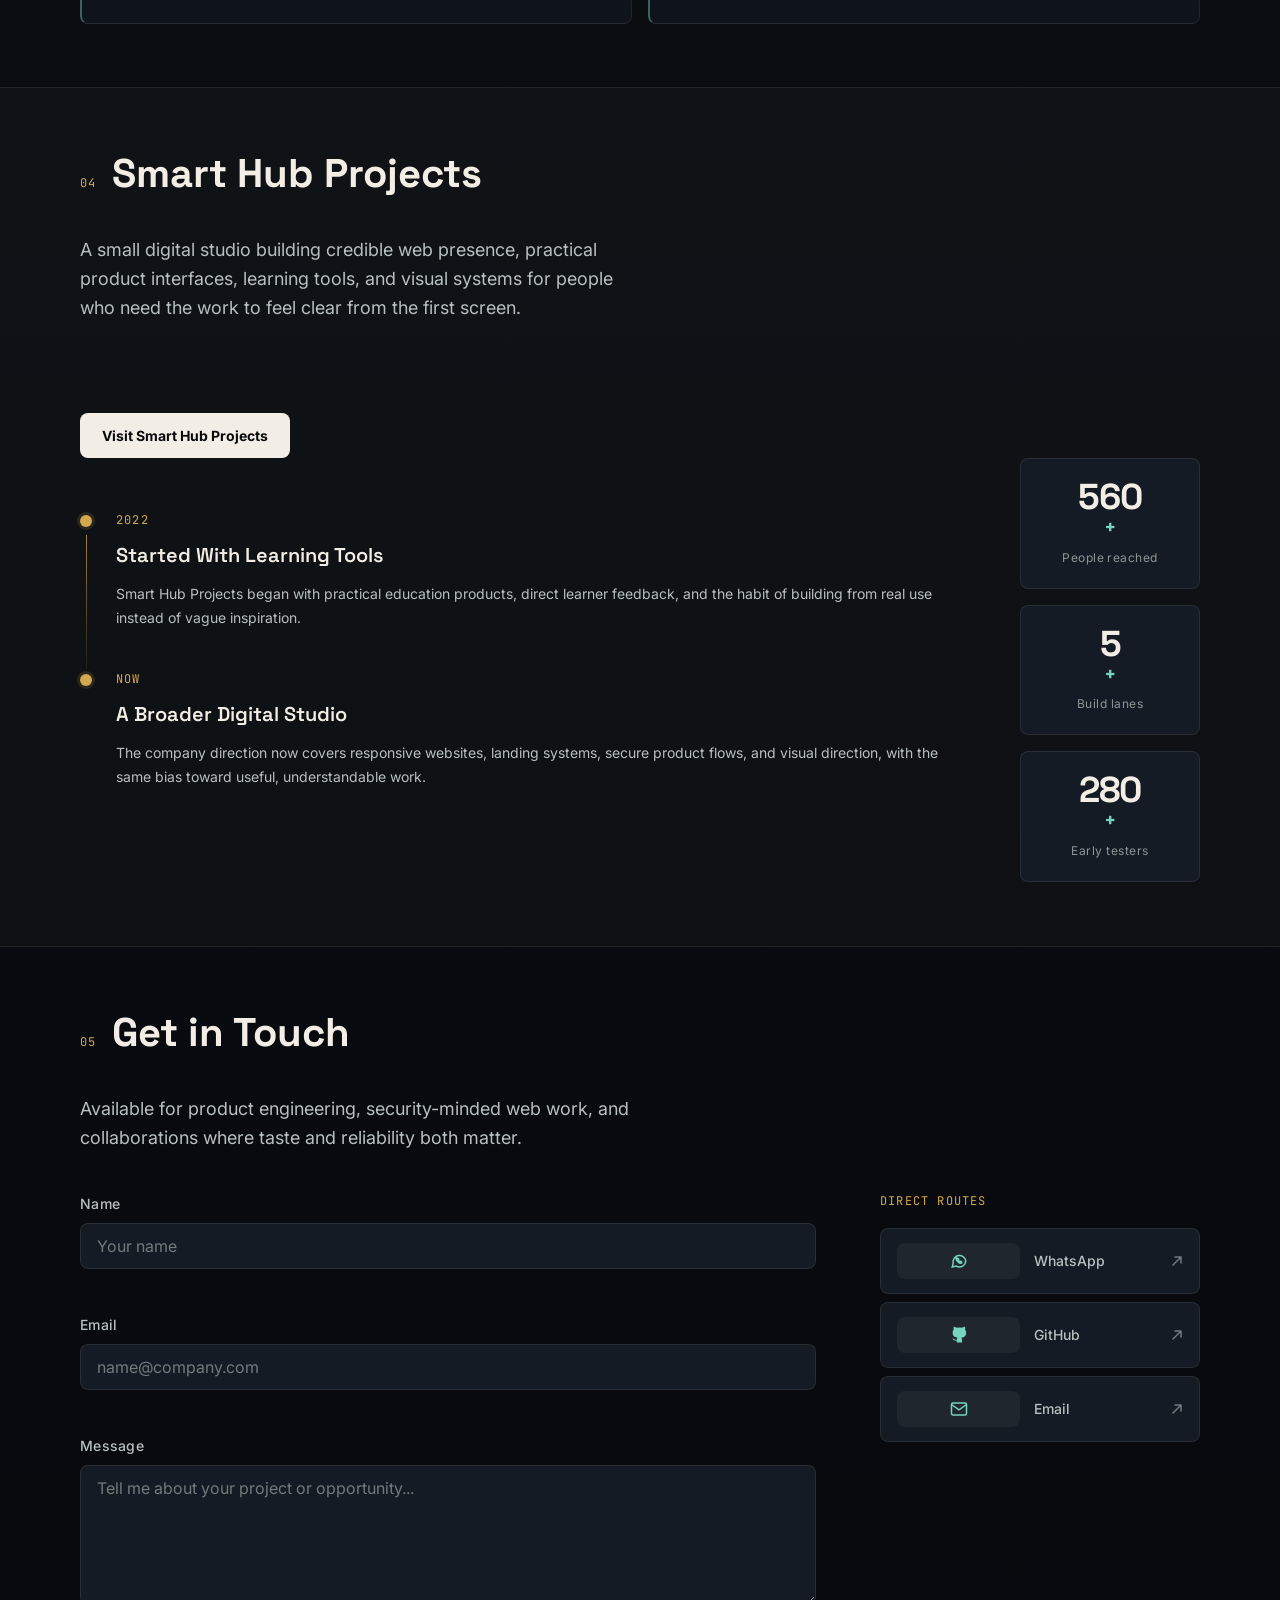
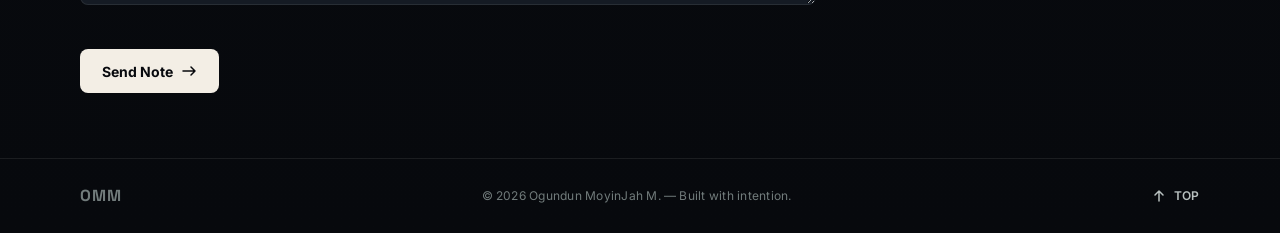
==== commit 8a38045b: "client portfolio" ====
--- a/index.html
+++ b/index.html
@@ -71,7 +71,7 @@
         <li><a href="#about" class="nav-link">About</a></li>
         <li><a href="#skills" class="nav-link">Practice</a></li>
         <li><a href="#projects" class="nav-link">Work</a></li>
-        <li><a href="#startup" class="nav-link">Studio</a></li>
+        <li><a href="studio.html" class="nav-link">Studio</a></li>
         <li><a href="#contact" class="nav-link nav-link--cta">Contact</a></li>
       </ul>
     </div>
@@ -415,6 +415,9 @@
           <span>Interface polish</span>
           <span>Visual direction</span>
         </div>
+        <div class="startup-cta reveal" data-reveal>
+          <a href="studio.html" class="btn btn-primary magnetic">Visit Smart Hub Projects</a>
+        </div>
 
         <div class="startup-inner">
           <div class="startup-timeline" role="list" aria-label="Company milestones">
--- a/styles.css
+++ b/styles.css
@@ -686,27 +686,110 @@
 }
 
 @media(max-width:767px) {
+  .about {
+    padding: 4.5rem 0;
+    background:
+      linear-gradient(180deg, rgba(232,226,214,.035), rgba(7,9,13,0) 36%),
+      #07090d;
+  }
+
+  .about .container {
+    padding: 0 1.25rem;
+  }
+
   .about .section-header {
-    top: 5rem;
+    position: relative;
+    left: auto;
+    top: auto;
+    margin-bottom: 1.5rem;
+  }
+
+  .about-inner {
+    min-height: 0;
+    display: flex;
+    flex-direction: column;
+    gap: 1.25rem;
+    overflow: visible;
+  }
+
+  .about-image-col {
+    position: relative;
+    inset: auto;
+    width: 100%;
+    z-index: 1;
   }
 
   .image-frame {
-    min-height: 100svh;
+    min-height: 0;
+    height: auto;
+    aspect-ratio: 4 / 5;
+    max-height: 430px;
+    border-radius: var(--r-lg);
+    box-shadow: 0 18px 48px rgba(0,0,0,.42);
   }
 
   .image-frame img {
+    height: 100%;
     object-position: center 42%;
+    border-radius: var(--r-lg);
+  }
+
+  .image-frame-border {
+    border-radius: var(--r-lg);
+  }
+
+  .image-frame::after {
+    display: none;
   }
 
   .image-frame-glow {
-    background:
-      linear-gradient(180deg, rgba(7,9,13,.68) 0%, transparent 30%, rgba(7,9,13,.9) 100%);
+    border-radius: var(--r-lg);
+    background: linear-gradient(180deg, transparent 52%, rgba(7,9,13,.42) 100%);
   }
 
   .about-content {
-    margin: 0 auto 1.5rem;
-    padding: 11rem 1.5rem 0;
+    margin: 0;
+    padding: 1.25rem;
     width: 100%;
+    max-width: none;
+    border: 1px solid var(--border);
+    border-radius: var(--r-lg);
+    background: rgba(16,20,27,.82);
+    box-shadow: 0 14px 40px rgba(0,0,0,.28);
+    text-shadow: none;
+  }
+
+  .about-intro {
+    font-size: 1.12rem;
+    line-height: 1.45;
+    margin-bottom: 1rem;
+  }
+
+  .about-content p {
+    font-size: .96rem;
+    line-height: 1.65;
+    color: rgba(243,238,229,.82);
+  }
+
+  .about-badges,
+  .about-tags {
+    gap: .4rem;
+    max-width: none;
+  }
+
+  .about-badges {
+    margin-top: 1.15rem;
+  }
+
+  .about-tags {
+    margin-top: 1.1rem;
+  }
+
+  .badge,
+  .tag {
+    border-radius: var(--r-sm);
+    font-size: .7rem;
+    padding: .28rem .55rem;
   }
 }
 
